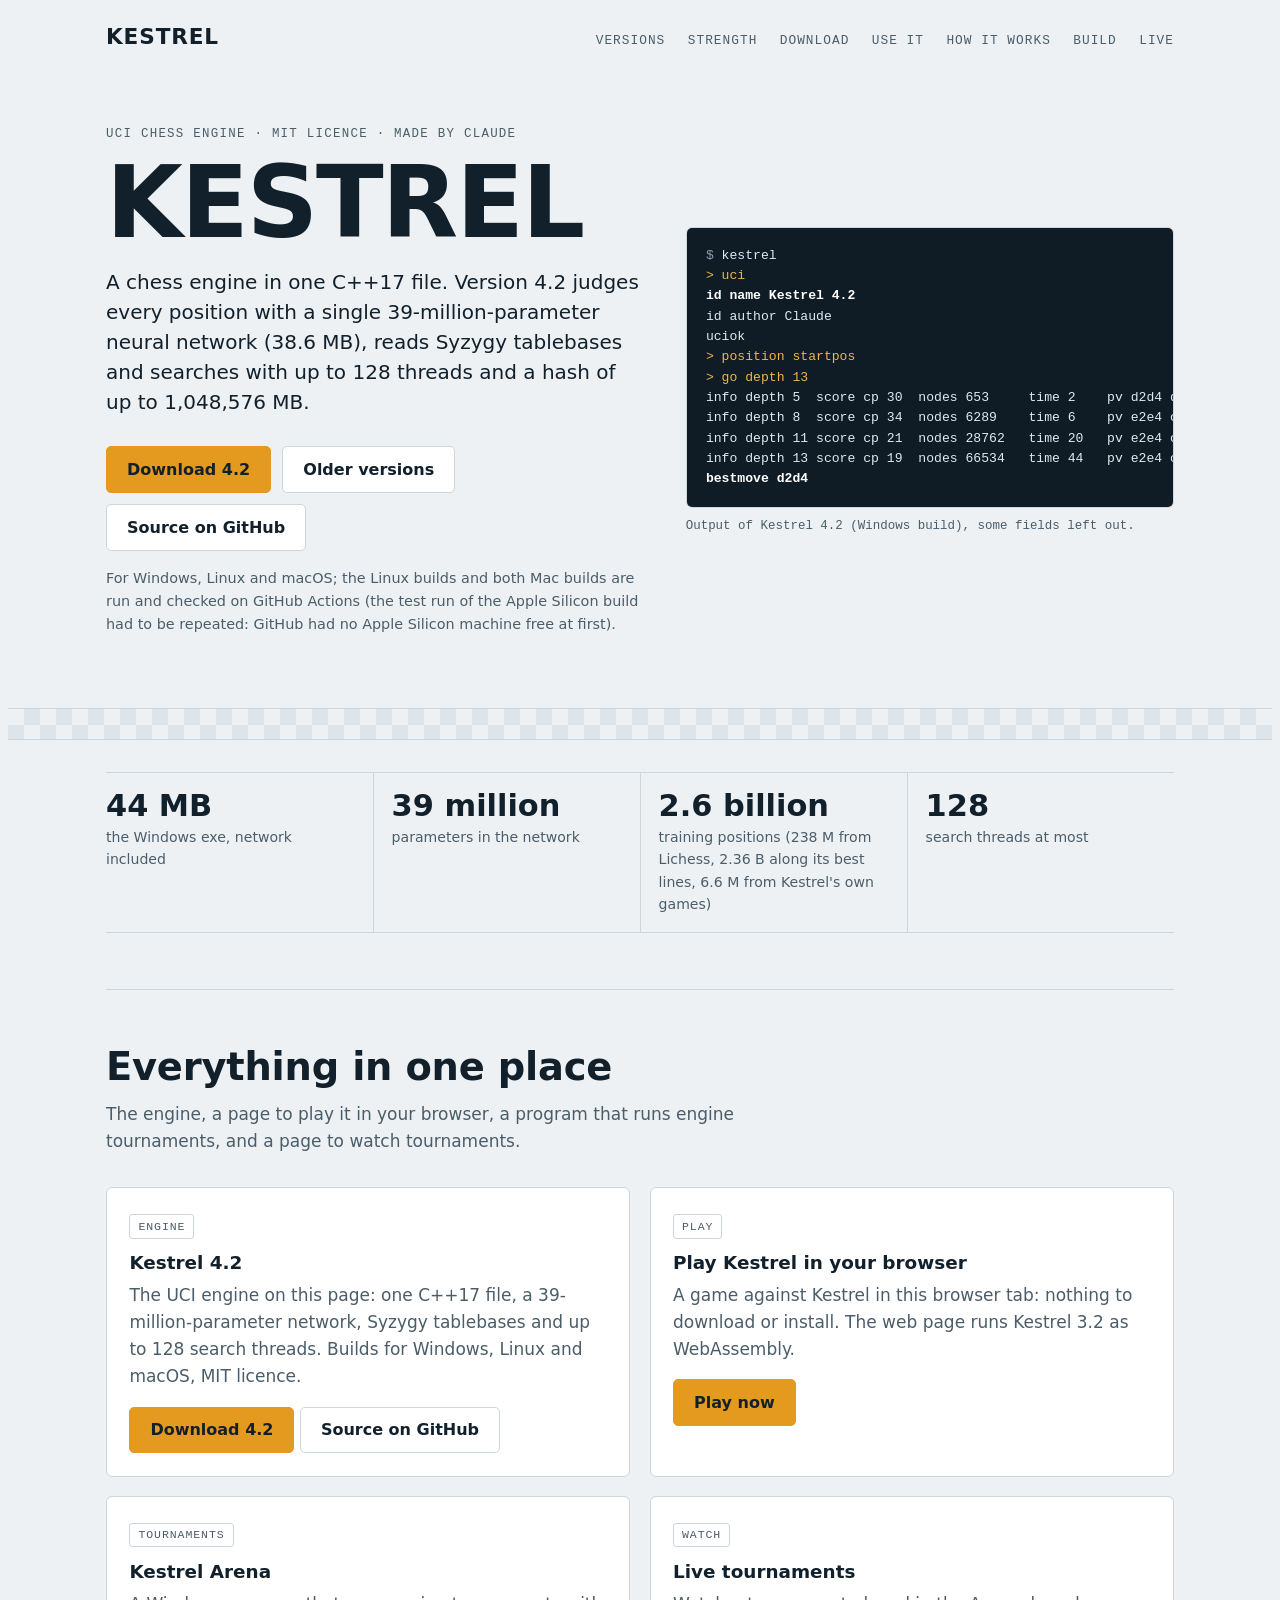
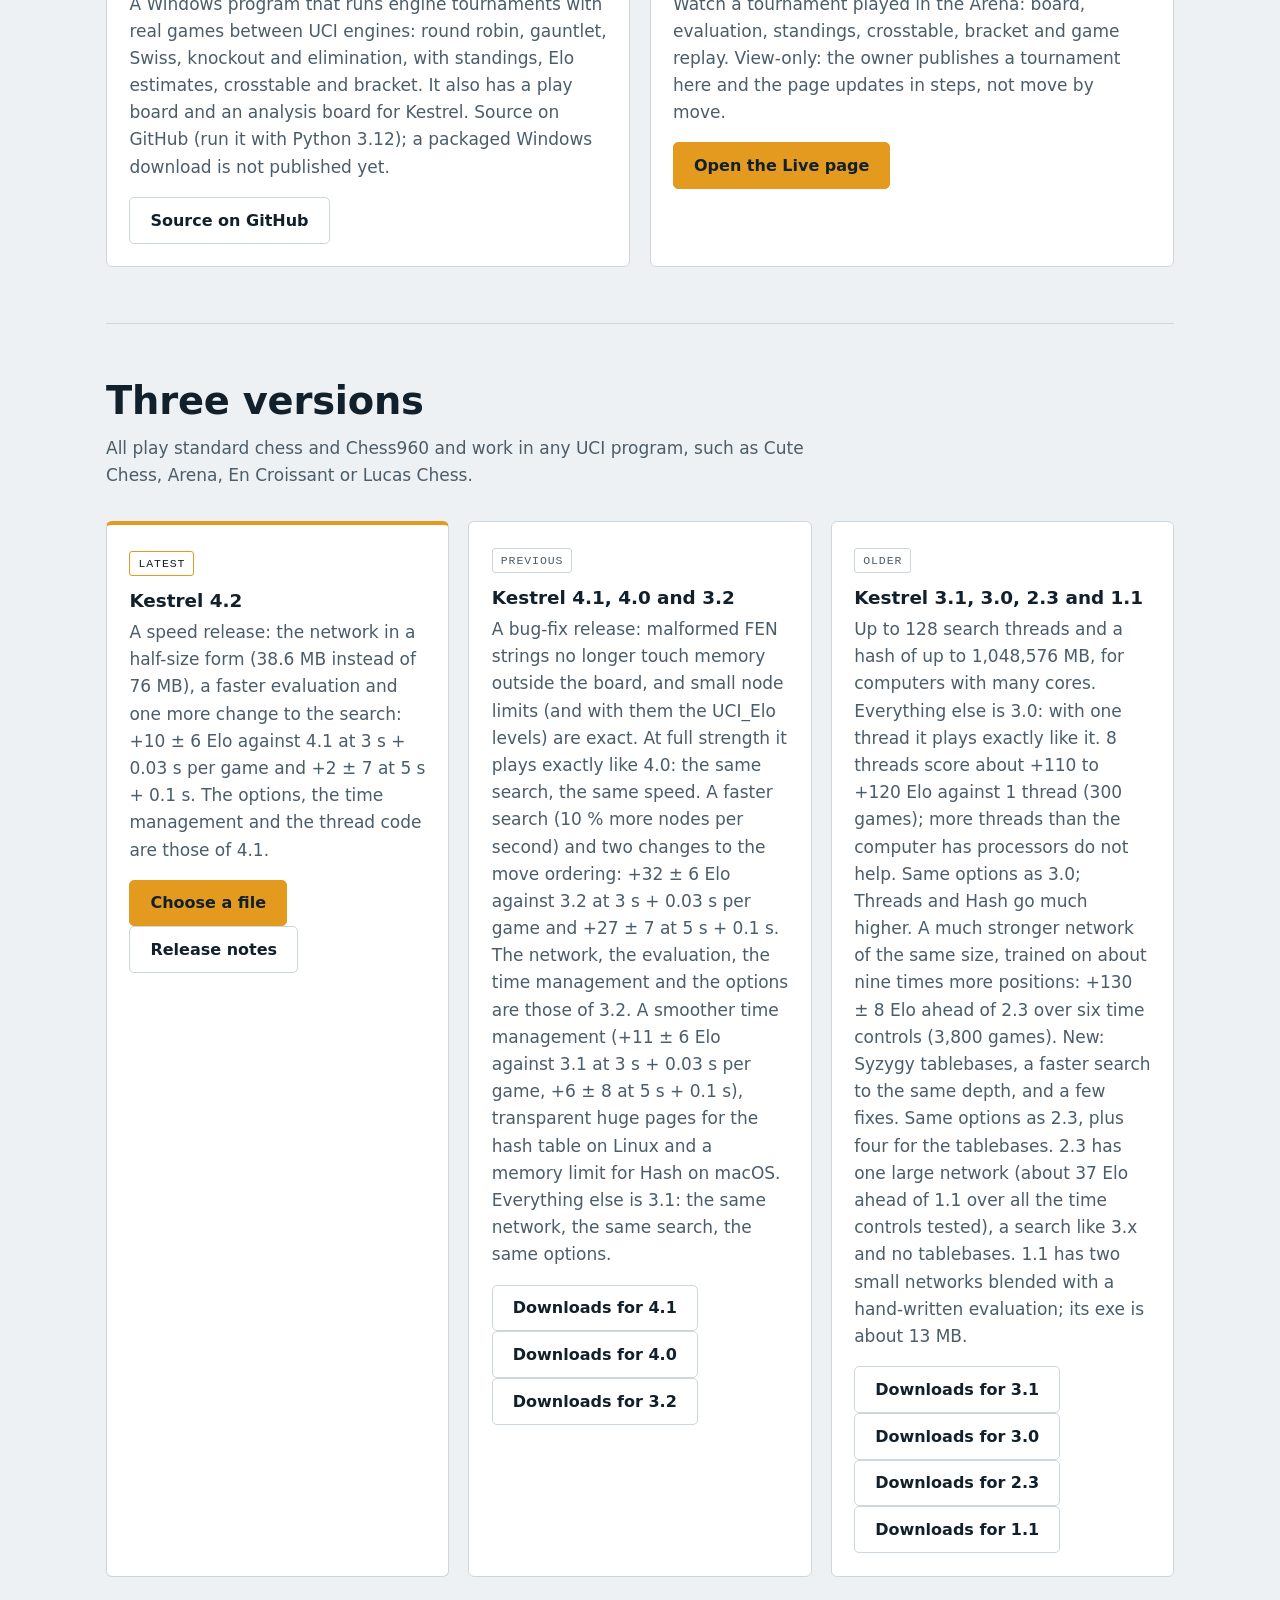
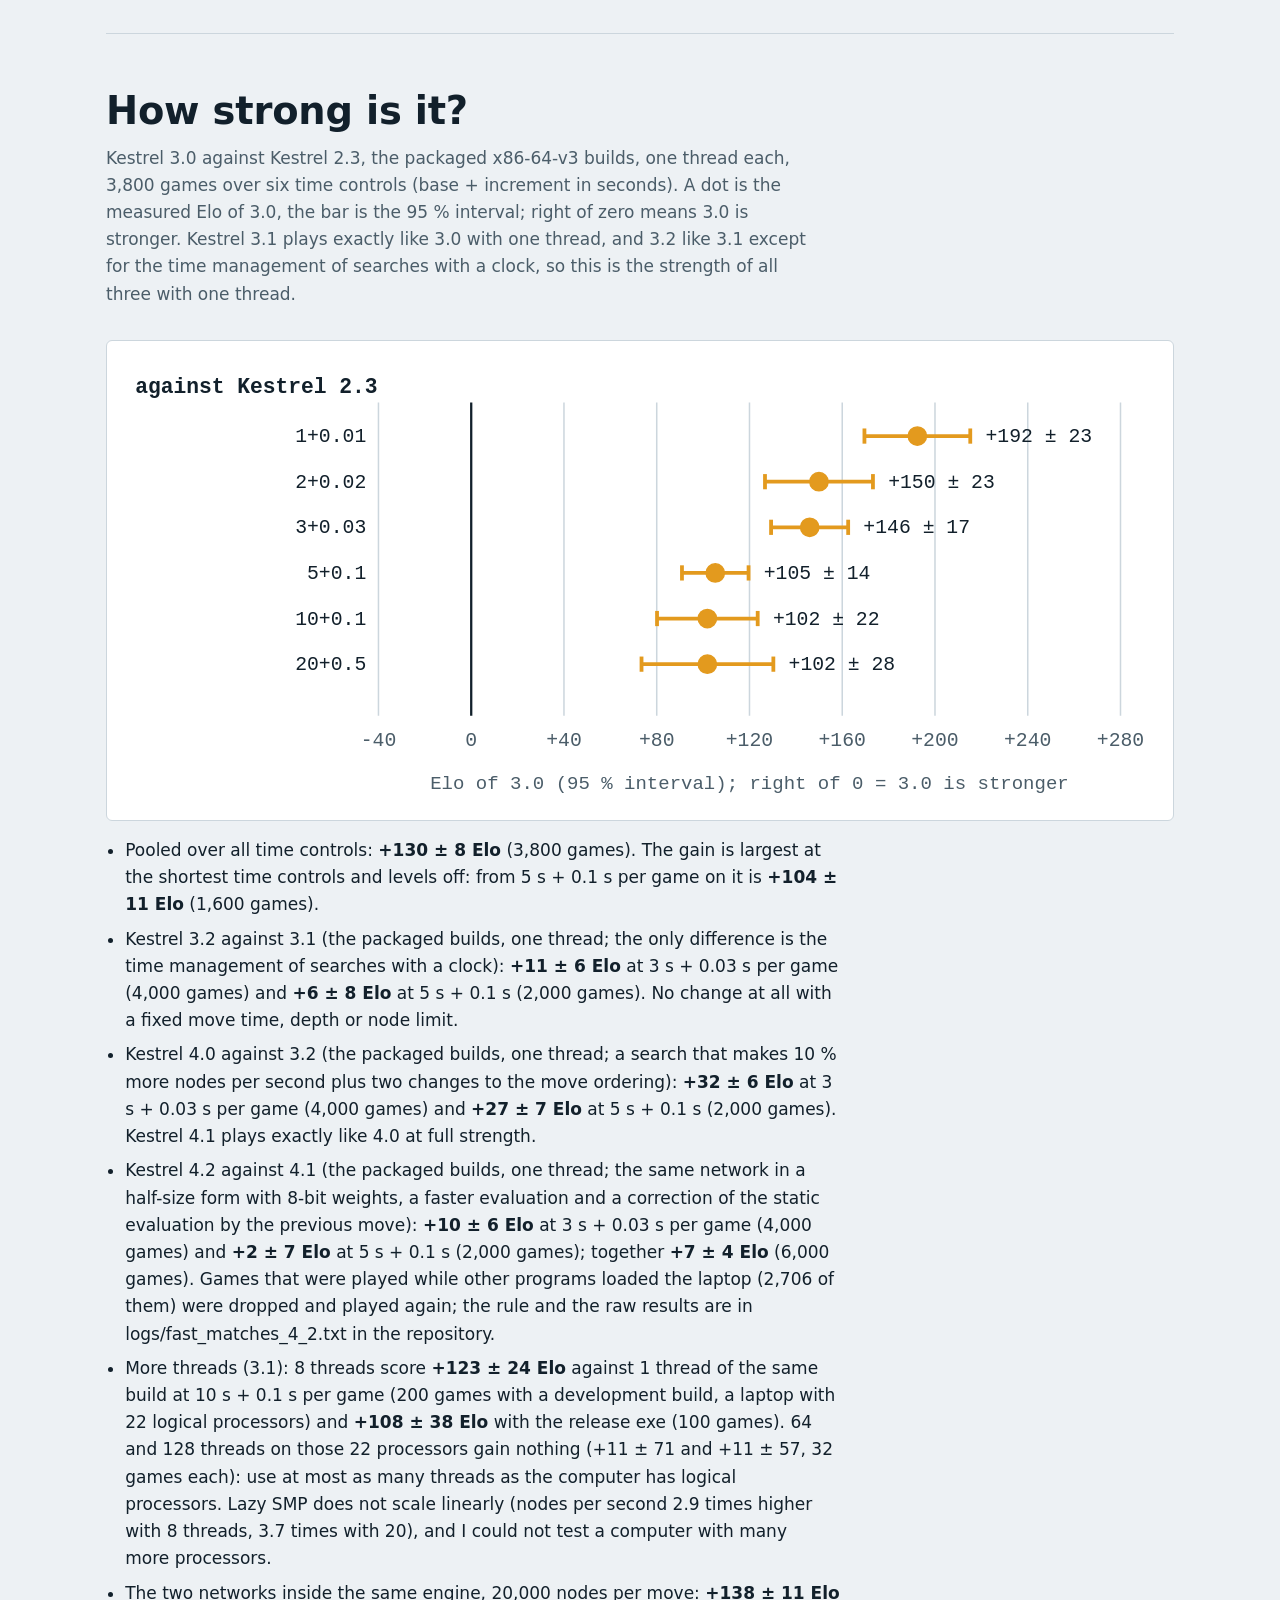
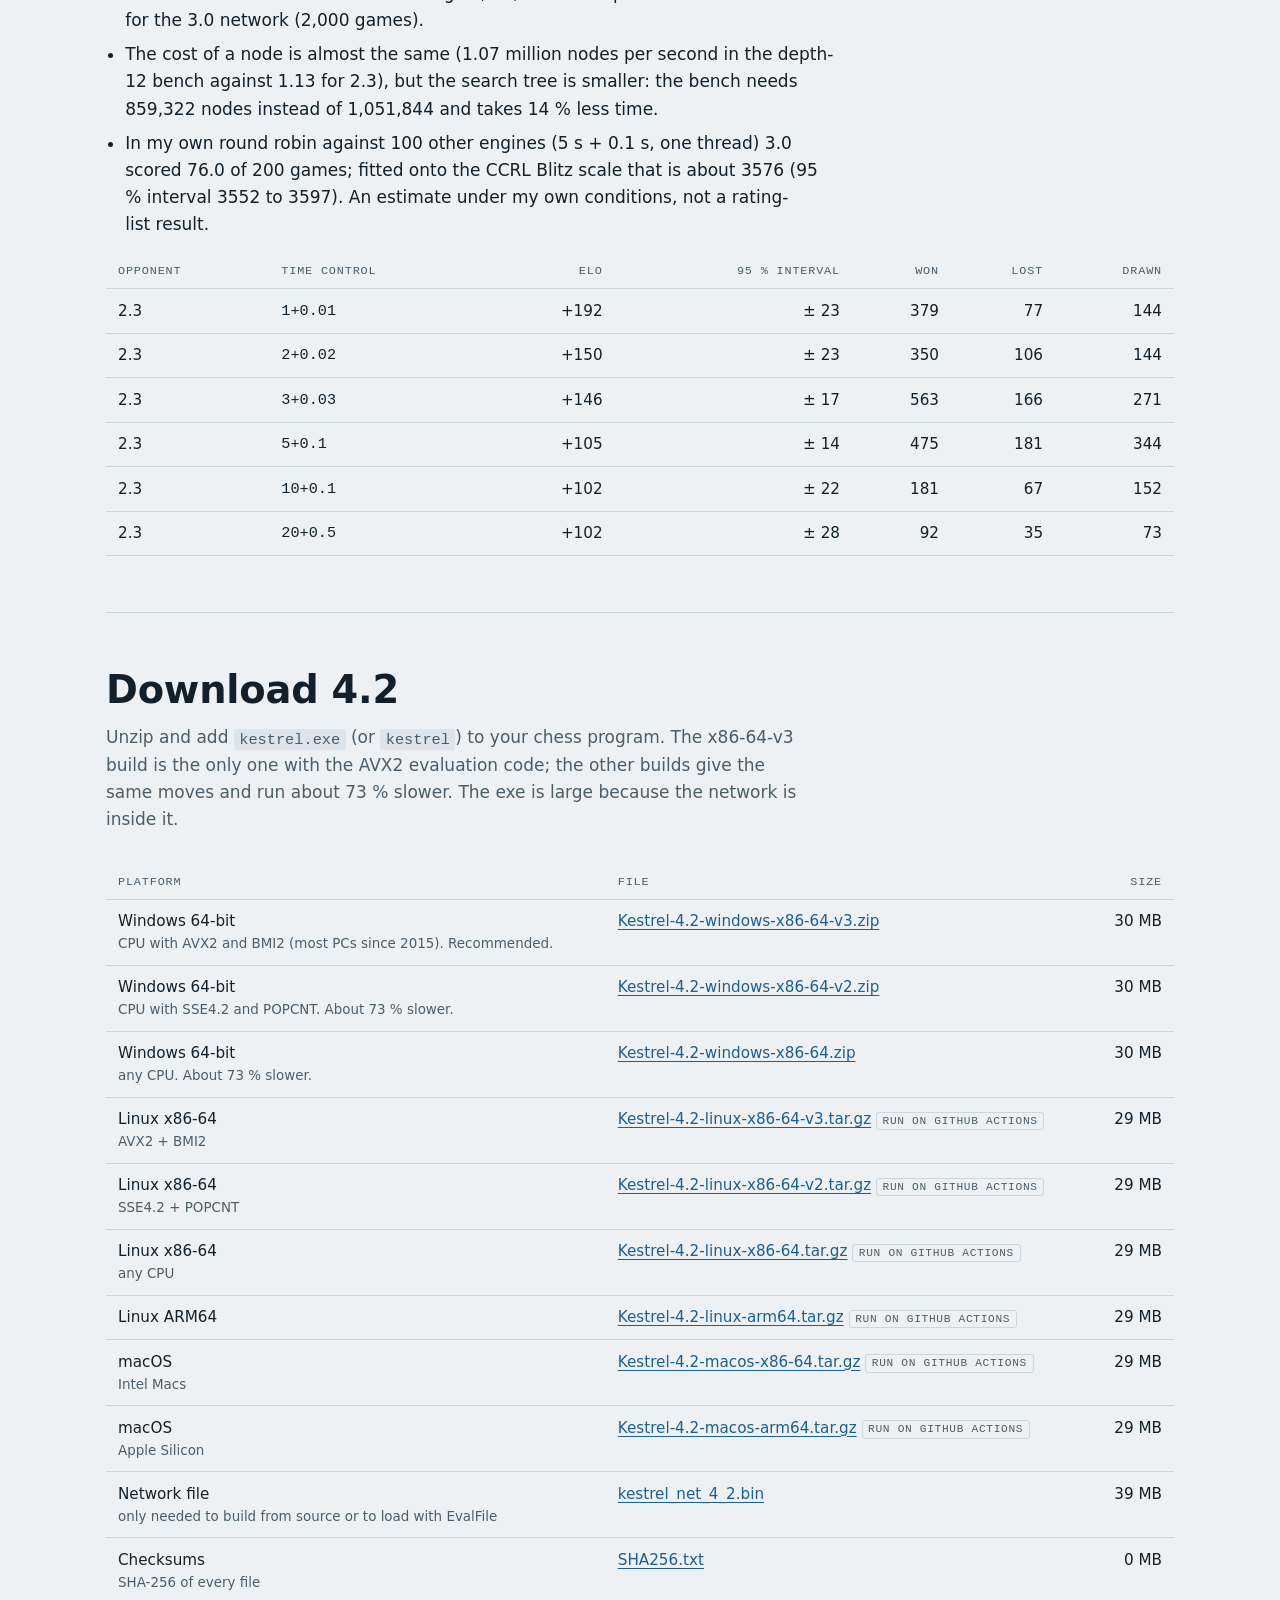
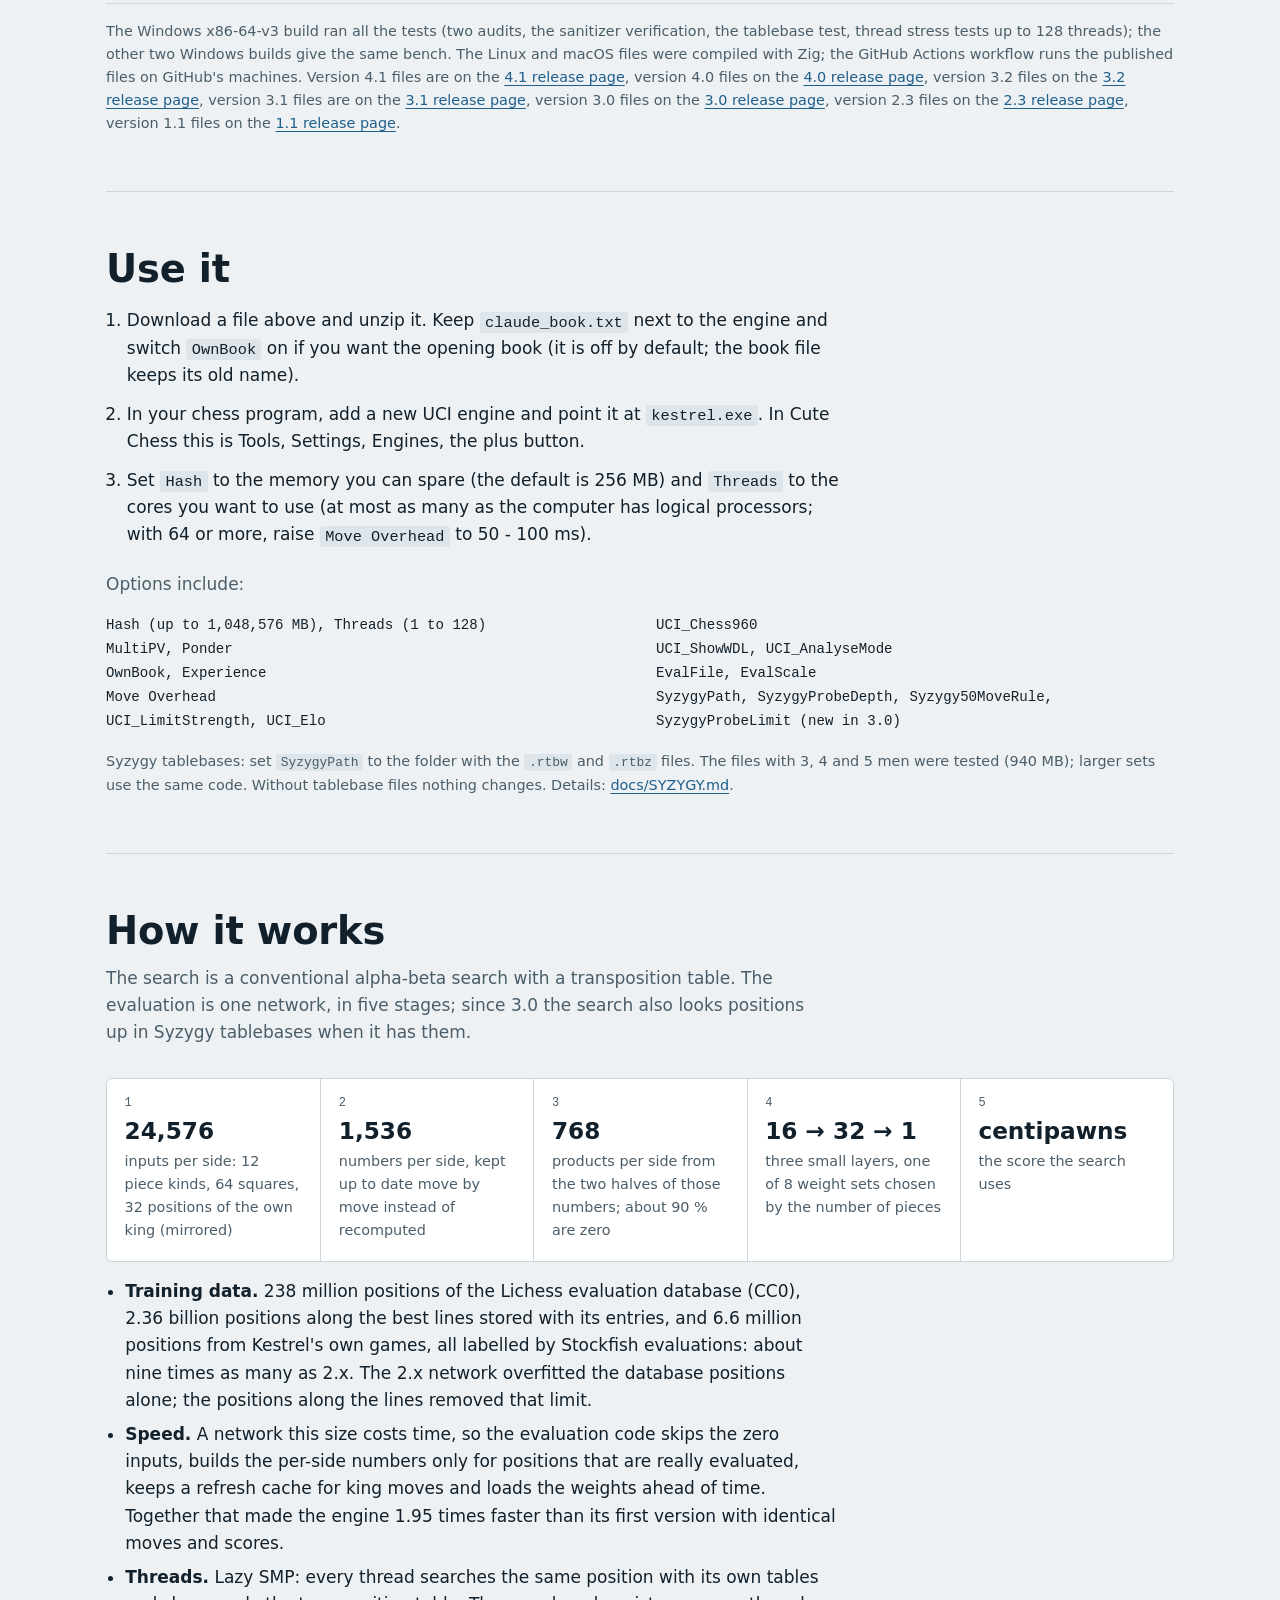
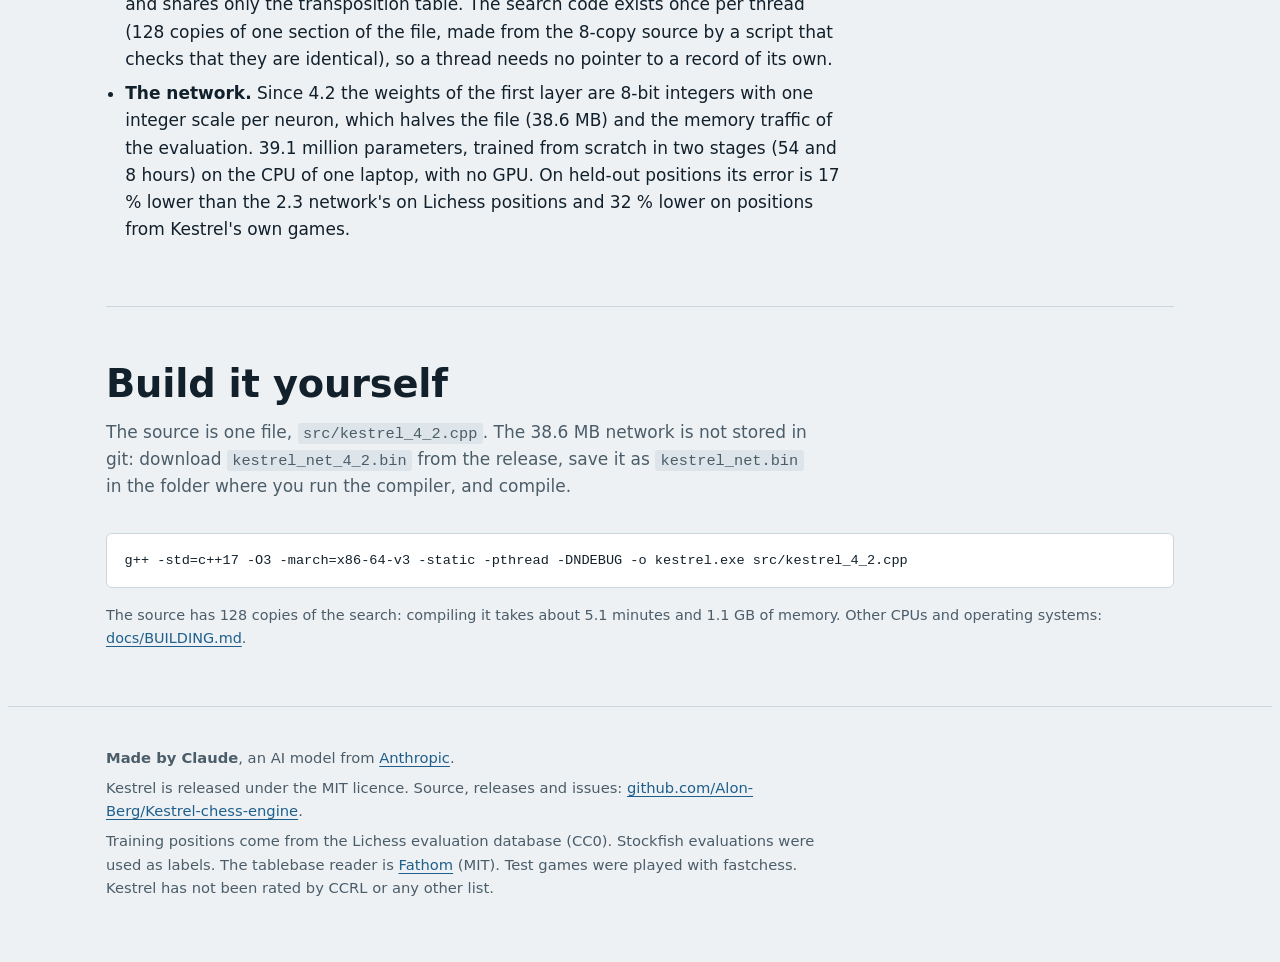
==== docs/index.html @ 64db215a "Site: an 'Everything' section on the home page and Open Graph / Twitter card tags on the home, play " ====
<!doctype html>
<html lang="en">
<head>
<meta charset="utf-8">
<meta name="viewport" content="width=device-width, initial-scale=1, viewport-fit=cover">
<title>Kestrel Chess Engine</title>
<meta name="description" content="Kestrel is a UCI chess engine in one C++17 file. Version 4.2 evaluates every position with one large neural network, reads Syzygy tablebases and searches with up to 128 threads.">
<meta property="og:type" content="website">
<meta property="og:site_name" content="Kestrel chess engine">
<meta property="og:title" content="Kestrel Chess Engine">
<meta property="og:description" content="A UCI chess engine in one C++17 file with a neural-network evaluation and Syzygy tablebases. Download it for Windows, Linux or macOS, play it in your browser and watch engine tournaments.">
<meta property="og:url" content="https://alon-berg.github.io/Kestrel-chess-engine/">
<meta name="twitter:card" content="summary">
<meta name="twitter:title" content="Kestrel Chess Engine">
<meta name="twitter:description" content="A UCI chess engine in one C++17 file with a neural-network evaluation and Syzygy tablebases. Download it for Windows, Linux or macOS, play it in your browser and watch engine tournaments.">
<style>
/* Layout: an instrument panel. A left-aligned wordmark, a real UCI session as the opening, measurements drawn to scale. Amber marks what was measured. */
:root{
  --bg:#edf1f4; --surface:#ffffff; --ink:#12202b; --muted:#4b5d69; --line:#ccd6dd; --soft:#dde5ea;
  --accent:#e39a1e; --accent-ink:#12202b; --link:#1f5f8b;
  --term:#0f1c25; --term-ink:#dfe9ef; --term-dim:#86a0b0; --term-hi:#f2b34c;
  --display:"Bahnschrift","Segoe UI Variable Display","DIN Alternate","Avenir Next Condensed","Arial Narrow",system-ui,sans-serif;
  --body:system-ui,"Segoe UI",Roboto,"Helvetica Neue",Arial,sans-serif;
  --mono:ui-monospace,"Cascadia Mono","SF Mono",Consolas,"Liberation Mono",monospace;
}
@media (prefers-color-scheme:dark){:root:not([data-theme="light"]){--bg:#0d171f;--surface:#14232d;--ink:#e7eef3;--muted:#97a9b5;--line:#27404e;--soft:#1b2e3a;--accent:#f2a93b;--accent-ink:#0d171f;--link:#7db8e2;--term:#08111a;color-scheme:dark}}
:root[data-theme="dark"]{--bg:#0d171f;--surface:#14232d;--ink:#e7eef3;--muted:#97a9b5;--line:#27404e;--soft:#1b2e3a;--accent:#f2a93b;--accent-ink:#0d171f;--link:#7db8e2;--term:#08111a;color-scheme:dark}
*{box-sizing:border-box}
body{background:var(--bg);color:var(--ink);font:17px/1.6 var(--body);padding-block:0}
a{color:var(--link);text-underline-offset:3px}
a:focus-visible,button:focus-visible{outline:3px solid var(--accent);outline-offset:2px}
.wrap{max-width:1100px;margin:0 auto;padding-left:max(16px,env(safe-area-inset-left,0px));padding-right:max(16px,env(safe-area-inset-right,0px))}
header.top{display:flex;flex-wrap:wrap;gap:.5rem 2rem;align-items:baseline;justify-content:space-between;padding-block:1.1rem}
.mark{font:700 1.35rem/1 var(--display);letter-spacing:.04em;text-transform:uppercase;color:var(--ink);text-decoration:none}
nav{display:flex;flex-wrap:wrap;gap:.25rem 1.4rem;font:500 .8rem/1.2 var(--mono);text-transform:uppercase;letter-spacing:.08em}
nav a{color:var(--muted);text-decoration:none;padding-block:.3rem}
nav a:hover{color:var(--ink)}
.hero{display:grid;gap:2.5rem;grid-template-columns:minmax(0,1fr);padding-block:2.5rem 3.5rem;align-items:center}
@media (min-width:900px){.hero{grid-template-columns:minmax(0,1.05fr) minmax(0,.95fr);padding-block:3.5rem 4.5rem}}
.eyebrow{font:500 .78rem/1.3 var(--mono);letter-spacing:.1em;text-transform:uppercase;color:var(--muted);margin:0 0 .9rem}
h1{font:700 clamp(3.4rem,11vw,6.2rem)/.92 var(--display);letter-spacing:-.02em;margin:0 0 1.2rem;text-transform:uppercase}
.lead{font-size:1.25rem;line-height:1.5;max-width:34rem;margin:0 0 1.8rem;text-wrap:pretty}
.cta{display:flex;flex-wrap:wrap;gap:.7rem}
.btn{display:inline-flex;align-items:center;padding:.8rem 1.25rem;border-radius:5px;font:600 1rem/1.2 var(--body);text-decoration:none;border:1px solid var(--line);color:var(--ink);background:var(--surface)}
.btn.main{background:var(--accent);border-color:var(--accent);color:var(--accent-ink)}
.btn:hover{filter:brightness(.96)}
.fine{margin:1rem 0 0;font-size:.9rem;color:var(--muted)}
pre.term{margin:0;background:var(--term);color:var(--term-ink);font:.82rem/1.55 var(--mono);padding:1.1rem 1.2rem;border-radius:6px;overflow-x:auto;border:1px solid var(--line)}
pre.term .in{color:var(--term-hi)} pre.term .dim{color:var(--term-dim)} pre.term b{font-weight:600;color:#fff}
.cap{font:.78rem/1.4 var(--mono);color:var(--muted);margin:.6rem 0 0}
.board{height:32px;background:repeating-conic-gradient(var(--soft) 0 25%,transparent 0 50%) 0 0/32px 32px;border-block:1px solid var(--line)}
section{padding-block:3.5rem}
section+section{border-top:1px solid var(--line)}
h2{font:700 clamp(1.7rem,4.5vw,2.4rem)/1.1 var(--display);letter-spacing:-.005em;margin:0 0 .8rem;text-wrap:balance}
h3{font:600 1.15rem/1.3 var(--body);margin:0 0 .4rem}
.intro{max-width:44rem;color:var(--muted);margin:0 0 2rem;text-wrap:pretty}
.facts{display:grid;grid-template-columns:repeat(auto-fit,minmax(11rem,1fr));gap:0;margin:0;padding:0;border-block:1px solid var(--line)}
.facts div{padding:1rem 1.1rem;border-left:1px solid var(--line)}
.facts div:first-child{border-left:0;padding-left:0}
.facts dt{font:700 1.9rem/1.1 var(--display);font-variant-numeric:tabular-nums}
.facts dd{margin:.2rem 0 0;font-size:.88rem;color:var(--muted)}
.cards{display:grid;gap:1.2rem;grid-template-columns:repeat(auto-fit,minmax(min(100%,20rem),1fr))}
.card{background:var(--surface);border:1px solid var(--line);border-radius:6px;padding:1.4rem;min-width:0}
.card.new{border-top:4px solid var(--accent)}
.tag{display:inline-block;font:500 .72rem/1 var(--mono);letter-spacing:.08em;text-transform:uppercase;padding:.35rem .5rem;border:1px solid var(--line);border-radius:3px;color:var(--muted);margin-bottom:.8rem}
.card.new .tag{border-color:var(--accent);color:var(--ink)}
.card p{margin:.4rem 0 1rem;color:var(--muted)}
.tablewrap{overflow-x:auto;margin-block:1rem 0}
table{border-collapse:collapse;width:100%;font-size:.95rem}
th,td{padding:.6rem .75rem;border-bottom:1px solid var(--line);text-align:left;vertical-align:top}
th{font:500 .74rem/1.2 var(--mono);text-transform:uppercase;letter-spacing:.07em;color:var(--muted);white-space:nowrap}
.n{text-align:right;font-variant-numeric:tabular-nums;white-space:nowrap}
.tc{font-family:var(--mono)}
.sub{display:block;font-size:.84rem;color:var(--muted)}
.flag{font:500 .7rem/1 var(--mono);text-transform:uppercase;letter-spacing:.06em;color:var(--muted);border:1px solid var(--line);border-radius:3px;padding:.15rem .35rem;white-space:nowrap}
.plotbox{overflow-x:auto;background:var(--surface);border:1px solid var(--line);border-radius:6px;padding:1rem}
svg.plot{display:block;width:100%;min-width:560px;height:auto}
svg.plot .grid{stroke:var(--line);stroke-width:1} svg.plot .zero{stroke:var(--ink);stroke-width:1.5}
svg.plot text{font-family:var(--mono);fill:var(--muted);font-size:13px}
svg.plot .grp{fill:var(--ink);font-weight:600;font-size:14px} svg.plot .lab{fill:var(--ink)} svg.plot .val{fill:var(--ink)} svg.plot .axis{font-size:12.5px}
svg.plot .wh{stroke-width:2.5} svg.plot .wh.sig{stroke:var(--accent)} svg.plot .wh.ns{stroke:var(--muted)}
svg.plot .pt.sig{fill:var(--accent);stroke:var(--accent)} svg.plot .pt.ns{fill:var(--surface);stroke:var(--muted);stroke-width:2.5}
ul.plain{margin:1rem 0 0;padding-left:1.2rem;max-width:46rem} ul.plain li{margin:.45rem 0;text-wrap:pretty}
ol.steps{max-width:46rem;padding-left:1.3rem} ol.steps li{margin:.7rem 0;text-wrap:pretty}
.opts{columns:2 16rem;column-gap:2rem;font:.88rem/1.7 var(--mono);margin:1rem 0 0;padding:0;list-style:none}
.opts li{break-inside:avoid}
.pipe{display:grid;gap:0;grid-template-columns:repeat(auto-fit,minmax(11.5rem,1fr));margin:1.5rem 0 0;padding:0;list-style:none;counter-reset:s;border:1px solid var(--line);border-radius:6px;background:var(--surface)}
.pipe li{padding:1.1rem 1.1rem 1.2rem;border-left:1px solid var(--line);counter-increment:s;min-width:0}
.pipe li:first-child{border-left:0}
.pipe li::before{content:counter(s);display:block;font:500 .75rem/1 var(--mono);color:var(--muted);margin-bottom:.6rem}
.pipe strong{display:block;font:700 1.45rem/1.1 var(--display);font-variant-numeric:tabular-nums;margin-bottom:.35rem}
.pipe span{font-size:.9rem;color:var(--muted);display:block}
pre.code{background:var(--surface);border:1px solid var(--line);border-radius:6px;padding:1rem 1.1rem;font:.85rem/1.6 var(--mono);overflow-x:auto;margin:1rem 0}
code{font-family:var(--mono);font-size:.9em;background:var(--soft);padding:.1em .35em;border-radius:3px}
footer{border-top:1px solid var(--line);padding-block:2rem 3rem;color:var(--muted);font-size:.92rem}
footer p{margin:.4rem 0;max-width:46rem}
@media (max-width:640px){.facts div{border-left:0;padding-left:0;border-top:1px solid var(--line)}.facts div:first-child{border-top:0}.pipe li{border-left:0;border-top:1px solid var(--line)}.pipe li:first-child{border-top:0}}
</style>
</head>
<body>
<div class="wrap">
<header class="top">
  <a class="mark" href="#top">Kestrel</a>
  <nav aria-label="Sections"><a href="#versions">Versions</a><a href="#strength">Strength</a><a href="#download">Download</a><a href="#use">Use it</a><a href="#how">How it works</a><a href="#build">Build</a><a href="live/">Live</a></nav>
</header>
<div class="hero" id="top">
  <div>
    <p class="eyebrow">UCI chess engine &middot; MIT licence &middot; Made by Claude</p>
    <h1>Kestrel</h1>
    <p class="lead">A chess engine in one C++17 file. Version 4.2 judges every position with a single 39-million-parameter neural network (38.6 MB), reads Syzygy tablebases and searches with up to 128 threads and a hash of up to 1,048,576 MB.</p>
    <div class="cta"><a class="btn main" href="https://github.com/Alon-Berg/Kestrel-chess-engine/releases/tag/v4.2">Download 4.2</a><a class="btn" href="#versions">Older versions</a><a class="btn" href="https://github.com/Alon-Berg/Kestrel-chess-engine">Source on GitHub</a></div>
    <p class="fine">For Windows, Linux and macOS; the Linux builds and both Mac builds are run and checked on GitHub Actions (the test run of the Apple Silicon build had to be repeated: GitHub had no Apple Silicon machine free at first).</p>
  </div>
  <div>
<pre class="term" aria-label="Example UCI session"><span class="dim">$</span> kestrel
<span class="in">&gt; uci</span>
<b>id name Kestrel 4.2</b>
id author Claude
uciok
<span class="in">&gt; position startpos</span>
<span class="in">&gt; go depth 13</span>
info depth 5  score cp 30  nodes 653     time 2    pv d2d4 d7d5 c2c4 g8f6 c4d5
info depth 8  score cp 34  nodes 6289    time 6    pv e2e4 c7c5 b1c3 b8c6 g1f3 g8f6
info depth 11 score cp 21  nodes 28762   time 20   pv e2e4 c7c5 g1f3 e7e6 b1c3 b8c6
info depth 13 score cp 19  nodes 66534   time 44   pv e2e4 c7c5 g1f3 e7e6 b1c3 b8c6
<b>bestmove d2d4</b></pre>
    <p class="cap">Output of Kestrel 4.2 (Windows build), some fields left out.</p>
  </div>
</div>
</div>
<div class="board" aria-hidden="true"></div>
<div class="wrap">
<section style="padding-top:2rem">
  <dl class="facts">
    <div><dt>44 MB</dt><dd>the Windows exe, network included</dd></div>
    <div><dt>39 million</dt><dd>parameters in the network</dd></div>
    <div><dt>2.6 billion</dt><dd>training positions (238 M from Lichess, 2.36 B along its best lines, 6.6 M from Kestrel's own games)</dd></div>
    <div><dt>128</dt><dd>search threads at most</dd></div>
  </dl>
</section>

<section id="everything">
  <h2>Everything in one place</h2>
  <p class="intro">The engine, a page to play it in your browser, a program that runs engine tournaments, and a page to watch tournaments.</p>
  <div class="cards" style="grid-template-columns:repeat(auto-fit,minmax(min(100%,24rem),1fr))">
    <article class="card">
      <span class="tag">Engine</span>
      <h3>Kestrel 4.2</h3>
      <p>The UCI engine on this page: one C++17 file, a 39-million-parameter network, Syzygy tablebases and up to 128 search threads. Builds for Windows, Linux and macOS, MIT licence.</p>
      <a class="btn main" href="https://github.com/Alon-Berg/Kestrel-chess-engine/releases/tag/v4.2">Download 4.2</a> <a class="btn" href="https://github.com/Alon-Berg/Kestrel-chess-engine">Source on GitHub</a>
    </article>
    <article class="card">
      <span class="tag">Play</span>
      <h3>Play Kestrel in your browser</h3>
      <p>A game against Kestrel in this browser tab: nothing to download or install. The web page runs Kestrel 3.2 as WebAssembly.</p>
      <a class="btn main" href="play/">Play now</a>
    </article>
    <article class="card">
      <span class="tag">Tournaments</span>
      <h3>Kestrel Arena</h3>
      <p>A Windows program that runs engine tournaments with real games between UCI engines: round robin, gauntlet, Swiss, knockout and elimination, with standings, Elo estimates, crosstable and bracket. It also has a play board and an analysis board for Kestrel. Source on GitHub (run it with Python 3.12); a packaged Windows download is not published yet.</p>
      <a class="btn" href="https://github.com/Alon-Berg/kestrel-arena">Source on GitHub</a>
    </article>
    <article class="card">
      <span class="tag">Watch</span>
      <h3>Live tournaments</h3>
      <p>Watch a tournament played in the Arena: board, evaluation, standings, crosstable, bracket and game replay. View-only: the owner publishes a tournament here and the page updates in steps, not move by move.</p>
      <a class="btn main" href="live/">Open the Live page</a>
    </article>
  </div>
</section>

<section id="versions">
  <h2>Three versions</h2>
  <p class="intro">All play standard chess and Chess960 and work in any UCI program, such as Cute Chess, Arena, En Croissant or Lucas Chess.</p>
  <div class="cards">
    <article class="card new">
      <span class="tag">Latest</span>
      <h3>Kestrel 4.2</h3>
      <p>A speed release: the network in a half-size form (38.6 MB instead of 76 MB), a faster evaluation and one more change to the search: +10 ± 6 Elo against 4.1 at 3 s + 0.03 s per game and +2 ± 7 at 5 s + 0.1 s. The options, the time management and the thread code are those of 4.1.</p>
      <a class="btn main" href="#download">Choose a file</a> <a class="btn" href="https://github.com/Alon-Berg/Kestrel-chess-engine/releases/tag/v4.2">Release notes</a>
    </article>
    <article class="card">
      <span class="tag">Previous</span>
      <h3>Kestrel 4.1, 4.0 and 3.2</h3>
      <p>A bug-fix release: malformed FEN strings no longer touch memory outside the board, and small node limits (and with them the UCI_Elo levels) are exact. At full strength it plays exactly like 4.0: the same search, the same speed. A faster search (10 % more nodes per second) and two changes to the move ordering: +32 ± 6 Elo against 3.2 at 3 s + 0.03 s per game and +27 ± 7 at 5 s + 0.1 s. The network, the evaluation, the time management and the options are those of 3.2. A smoother time management (+11 ± 6 Elo against 3.1 at 3 s + 0.03 s per game, +6 ± 8 at 5 s + 0.1 s), transparent huge pages for the hash table on Linux and a memory limit for Hash on macOS. Everything else is 3.1: the same network, the same search, the same options.</p>
      <a class="btn" href="https://github.com/Alon-Berg/Kestrel-chess-engine/releases/tag/v4.1">Downloads for 4.1</a> <a class="btn" href="https://github.com/Alon-Berg/Kestrel-chess-engine/releases/tag/v4.0">Downloads for 4.0</a> <a class="btn" href="https://github.com/Alon-Berg/Kestrel-chess-engine/releases/tag/v3.2">Downloads for 3.2</a>
    </article>
    <article class="card">
      <span class="tag">Older</span>
      <h3>Kestrel 3.1, 3.0, 2.3 and 1.1</h3>
      <p>Up to 128 search threads and a hash of up to 1,048,576 MB, for computers with many cores. Everything else is 3.0: with one thread it plays exactly like it. 8 threads score about +110 to +120 Elo against 1 thread (300 games); more threads than the computer has processors do not help. Same options as 3.0; Threads and Hash go much higher. A much stronger network of the same size, trained on about nine times more positions: +130 ± 8 Elo ahead of 2.3 over six time controls (3,800 games). New: Syzygy tablebases, a faster search to the same depth, and a few fixes. Same options as 2.3, plus four for the tablebases. 2.3 has one large network (about 37 Elo ahead of 1.1 over all the time controls tested), a search like 3.x and no tablebases. 1.1 has two small networks blended with a hand-written evaluation; its exe is about 13 MB.</p>
      <a class="btn" href="https://github.com/Alon-Berg/Kestrel-chess-engine/releases/tag/v3.1">Downloads for 3.1</a> <a class="btn" href="https://github.com/Alon-Berg/Kestrel-chess-engine/releases/tag/v3.0">Downloads for 3.0</a> <a class="btn" href="https://github.com/Alon-Berg/Kestrel-chess-engine/releases/tag/v2.3">Downloads for 2.3</a> <a class="btn" href="https://github.com/Alon-Berg/Kestrel-chess-engine/releases/tag/v1.0">Downloads for 1.1</a>
    </article>
  </div>
</section>

<section id="strength">
  <h2>How strong is it?</h2>
  <p class="intro">Kestrel 3.0 against Kestrel 2.3, the packaged x86-64-v3 builds, one thread each, 3,800 games over six time controls (base + increment in seconds). A dot is the measured Elo of 3.0, the bar is the 95 % interval; right of zero means 3.0 is stronger. Kestrel 3.1 plays exactly like 3.0 with one thread, and 3.2 like 3.1 except for the time management of searches with a clock, so this is the strength of all three with one thread.</p>
  <div class="plotbox"><svg class="plot" viewBox="0 0 680 294" role="img" aria-labelledby="plot-t plot-d" xmlns="http://www.w3.org/2000/svg"><title id="plot-t">Elo of Kestrel 3.0 against Kestrel 2.3</title><desc id="plot-d">6 results with their 95 percent intervals; the numbers are in the table below.</desc><line class="grid" x1="168.0" x2="168.0" y1="30" y2="236"/><text class="tick" x="168.0" y="256" text-anchor="middle">-40</text><line class="zero" x1="229.0" x2="229.0" y1="30" y2="236"/><text class="tick" x="229.0" y="256" text-anchor="middle">0</text><line class="grid" x1="290.0" x2="290.0" y1="30" y2="236"/><text class="tick" x="290.0" y="256" text-anchor="middle">+40</text><line class="grid" x1="351.0" x2="351.0" y1="30" y2="236"/><text class="tick" x="351.0" y="256" text-anchor="middle">+80</text><line class="grid" x1="412.0" x2="412.0" y1="30" y2="236"/><text class="tick" x="412.0" y="256" text-anchor="middle">+120</text><line class="grid" x1="473.0" x2="473.0" y1="30" y2="236"/><text class="tick" x="473.0" y="256" text-anchor="middle">+160</text><line class="grid" x1="534.0" x2="534.0" y1="30" y2="236"/><text class="tick" x="534.0" y="256" text-anchor="middle">+200</text><line class="grid" x1="595.0" x2="595.0" y1="30" y2="236"/><text class="tick" x="595.0" y="256" text-anchor="middle">+240</text><line class="grid" x1="656.0" x2="656.0" y1="30" y2="236"/><text class="tick" x="656.0" y="256" text-anchor="middle">+280</text><text class="grp" x="8" y="24">against Kestrel 2.3</text><text class="lab" x="160" y="56" text-anchor="end">1+0.01</text><line class="wh sig" x1="487.6" x2="557.2" y1="52" y2="52"/><line class="wh sig" x1="487.6" x2="487.6" y1="47" y2="57"/><line class="wh sig" x1="557.2" x2="557.2" y1="47" y2="57"/><circle class="pt sig" cx="522.4" cy="52" r="6"/><text class="val" x="567.2" y="56">+192 ± 23</text><text class="lab" x="160" y="86" text-anchor="end">2+0.02</text><line class="wh sig" x1="422.2" x2="493.2" y1="82" y2="82"/><line class="wh sig" x1="422.2" x2="422.2" y1="77" y2="87"/><line class="wh sig" x1="493.2" x2="493.2" y1="77" y2="87"/><circle class="pt sig" cx="457.7" cy="82" r="6"/><text class="val" x="503.2" y="86">+150 ± 23</text><text class="lab" x="160" y="116" text-anchor="end">3+0.03</text><line class="wh sig" x1="426.2" x2="476.9" y1="112" y2="112"/><line class="wh sig" x1="426.2" x2="426.2" y1="107" y2="117"/><line class="wh sig" x1="476.9" x2="476.9" y1="107" y2="117"/><circle class="pt sig" cx="451.6" cy="112" r="6"/><text class="val" x="486.9" y="116">+146 ± 17</text><text class="lab" x="160" y="146" text-anchor="end">5+0.1</text><line class="wh sig" x1="367.6" x2="411.4" y1="142" y2="142"/><line class="wh sig" x1="367.6" x2="367.6" y1="137" y2="147"/><line class="wh sig" x1="411.4" x2="411.4" y1="137" y2="147"/><circle class="pt sig" cx="389.5" cy="142" r="6"/><text class="val" x="421.4" y="146">+105 ± 14</text><text class="lab" x="160" y="176" text-anchor="end">10+0.1</text><line class="wh sig" x1="351.2" x2="417.4" y1="172" y2="172"/><line class="wh sig" x1="351.2" x2="351.2" y1="167" y2="177"/><line class="wh sig" x1="417.4" x2="417.4" y1="167" y2="177"/><circle class="pt sig" cx="384.3" cy="172" r="6"/><text class="val" x="427.4" y="176">+102 ± 22</text><text class="lab" x="160" y="206" text-anchor="end">20+0.5</text><line class="wh sig" x1="341.0" x2="427.7" y1="202" y2="202"/><line class="wh sig" x1="341.0" x2="341.0" y1="197" y2="207"/><line class="wh sig" x1="427.7" x2="427.7" y1="197" y2="207"/><circle class="pt sig" cx="384.3" cy="202" r="6"/><text class="val" x="437.7" y="206">+102 ± 28</text><text class="axis" x="412.0" y="284" text-anchor="middle">Elo of 3.0 (95 % interval); right of 0 = 3.0 is stronger</text></svg></div>
  <ul class="plain">
    <li>Pooled over all time controls: <strong>+130 ± 8 Elo</strong> (3,800 games). The gain is largest at the shortest time controls and levels off: from 5 s + 0.1 s per game on it is <strong>+104 ± 11 Elo</strong> (1,600 games).</li>
    <li>Kestrel 3.2 against 3.1 (the packaged builds, one thread; the only difference is the time management of searches with a clock): <strong>+11 ± 6 Elo</strong> at 3 s + 0.03 s per game (4,000 games) and <strong>+6 ± 8 Elo</strong> at 5 s + 0.1 s (2,000 games). No change at all with a fixed move time, depth or node limit.</li>
    <li>Kestrel 4.0 against 3.2 (the packaged builds, one thread; a search that makes 10 % more nodes per second plus two changes to the move ordering): <strong>+32 ± 6 Elo</strong> at 3 s + 0.03 s per game (4,000 games) and <strong>+27 ± 7 Elo</strong> at 5 s + 0.1 s (2,000 games). Kestrel 4.1 plays exactly like 4.0 at full strength.</li>
    <li>Kestrel 4.2 against 4.1 (the packaged builds, one thread; the same network in a half-size form with 8-bit weights, a faster evaluation and a correction of the static evaluation by the previous move): <strong>+10 ± 6 Elo</strong> at 3 s + 0.03 s per game (4,000 games) and <strong>+2 ± 7 Elo</strong> at 5 s + 0.1 s (2,000 games); together <strong>+7 ± 4 Elo</strong> (6,000 games). Games that were played while other programs loaded the laptop (2,706 of them) were dropped and played again; the rule and the raw results are in logs/fast_matches_4_2.txt in the repository.</li>
    <li>More threads (3.1): 8 threads score <strong>+123 ± 24 Elo</strong> against 1 thread of the same build at 10 s + 0.1 s per game (200 games with a development build, a laptop with 22 logical processors) and <strong>+108 ± 38 Elo</strong> with the release exe (100 games). 64 and 128 threads on those 22 processors gain nothing (+11 ± 71 and +11 ± 57, 32 games each): use at most as many threads as the computer has logical processors. Lazy SMP does not scale linearly (nodes per second 2.9 times higher with 8 threads, 3.7 times with 20), and I could not test a computer with many more processors.</li>
    <li>The two networks inside the same engine, 20,000 nodes per move: <strong>+138 ± 11 Elo</strong> for the 3.0 network (2,000 games).</li>
    <li>The cost of a node is almost the same (1.07 million nodes per second in the depth-12 bench against 1.13 for 2.3), but the search tree is smaller: the bench needs 859,322 nodes instead of 1,051,844 and takes 14 % less time.</li>
    <li>In my own round robin against 100 other engines (5 s + 0.1 s, one thread) 3.0 scored 76.0 of 200 games; fitted onto the CCRL Blitz scale that is about 3576 (95 % interval 3552 to 3597). An estimate under my own conditions, not a rating-list result.</li>
  </ul>
  <div class="tablewrap"><table><thead><tr><th>Opponent</th><th>Time control</th><th class="n">Elo</th><th class="n">95 % interval</th><th class="n">Won</th><th class="n">Lost</th><th class="n">Drawn</th></tr></thead><tbody><tr><td>2.3</td><td class="tc">1+0.01</td><td class="n">+192</td><td class="n">± 23</td><td class="n">379</td><td class="n">77</td><td class="n">144</td></tr><tr><td>2.3</td><td class="tc">2+0.02</td><td class="n">+150</td><td class="n">± 23</td><td class="n">350</td><td class="n">106</td><td class="n">144</td></tr><tr><td>2.3</td><td class="tc">3+0.03</td><td class="n">+146</td><td class="n">± 17</td><td class="n">563</td><td class="n">166</td><td class="n">271</td></tr><tr><td>2.3</td><td class="tc">5+0.1</td><td class="n">+105</td><td class="n">± 14</td><td class="n">475</td><td class="n">181</td><td class="n">344</td></tr><tr><td>2.3</td><td class="tc">10+0.1</td><td class="n">+102</td><td class="n">± 22</td><td class="n">181</td><td class="n">67</td><td class="n">152</td></tr><tr><td>2.3</td><td class="tc">20+0.5</td><td class="n">+102</td><td class="n">± 28</td><td class="n">92</td><td class="n">35</td><td class="n">73</td></tr></tbody></table></div>
</section>

<section id="download">
  <h2>Download 4.2</h2>
  <p class="intro">Unzip and add <code>kestrel.exe</code> (or <code>kestrel</code>) to your chess program. The x86-64-v3 build is the only one with the AVX2 evaluation code; the other builds give the same moves and run about 73 % slower. The exe is large because the network is inside it.</p>
  <div class="tablewrap"><table><thead><tr><th>Platform</th><th>File</th><th class="n">Size</th></tr></thead><tbody><tr><td>Windows 64-bit<span class="sub">CPU with AVX2 and BMI2 (most PCs since 2015). Recommended.</span></td><td><a href="https://github.com/Alon-Berg/Kestrel-chess-engine/releases/download/v4.2/Kestrel-4.2-windows-x86-64-v3.zip">Kestrel-4.2-windows-x86-64-v3.zip</a></td><td class="n">30 MB</td></tr><tr><td>Windows 64-bit<span class="sub">CPU with SSE4.2 and POPCNT. About 73 % slower.</span></td><td><a href="https://github.com/Alon-Berg/Kestrel-chess-engine/releases/download/v4.2/Kestrel-4.2-windows-x86-64-v2.zip">Kestrel-4.2-windows-x86-64-v2.zip</a></td><td class="n">30 MB</td></tr><tr><td>Windows 64-bit<span class="sub">any CPU. About 73 % slower.</span></td><td><a href="https://github.com/Alon-Berg/Kestrel-chess-engine/releases/download/v4.2/Kestrel-4.2-windows-x86-64.zip">Kestrel-4.2-windows-x86-64.zip</a></td><td class="n">30 MB</td></tr><tr><td>Linux x86-64<span class="sub">AVX2 + BMI2</span></td><td><a href="https://github.com/Alon-Berg/Kestrel-chess-engine/releases/download/v4.2/Kestrel-4.2-linux-x86-64-v3.tar.gz">Kestrel-4.2-linux-x86-64-v3.tar.gz</a> <span class="flag">run on GitHub Actions</span></td><td class="n">29 MB</td></tr><tr><td>Linux x86-64<span class="sub">SSE4.2 + POPCNT</span></td><td><a href="https://github.com/Alon-Berg/Kestrel-chess-engine/releases/download/v4.2/Kestrel-4.2-linux-x86-64-v2.tar.gz">Kestrel-4.2-linux-x86-64-v2.tar.gz</a> <span class="flag">run on GitHub Actions</span></td><td class="n">29 MB</td></tr><tr><td>Linux x86-64<span class="sub">any CPU</span></td><td><a href="https://github.com/Alon-Berg/Kestrel-chess-engine/releases/download/v4.2/Kestrel-4.2-linux-x86-64.tar.gz">Kestrel-4.2-linux-x86-64.tar.gz</a> <span class="flag">run on GitHub Actions</span></td><td class="n">29 MB</td></tr><tr><td>Linux ARM64<span class="sub"></span></td><td><a href="https://github.com/Alon-Berg/Kestrel-chess-engine/releases/download/v4.2/Kestrel-4.2-linux-arm64.tar.gz">Kestrel-4.2-linux-arm64.tar.gz</a> <span class="flag">run on GitHub Actions</span></td><td class="n">29 MB</td></tr><tr><td>macOS<span class="sub">Intel Macs</span></td><td><a href="https://github.com/Alon-Berg/Kestrel-chess-engine/releases/download/v4.2/Kestrel-4.2-macos-x86-64.tar.gz">Kestrel-4.2-macos-x86-64.tar.gz</a> <span class="flag">run on GitHub Actions</span></td><td class="n">29 MB</td></tr><tr><td>macOS<span class="sub">Apple Silicon</span></td><td><a href="https://github.com/Alon-Berg/Kestrel-chess-engine/releases/download/v4.2/Kestrel-4.2-macos-arm64.tar.gz">Kestrel-4.2-macos-arm64.tar.gz</a> <span class="flag">run on GitHub Actions</span></td><td class="n">29 MB</td></tr><tr><td>Network file<span class="sub">only needed to build from source or to load with EvalFile</span></td><td><a href="https://github.com/Alon-Berg/Kestrel-chess-engine/releases/download/v4.2/kestrel_net_4_2.bin">kestrel_net_4_2.bin</a></td><td class="n">39 MB</td></tr><tr><td>Checksums<span class="sub">SHA-256 of every file</span></td><td><a href="https://github.com/Alon-Berg/Kestrel-chess-engine/releases/download/v4.2/SHA256.txt">SHA256.txt</a></td><td class="n">0 MB</td></tr></tbody></table></div>
  <p class="fine">The Windows x86-64-v3 build ran all the tests (two audits, the sanitizer verification, the tablebase test, thread stress tests up to 128 threads); the other two Windows builds give the same bench. The Linux and macOS files were compiled with Zig; the GitHub Actions workflow runs the published files on GitHub's machines. Version 4.1 files are on the <a href="https://github.com/Alon-Berg/Kestrel-chess-engine/releases/tag/v4.1">4.1 release page</a>, version 4.0 files on the <a href="https://github.com/Alon-Berg/Kestrel-chess-engine/releases/tag/v4.0">4.0 release page</a>, version 3.2 files on the <a href="https://github.com/Alon-Berg/Kestrel-chess-engine/releases/tag/v3.2">3.2 release page</a>, version 3.1 files are on the <a href="https://github.com/Alon-Berg/Kestrel-chess-engine/releases/tag/v3.1">3.1 release page</a>, version 3.0 files on the <a href="https://github.com/Alon-Berg/Kestrel-chess-engine/releases/tag/v3.0">3.0 release page</a>, version 2.3 files on the <a href="https://github.com/Alon-Berg/Kestrel-chess-engine/releases/tag/v2.3">2.3 release page</a>, version 1.1 files on the <a href="https://github.com/Alon-Berg/Kestrel-chess-engine/releases/tag/v1.0">1.1 release page</a>.</p>
</section>

<section id="use">
  <h2>Use it</h2>
  <ol class="steps">
    <li>Download a file above and unzip it. Keep <code>claude_book.txt</code> next to the engine and switch <code>OwnBook</code> on if you want the opening book (it is off by default; the book file keeps its old name).</li>
    <li>In your chess program, add a new UCI engine and point it at <code>kestrel.exe</code>. In Cute Chess this is Tools, Settings, Engines, the plus button.</li>
    <li>Set <code>Hash</code> to the memory you can spare (the default is 256 MB) and <code>Threads</code> to the cores you want to use (at most as many as the computer has logical processors; with 64 or more, raise <code>Move Overhead</code> to 50 - 100 ms).</li>
  </ol>
  <p class="intro" style="margin-top:1.4rem;margin-bottom:0">Options include:</p>
  <ul class="opts"><li>Hash (up to 1,048,576 MB), Threads (1 to 128)</li><li>MultiPV, Ponder</li><li>OwnBook, Experience</li><li>Move Overhead</li><li>UCI_LimitStrength, UCI_Elo</li><li>UCI_Chess960</li><li>UCI_ShowWDL, UCI_AnalyseMode</li><li>EvalFile, EvalScale</li><li>SyzygyPath, SyzygyProbeDepth, Syzygy50MoveRule, SyzygyProbeLimit (new in 3.0)</li></ul>
  <p class="fine">Syzygy tablebases: set <code>SyzygyPath</code> to the folder with the <code>.rtbw</code> and <code>.rtbz</code> files. The files with 3, 4 and 5 men were tested (940 MB); larger sets use the same code. Without tablebase files nothing changes. Details: <a href="https://github.com/Alon-Berg/Kestrel-chess-engine/blob/main/docs/SYZYGY.md">docs/SYZYGY.md</a>.</p>
</section>

<section id="how">
  <h2>How it works</h2>
  <p class="intro">The search is a conventional alpha-beta search with a transposition table. The evaluation is one network, in five stages; since 3.0 the search also looks positions up in Syzygy tablebases when it has them.</p>
  <ol class="pipe">
    <li><strong>24,576</strong><span>inputs per side: 12 piece kinds, 64 squares, 32 positions of the own king (mirrored)</span></li>
    <li><strong>1,536</strong><span>numbers per side, kept up to date move by move instead of recomputed</span></li>
    <li><strong>768</strong><span>products per side from the two halves of those numbers; about 90 % are zero</span></li>
    <li><strong>16 &rarr; 32 &rarr; 1</strong><span>three small layers, one of 8 weight sets chosen by the number of pieces</span></li>
    <li><strong>centipawns</strong><span>the score the search uses</span></li>
  </ol>
  <ul class="plain">
    <li><strong>Training data.</strong> 238 million positions of the Lichess evaluation database (CC0), 2.36 billion positions along the best lines stored with its entries, and 6.6 million positions from Kestrel's own games, all labelled by Stockfish evaluations: about nine times as many as 2.x. The 2.x network overfitted the database positions alone; the positions along the lines removed that limit.</li>
    <li><strong>Speed.</strong> A network this size costs time, so the evaluation code skips the zero inputs, builds the per-side numbers only for positions that are really evaluated, keeps a refresh cache for king moves and loads the weights ahead of time. Together that made the engine 1.95 times faster than its first version with identical moves and scores.</li>
    <li><strong>Threads.</strong> Lazy SMP: every thread searches the same position with its own tables and shares only the transposition table. The search code exists once per thread (128 copies of one section of the file, made from the 8-copy source by a script that checks that they are identical), so a thread needs no pointer to a record of its own.</li>
    <li><strong>The network.</strong> Since 4.2 the weights of the first layer are 8-bit integers with one integer scale per neuron, which halves the file (38.6 MB) and the memory traffic of the evaluation. 39.1 million parameters, trained from scratch in two stages (54 and 8 hours) on the CPU of one laptop, with no GPU. On held-out positions its error is 17 % lower than the 2.3 network's on Lichess positions and 32 % lower on positions from Kestrel's own games.</li>
  </ul>
</section>

<section id="build">
  <h2>Build it yourself</h2>
  <p class="intro">The source is one file, <code>src/kestrel_4_2.cpp</code>. The 38.6 MB network is not stored in git: download <code>kestrel_net_4_2.bin</code> from the release, save it as <code>kestrel_net.bin</code> in the folder where you run the compiler, and compile.</p>
  <pre class="code">g++ -std=c++17 -O3 -march=x86-64-v3 -static -pthread -DNDEBUG -o kestrel.exe src/kestrel_4_2.cpp</pre>
  <p class="fine">The source has 128 copies of the search: compiling it takes about 5.1 minutes and 1.1 GB of memory. Other CPUs and operating systems: <a href="https://github.com/Alon-Berg/Kestrel-chess-engine/blob/main/docs/BUILDING.md">docs/BUILDING.md</a>.</p>
</section>
</div>

<footer>
  <div class="wrap">
    <p><strong>Made by Claude</strong>, an AI model from <a href="https://www.anthropic.com/claude">Anthropic</a>.</p>
    <p>Kestrel is released under the MIT licence. Source, releases and issues: <a href="https://github.com/Alon-Berg/Kestrel-chess-engine">github.com/Alon-Berg/Kestrel-chess-engine</a>.</p>
    <p>Training positions come from the Lichess evaluation database (CC0). Stockfish evaluations were used as labels. The tablebase reader is <a href="https://github.com/jdart1/Fathom">Fathom</a> (MIT). Test games were played with fastchess. Kestrel has not been rated by CCRL or any other list.</p>
  </div>
</footer>
</body>
</html>
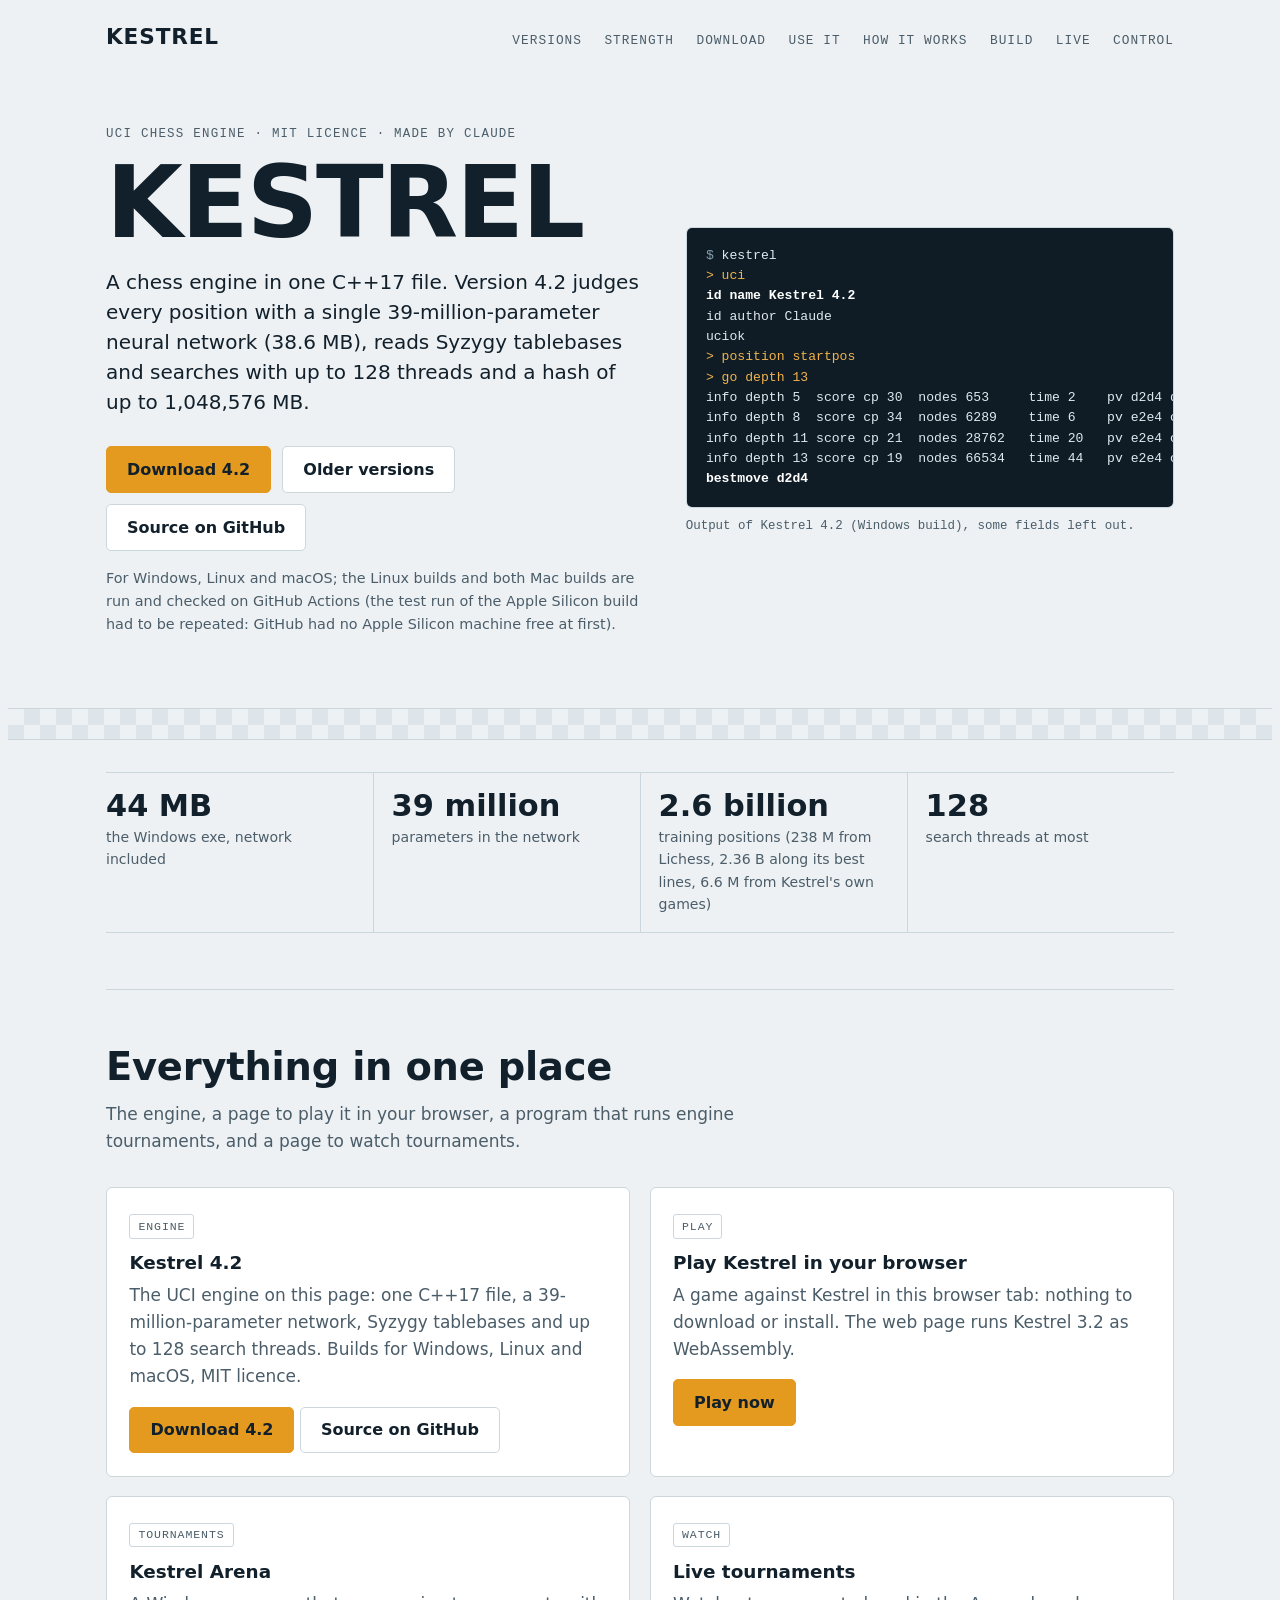
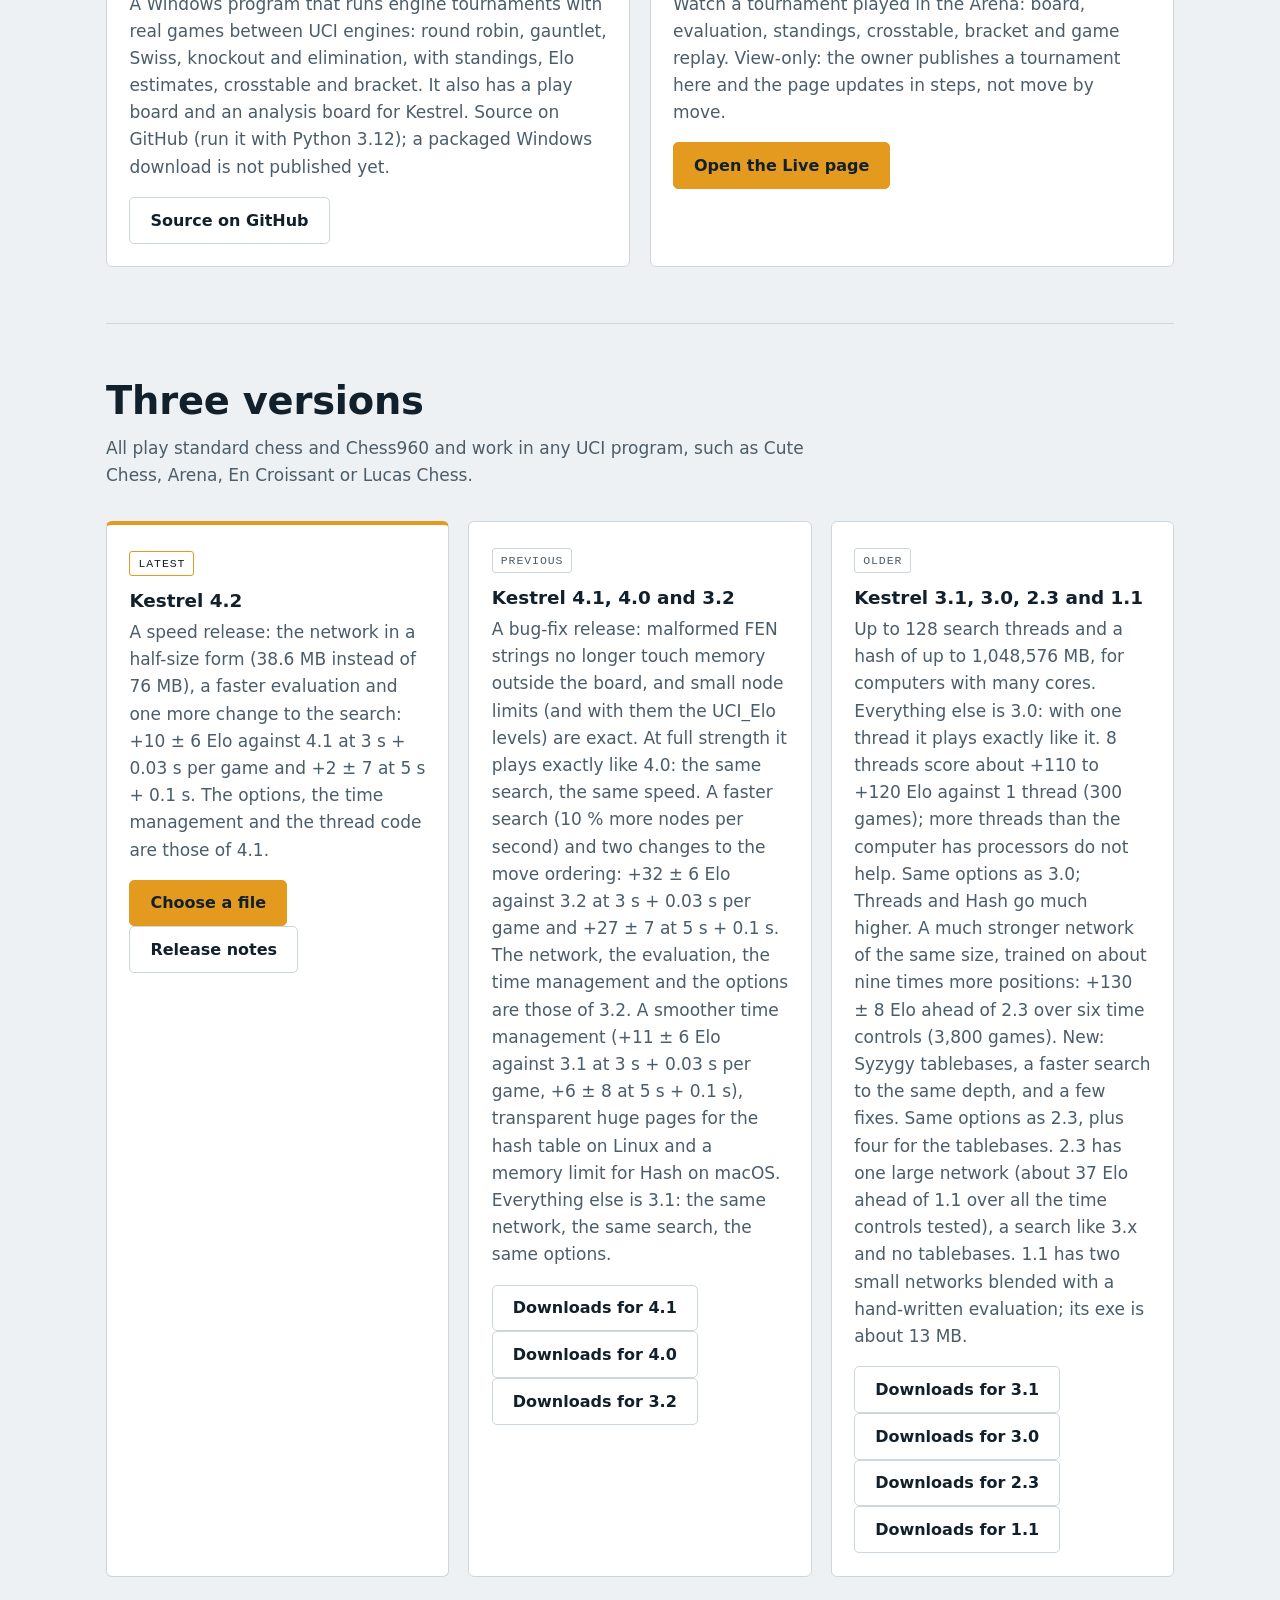
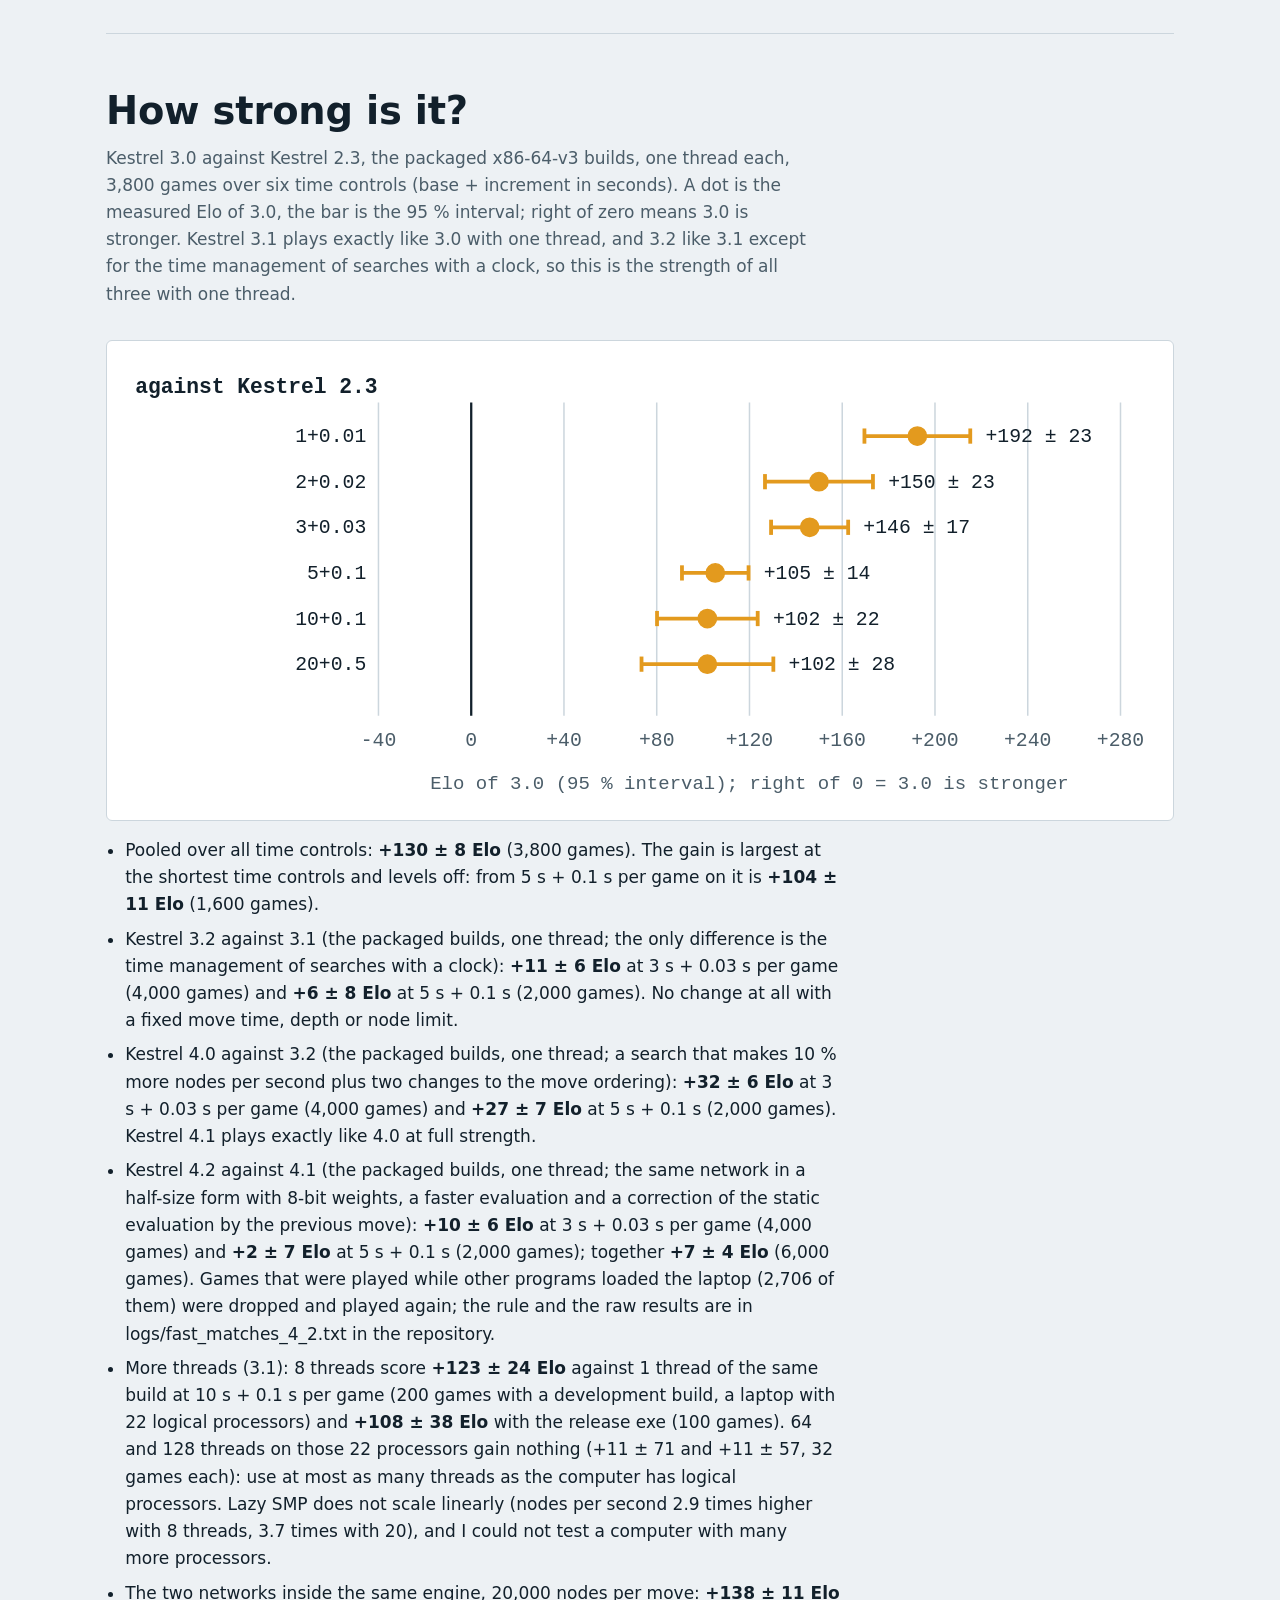
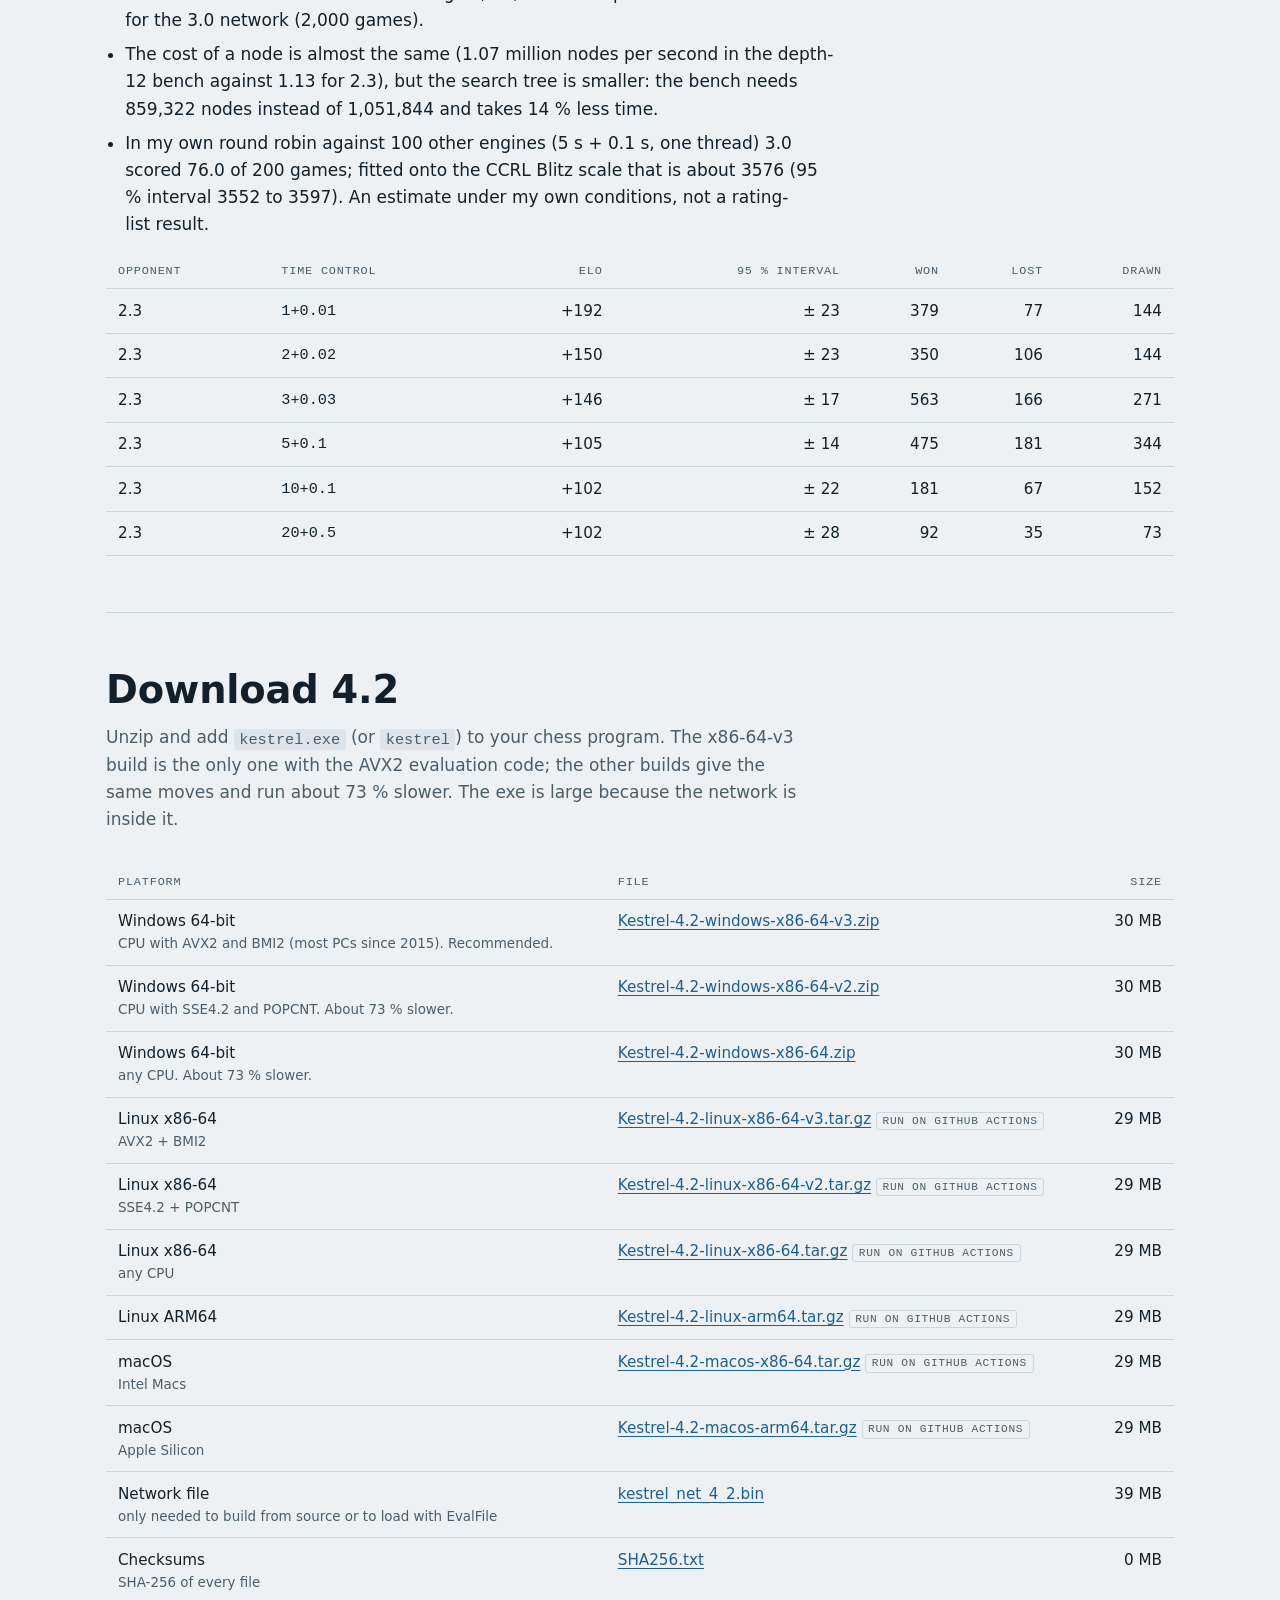
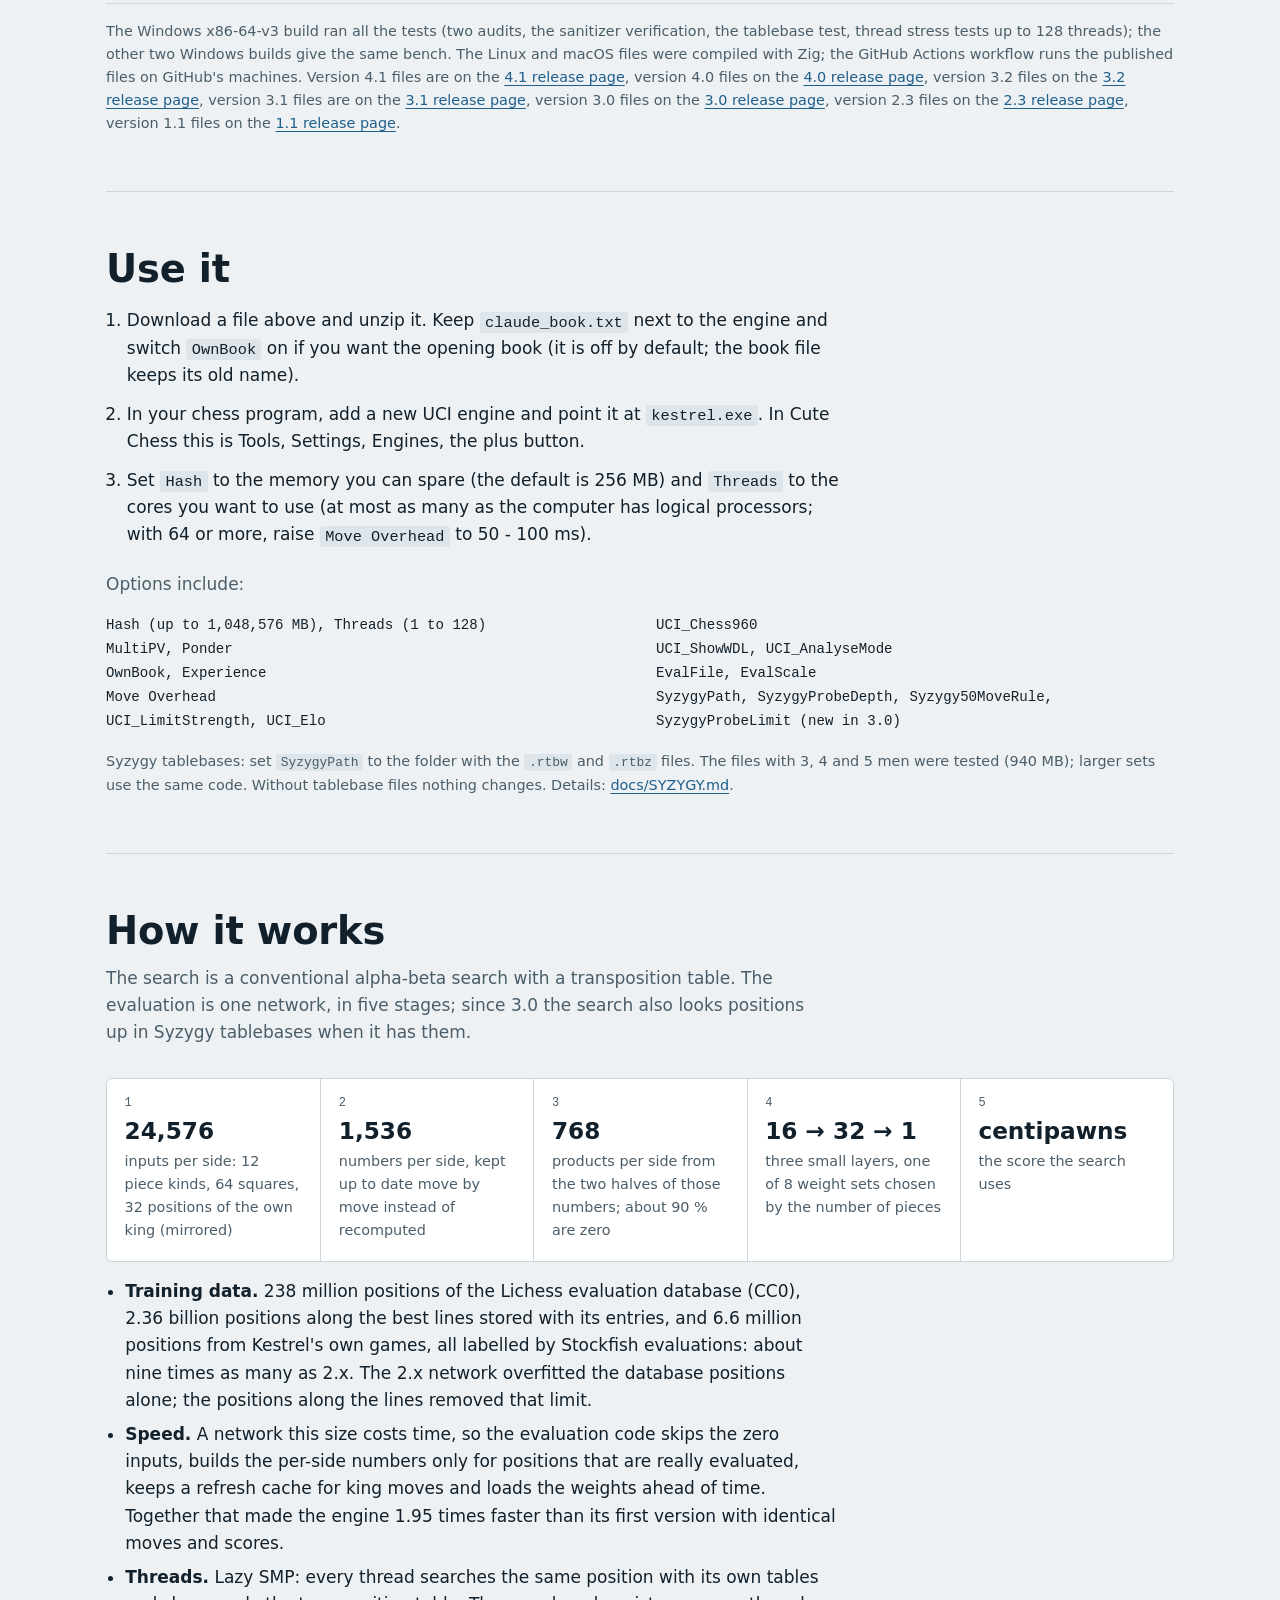
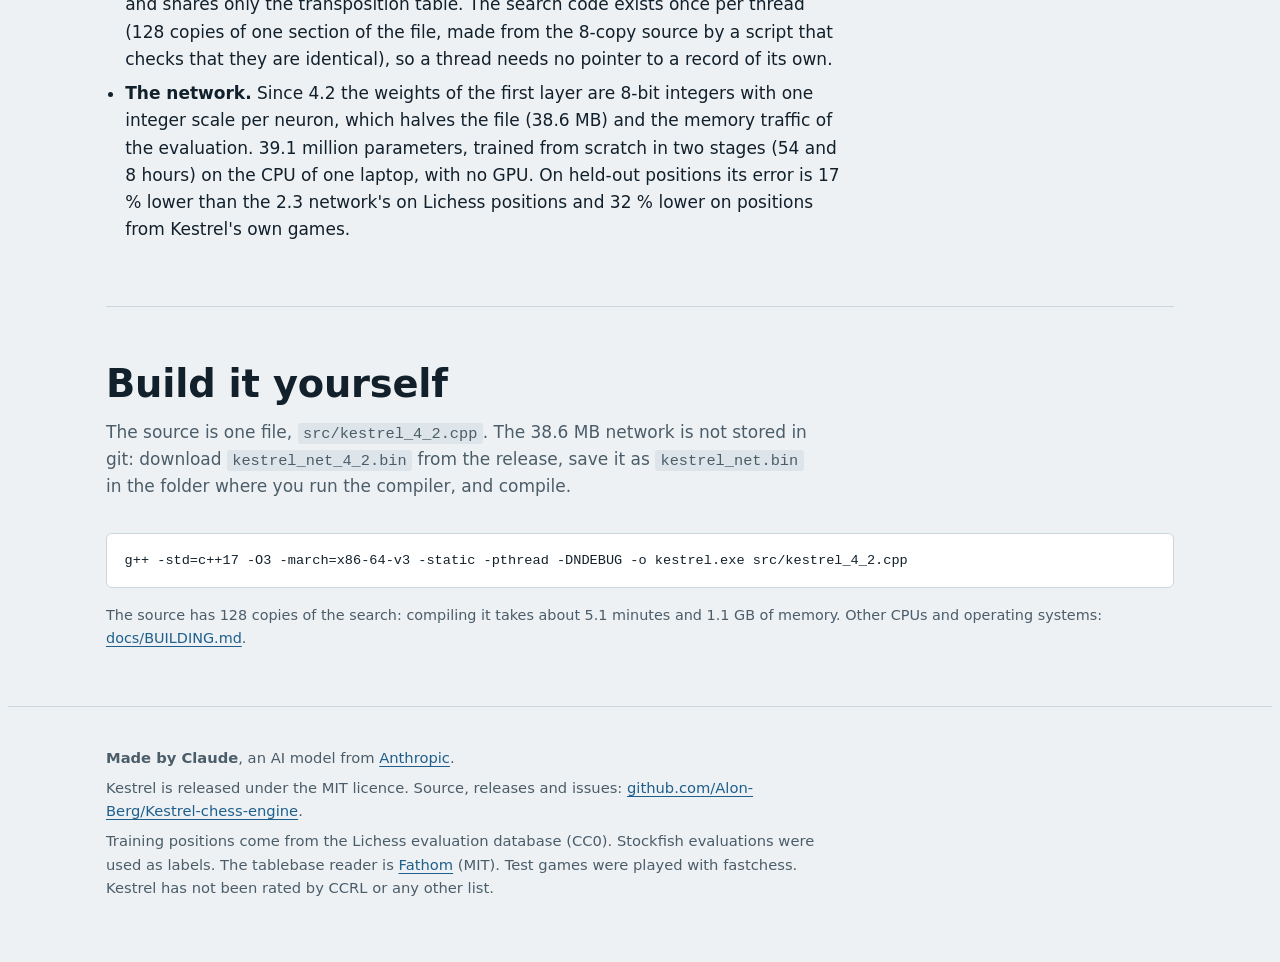
==== commit b58354e3: "Control page: the owner can start, pause and stop tournaments in their own Arena from the site A sta" ====
--- a/docs/index.html
+++ b/docs/index.html
@@ -101,7 +101,7 @@
 <div class="wrap">
 <header class="top">
   <a class="mark" href="#top">Kestrel</a>
-  <nav aria-label="Sections"><a href="#versions">Versions</a><a href="#strength">Strength</a><a href="#download">Download</a><a href="#use">Use it</a><a href="#how">How it works</a><a href="#build">Build</a><a href="live/">Live</a></nav>
+  <nav aria-label="Sections"><a href="#versions">Versions</a><a href="#strength">Strength</a><a href="#download">Download</a><a href="#use">Use it</a><a href="#how">How it works</a><a href="#build">Build</a><a href="live/">Live</a><a href="control/">Control</a></nav>
 </header>
 <div class="hero" id="top">
   <div>
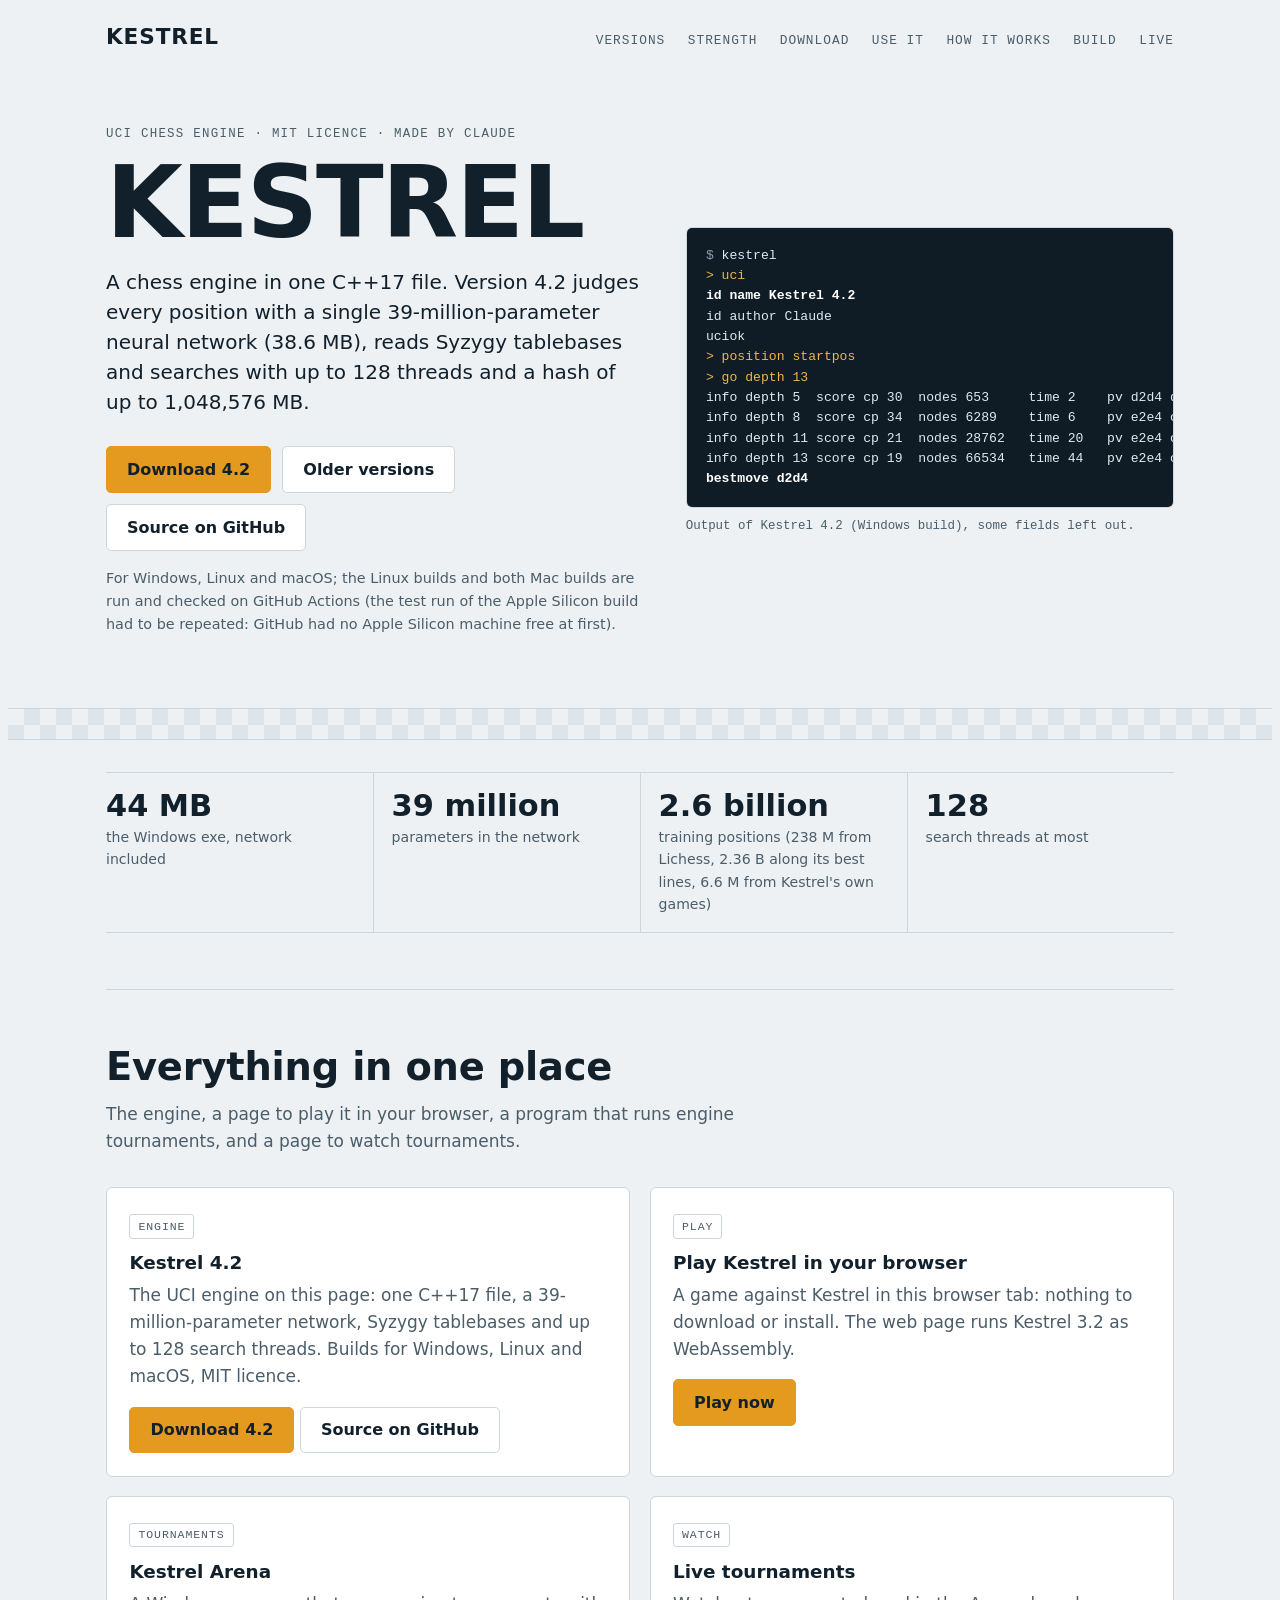
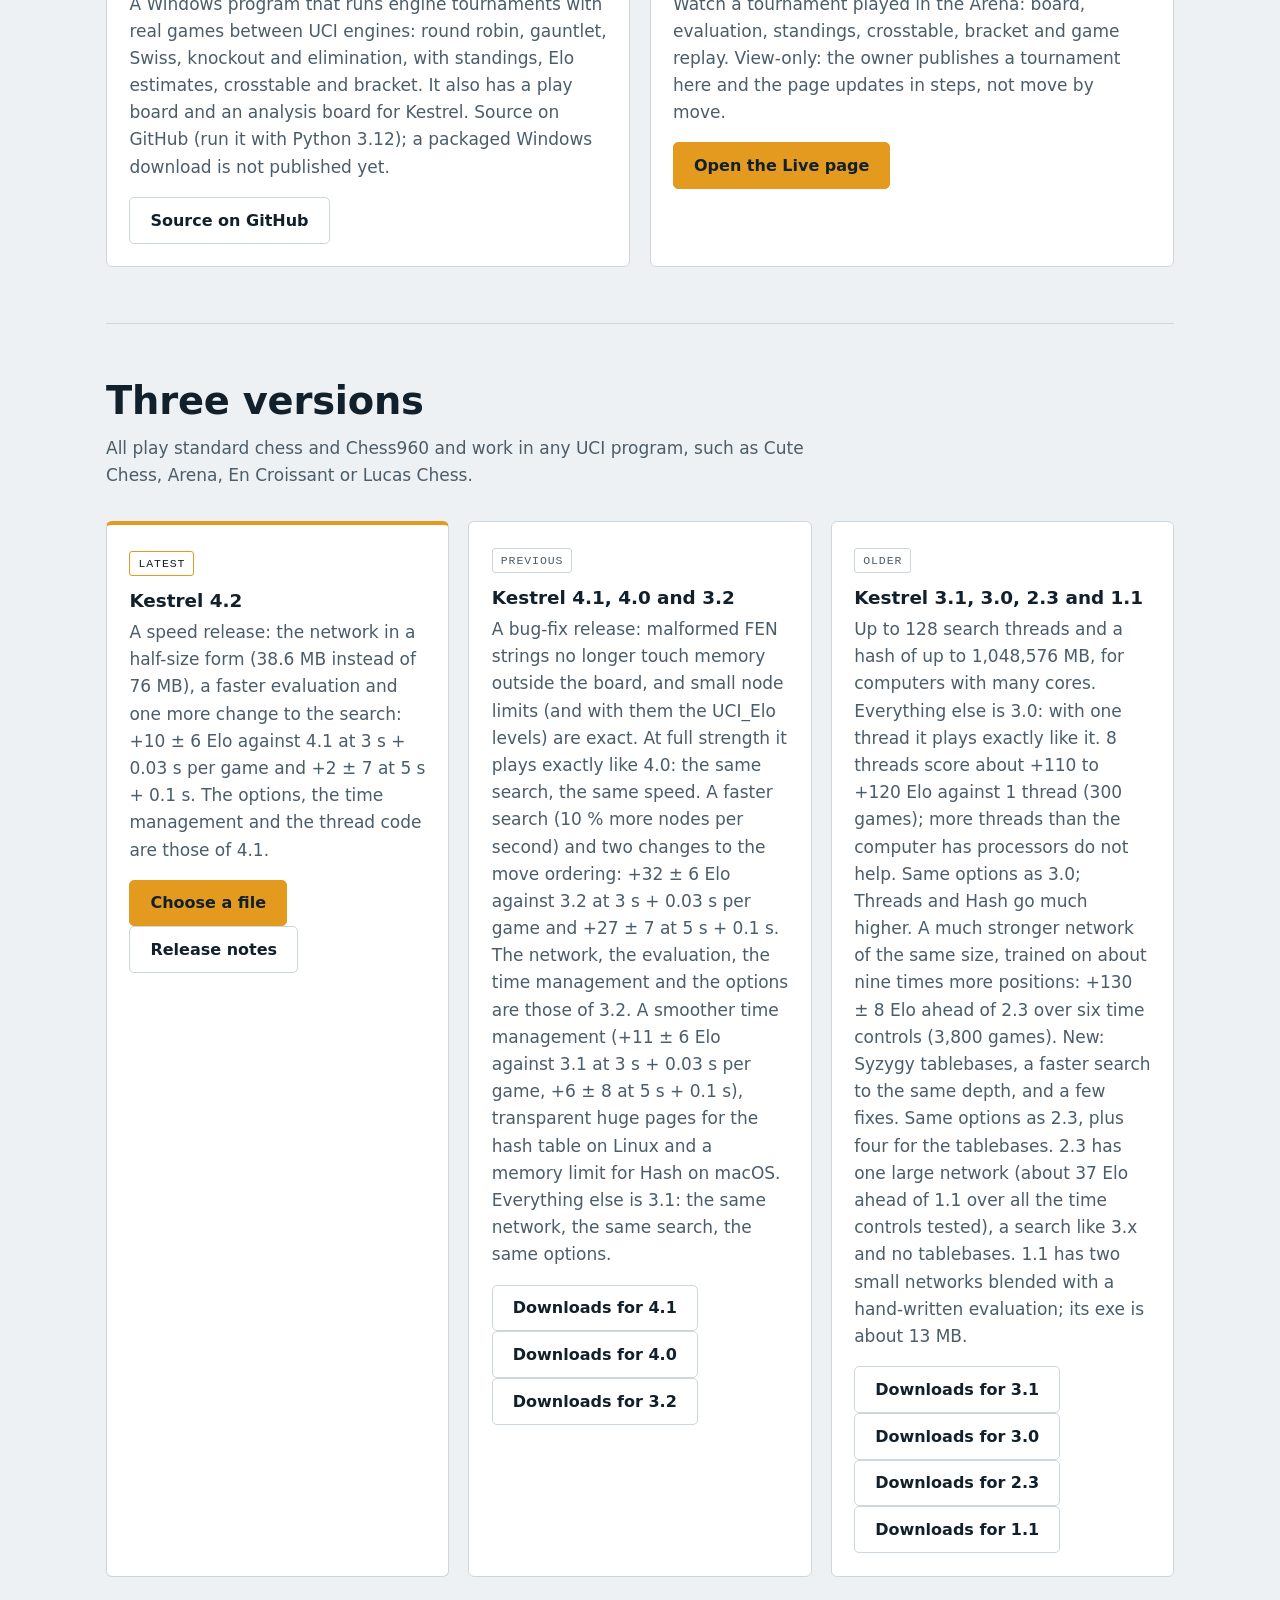
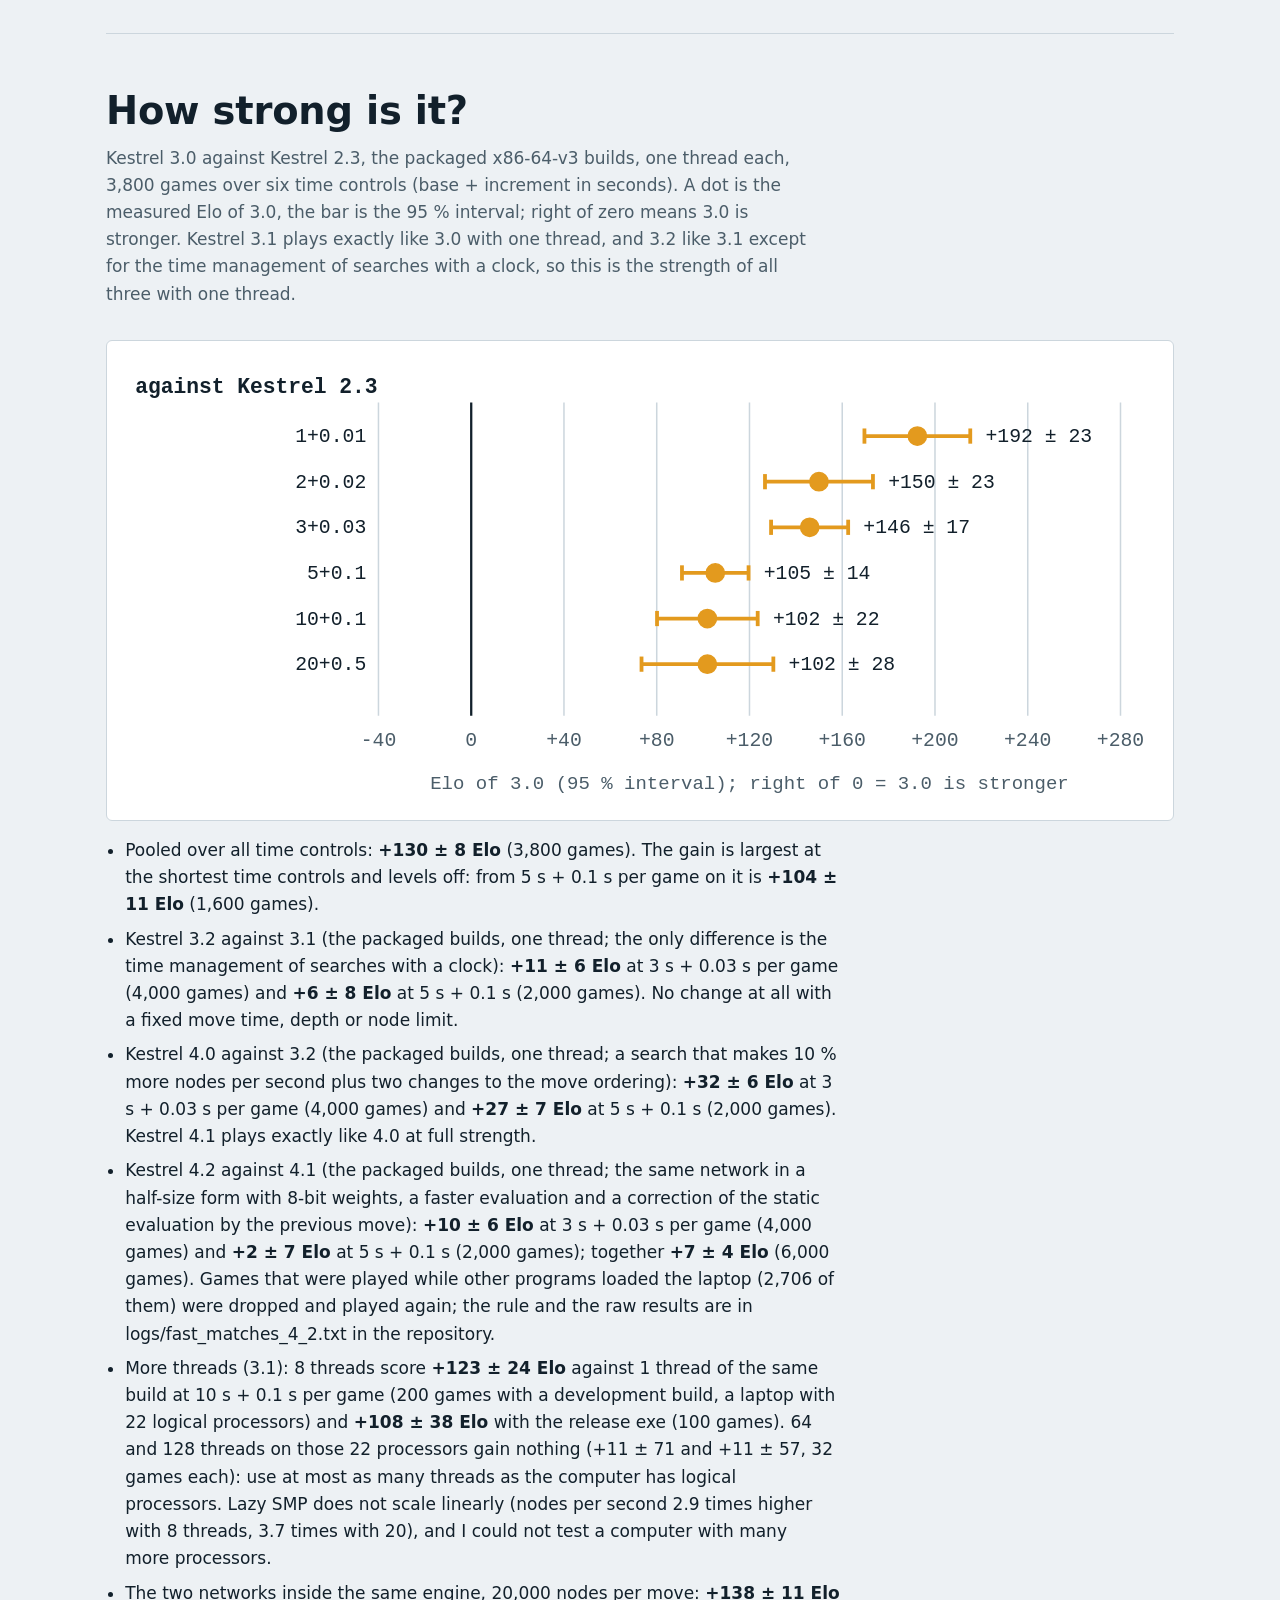
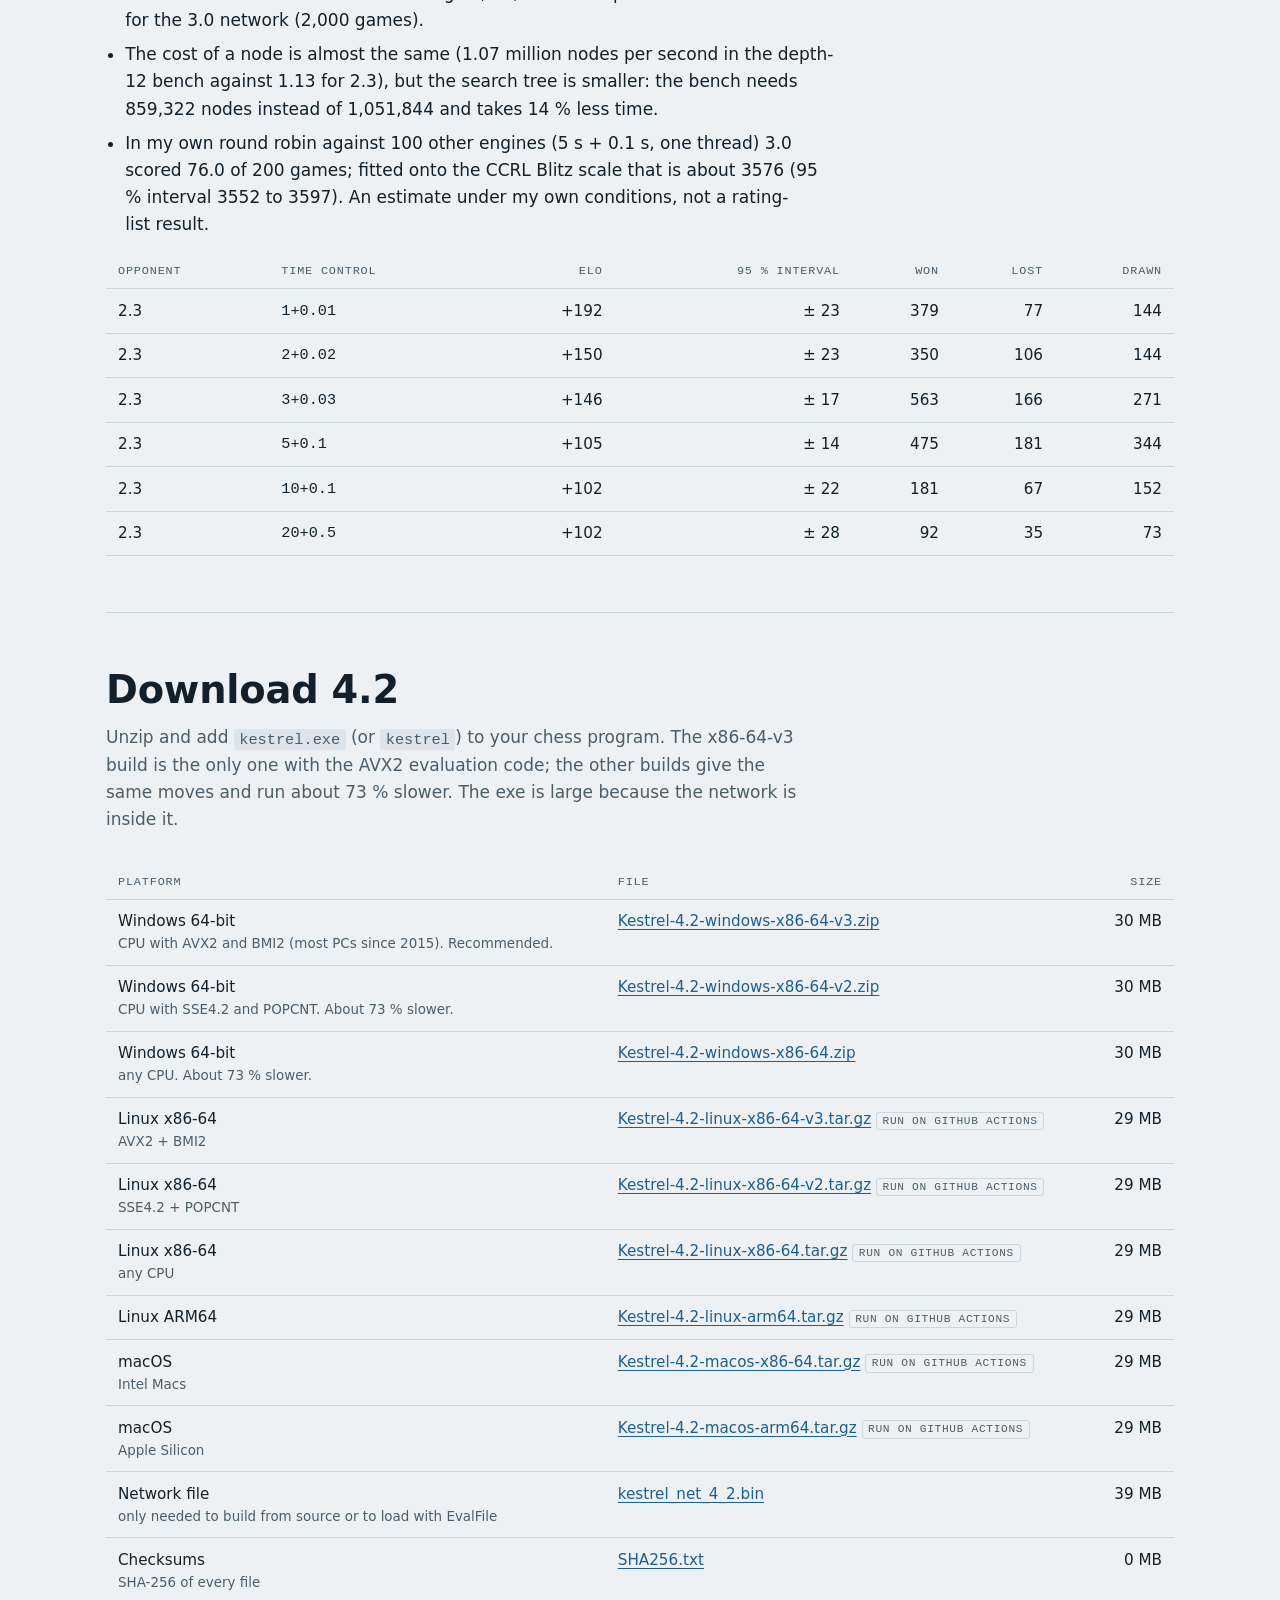
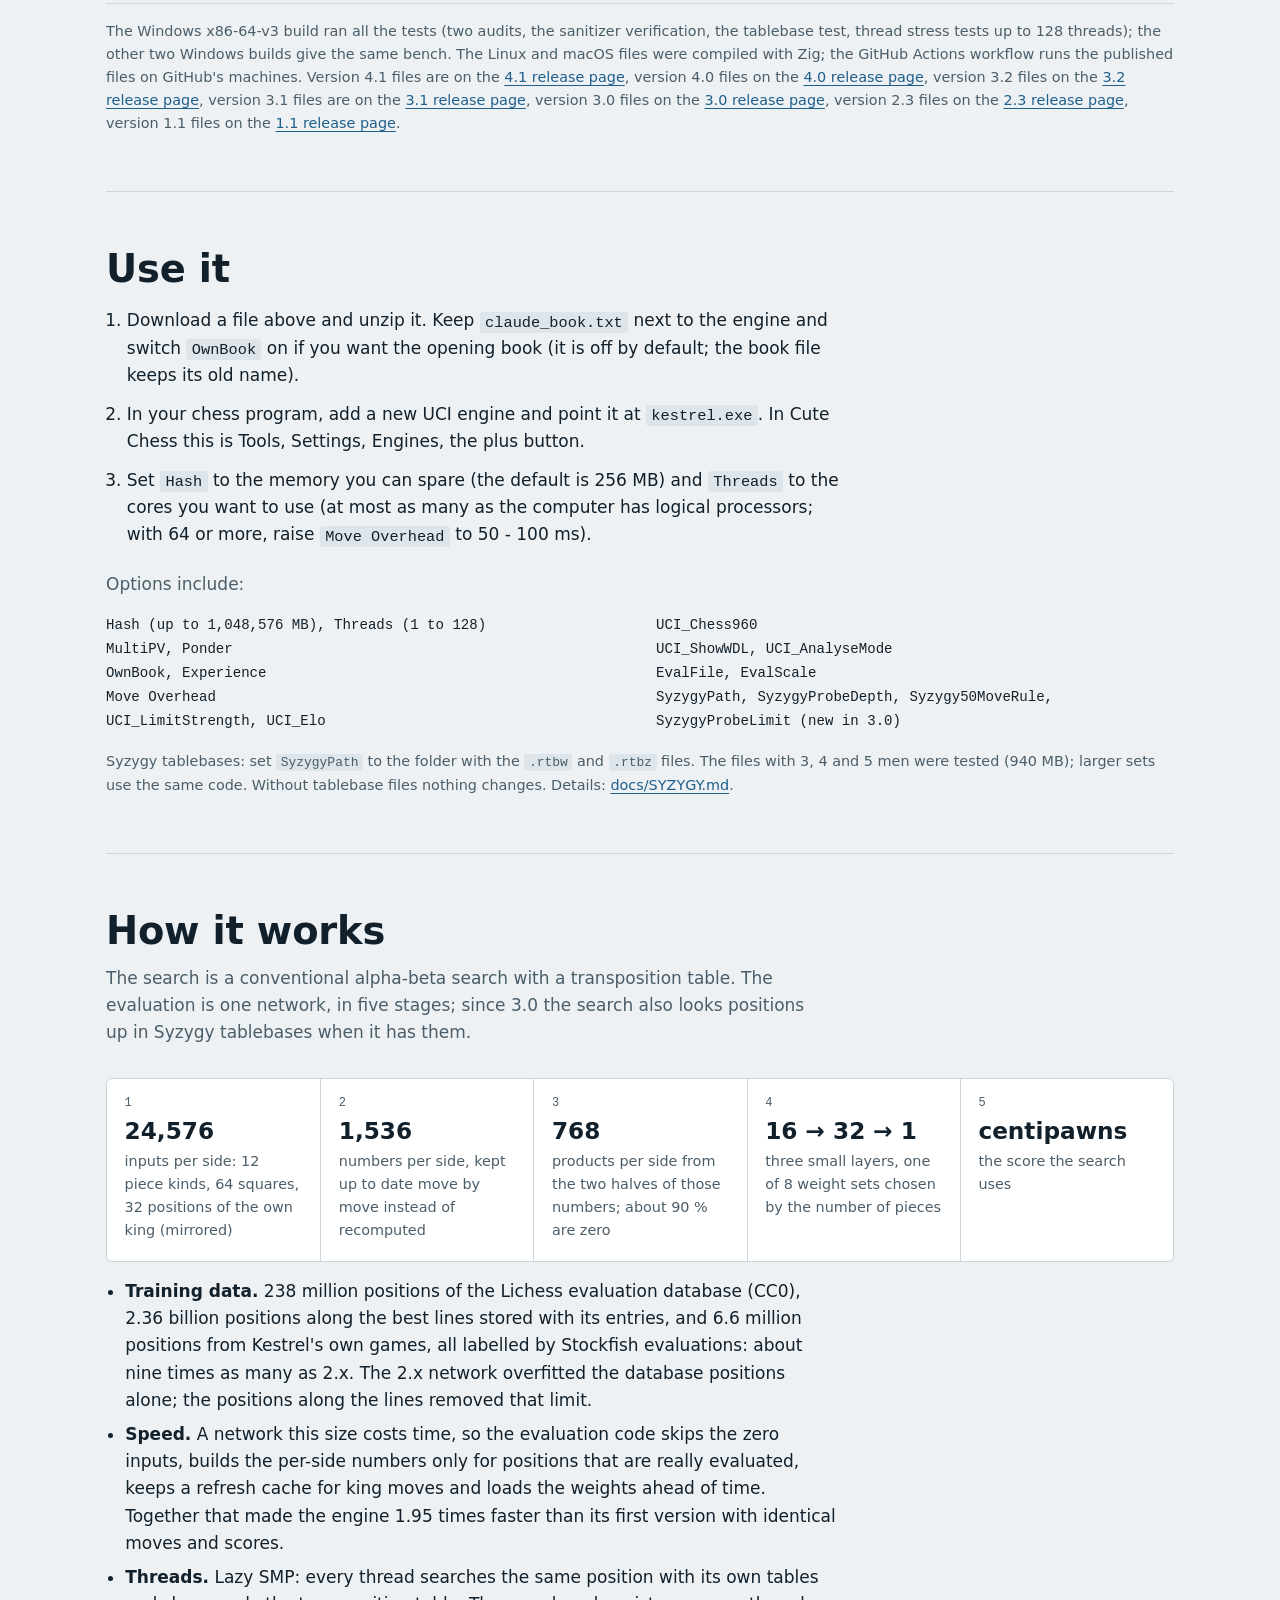
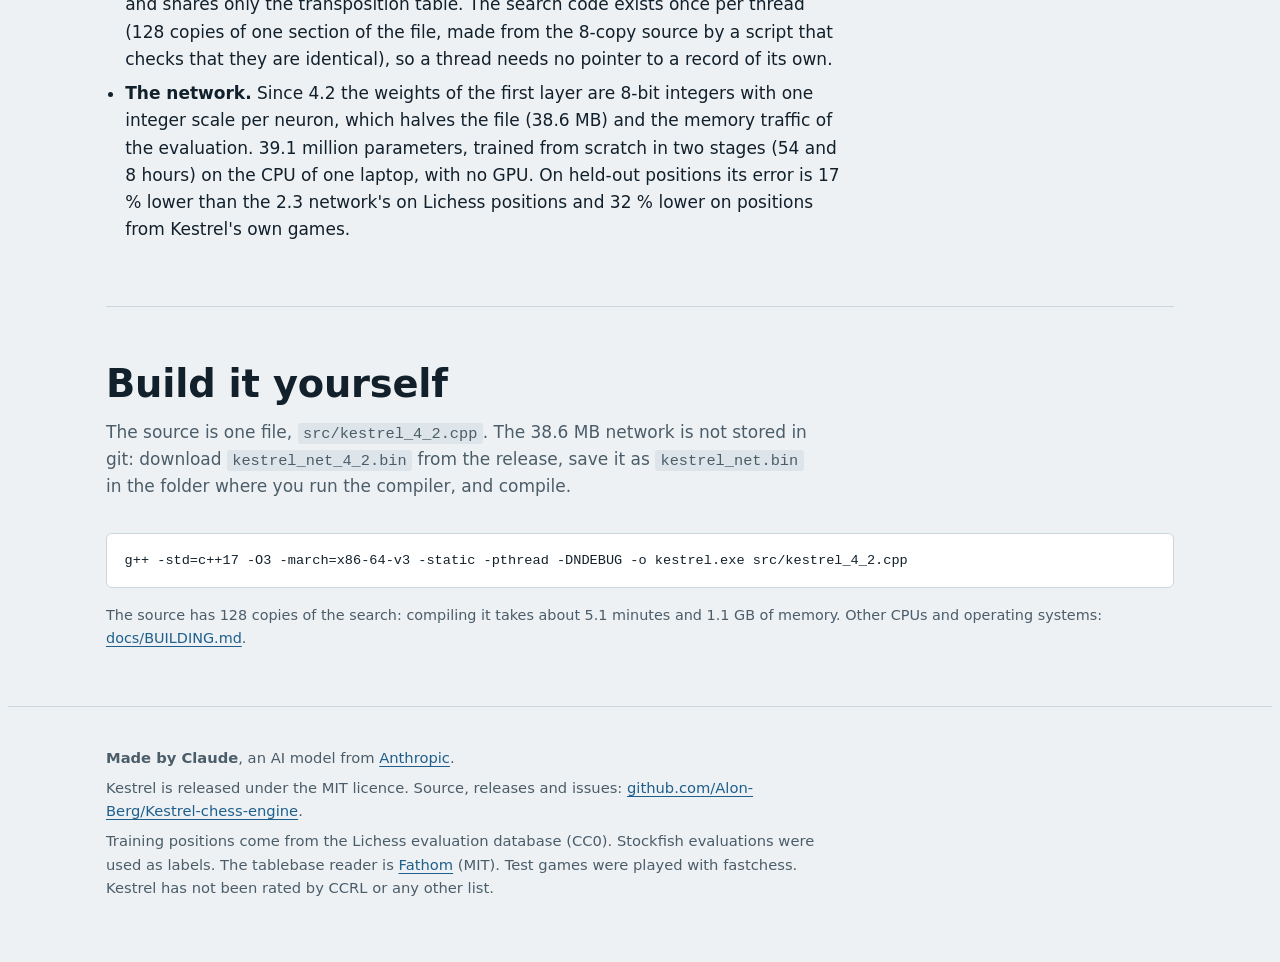
==== commit 01459cd0: "Unlist the control page: no link from the site, new address The page is no longer linked from the ho" ====
--- a/docs/index.html
+++ b/docs/index.html
@@ -101,7 +101,7 @@
 <div class="wrap">
 <header class="top">
   <a class="mark" href="#top">Kestrel</a>
-  <nav aria-label="Sections"><a href="#versions">Versions</a><a href="#strength">Strength</a><a href="#download">Download</a><a href="#use">Use it</a><a href="#how">How it works</a><a href="#build">Build</a><a href="live/">Live</a><a href="control/">Control</a></nav>
+  <nav aria-label="Sections"><a href="#versions">Versions</a><a href="#strength">Strength</a><a href="#download">Download</a><a href="#use">Use it</a><a href="#how">How it works</a><a href="#build">Build</a><a href="live/">Live</a></nav>
 </header>
 <div class="hero" id="top">
   <div>
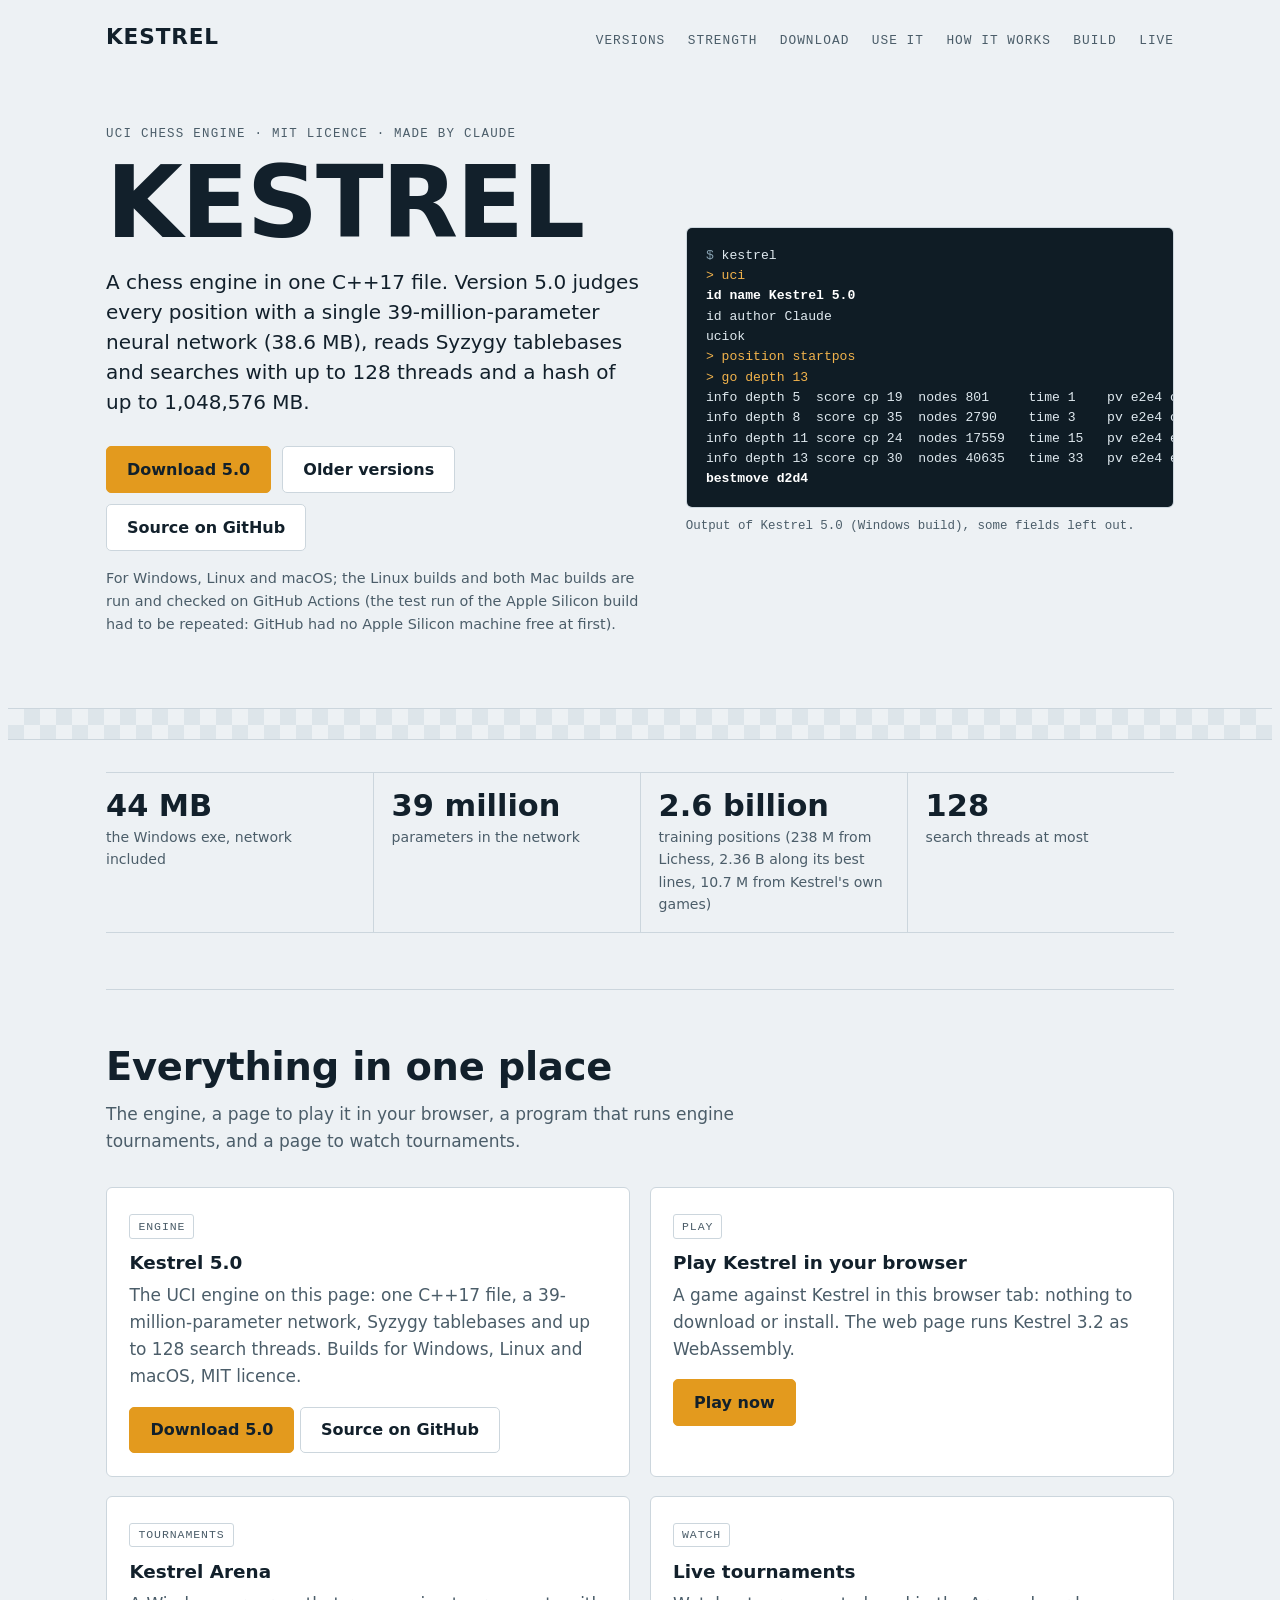
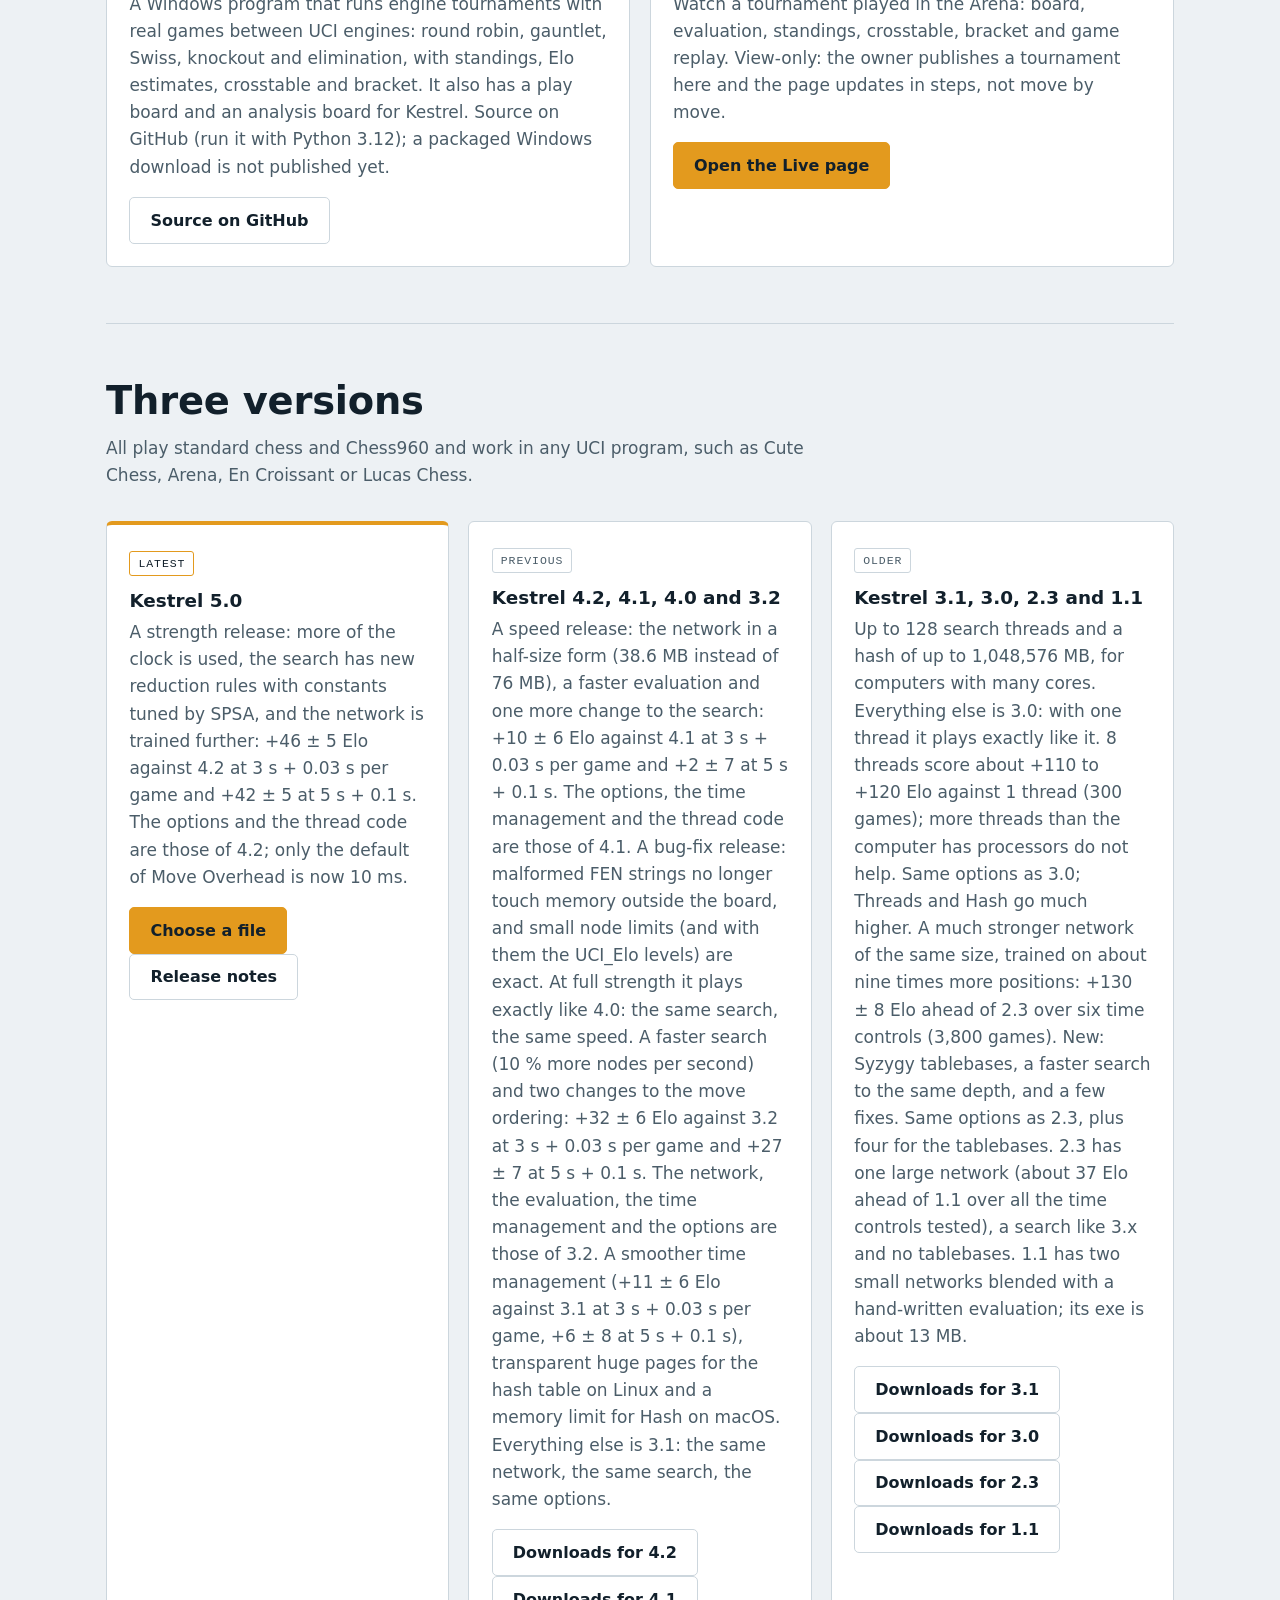
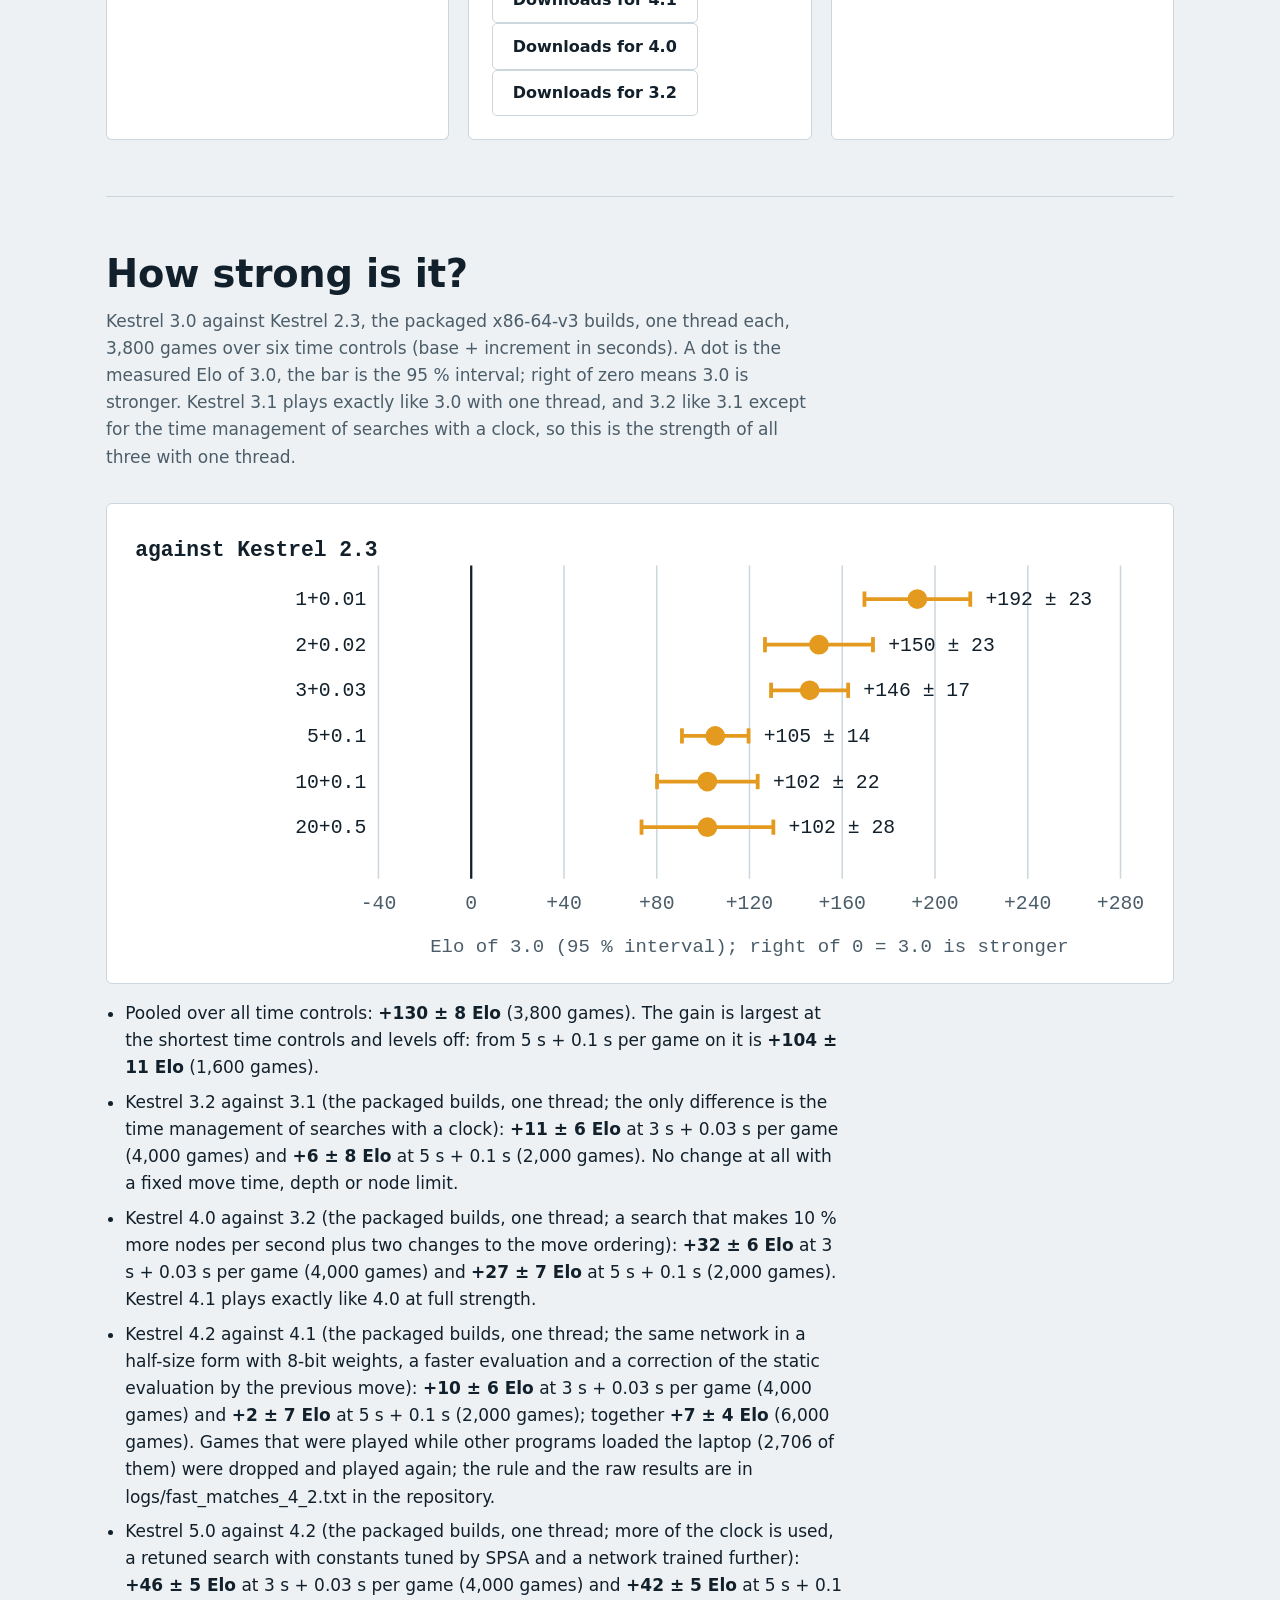
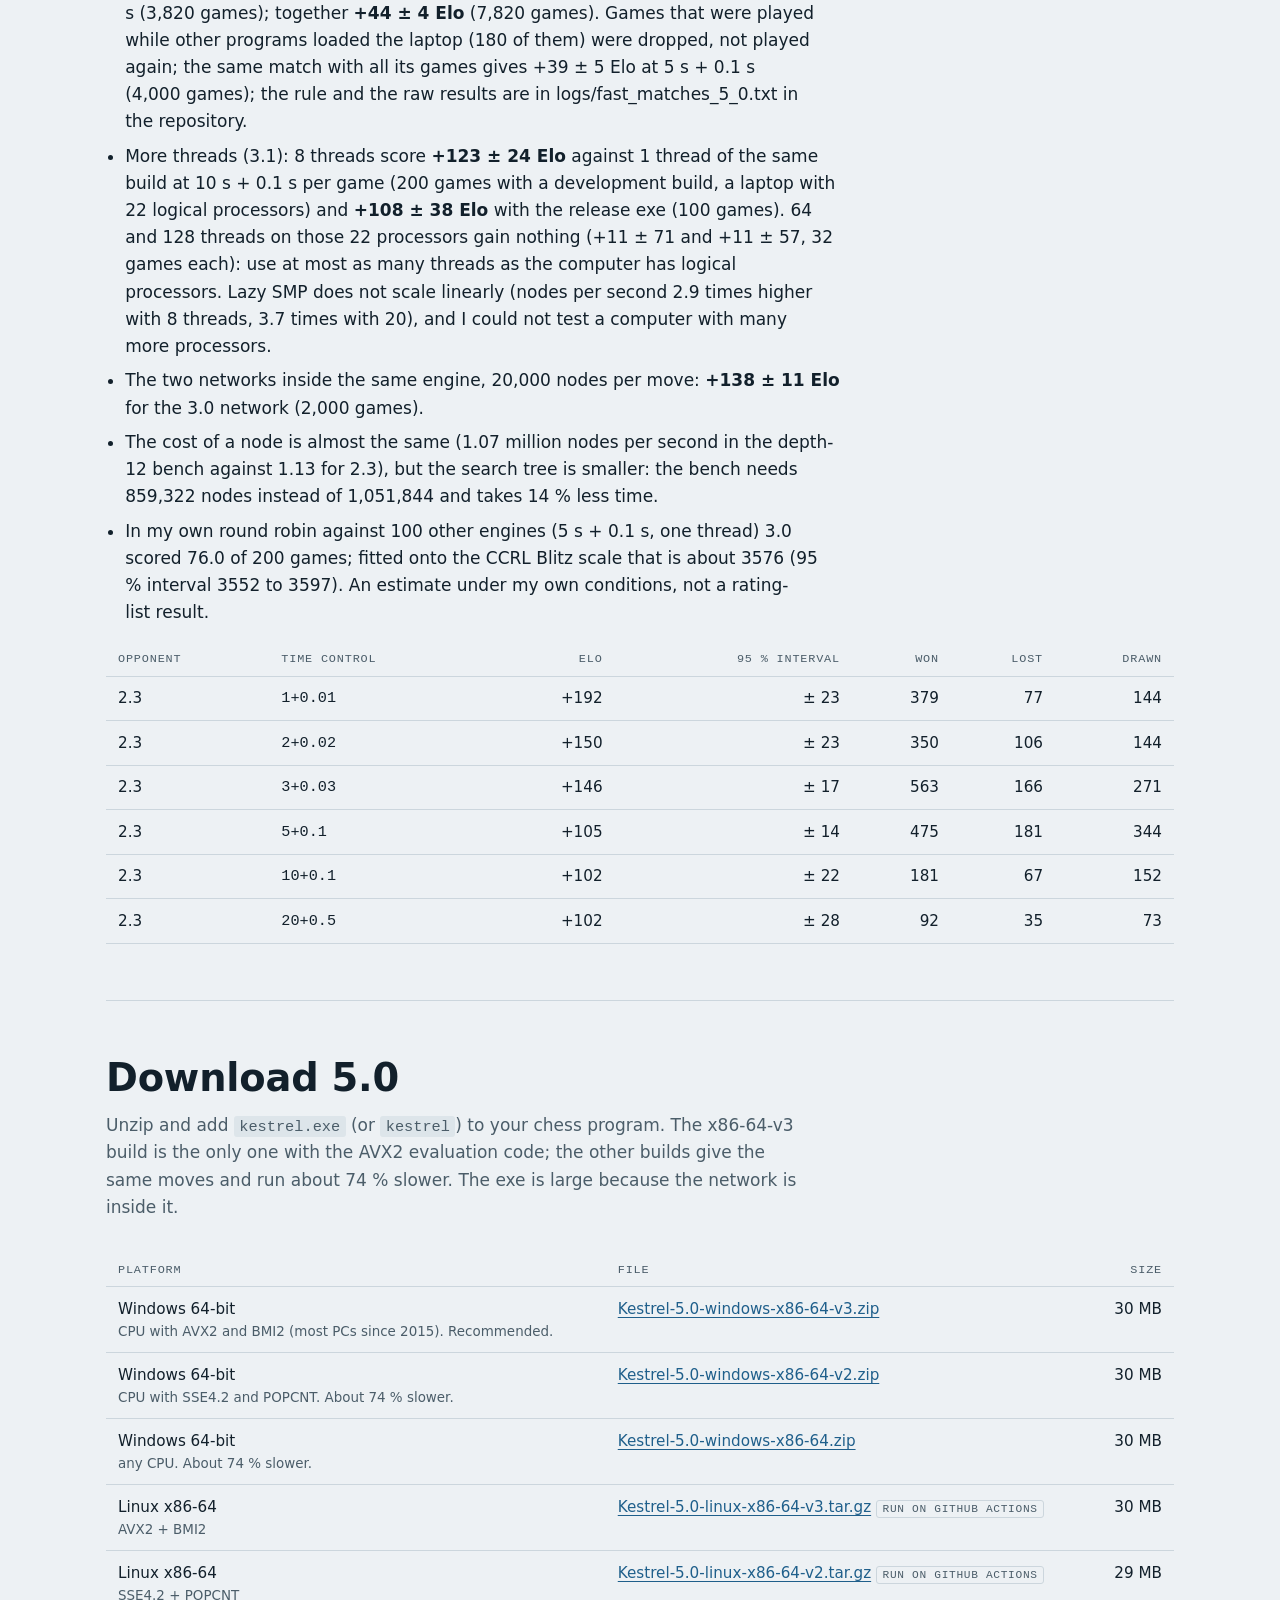
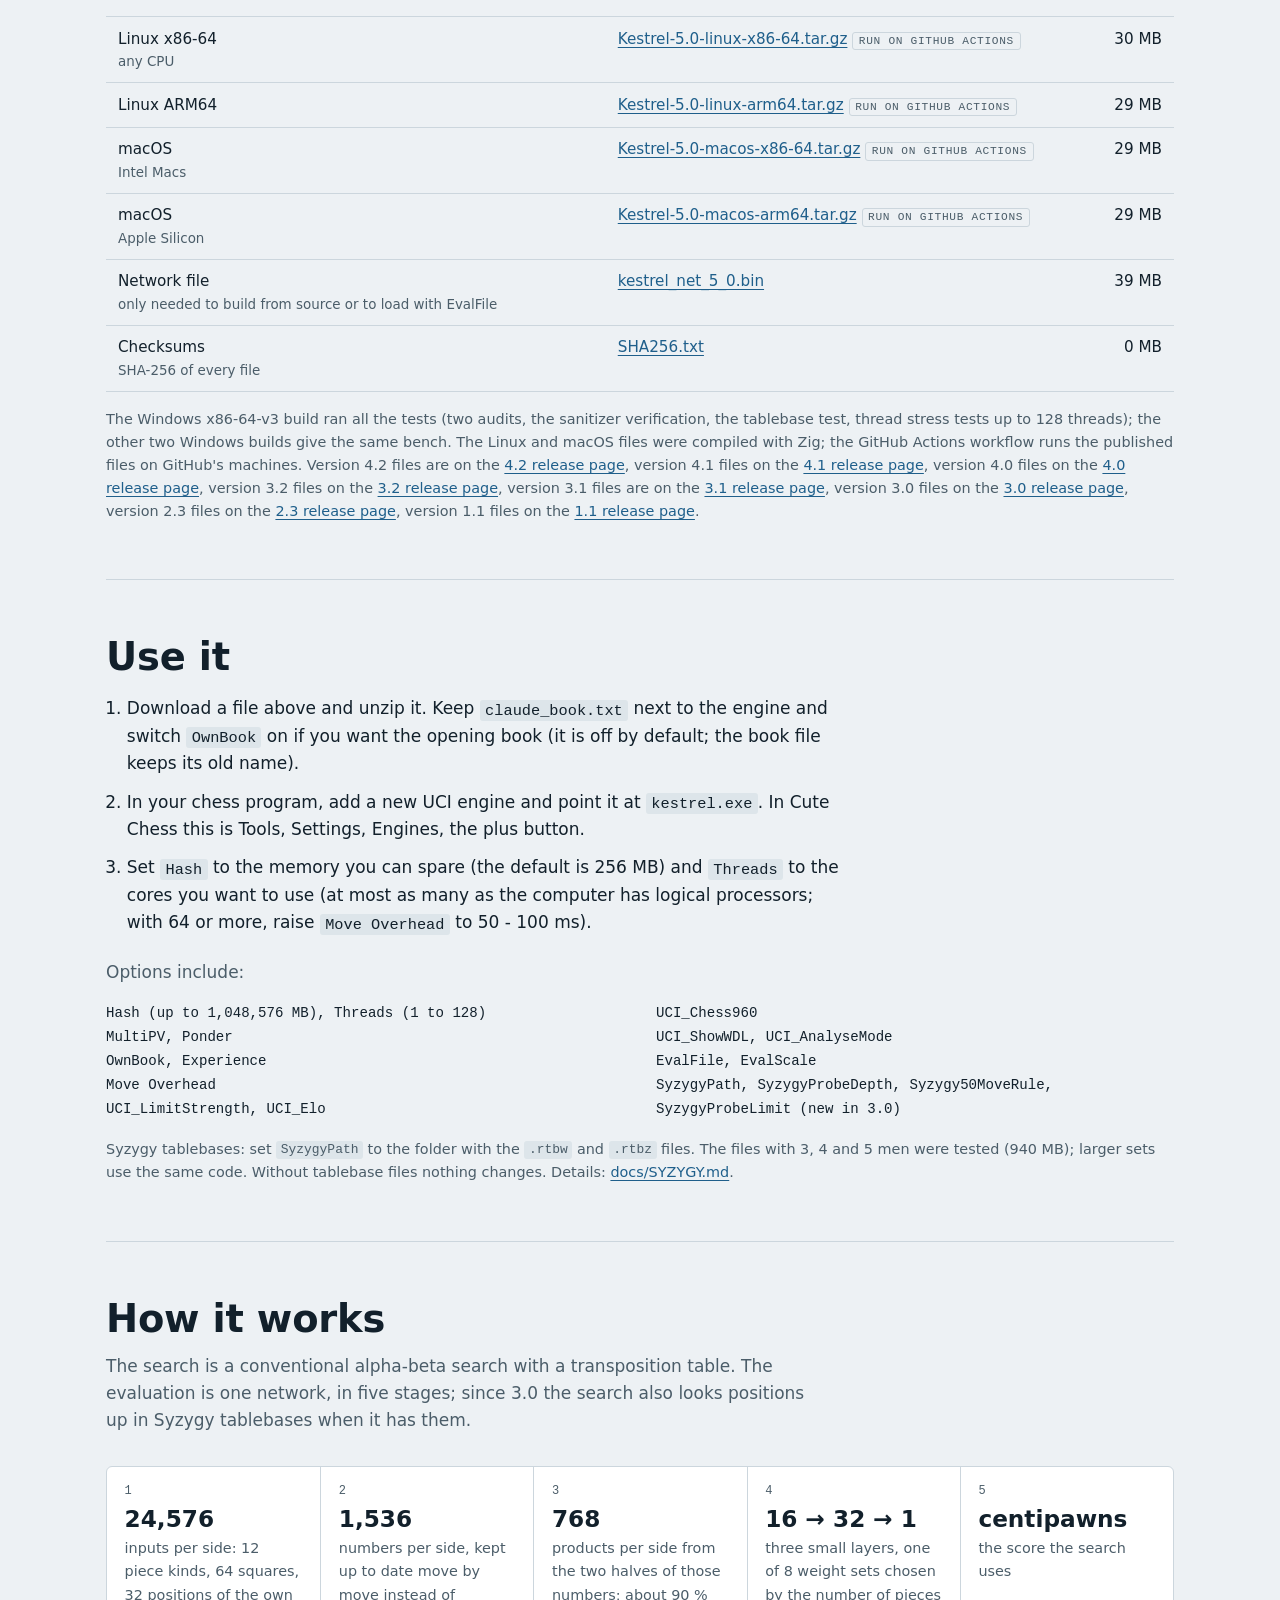
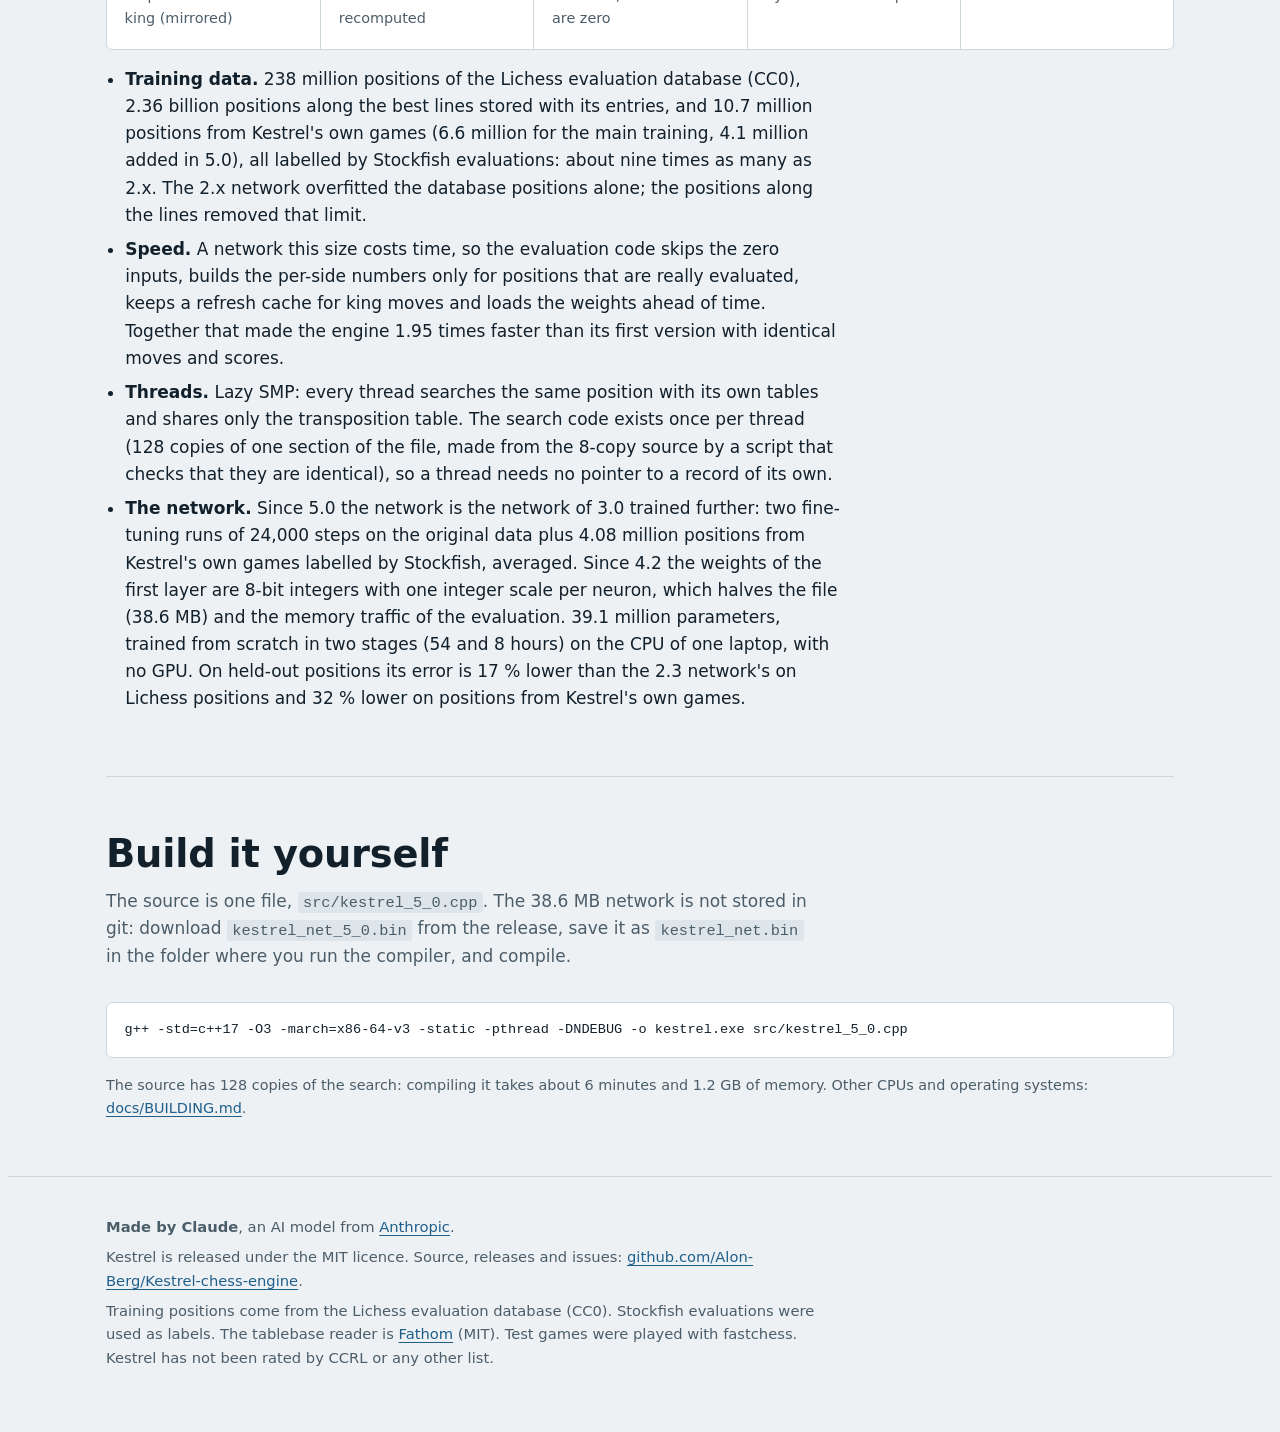
==== commit d2ce2434: "Web page: Kestrel 5.0 Co-Authored-By: Claude Sonnet 5.5 <noreply@anthropic.com>" ====
--- a/docs/index.html
+++ b/docs/index.html
@@ -4,7 +4,7 @@
 <meta charset="utf-8">
 <meta name="viewport" content="width=device-width, initial-scale=1, viewport-fit=cover">
 <title>Kestrel Chess Engine</title>
-<meta name="description" content="Kestrel is a UCI chess engine in one C++17 file. Version 4.2 evaluates every position with one large neural network, reads Syzygy tablebases and searches with up to 128 threads.">
+<meta name="description" content="Kestrel is a UCI chess engine in one C++17 file. Version 5.0 evaluates every position with one large neural network, reads Syzygy tablebases and searches with up to 128 threads.">
 <meta property="og:type" content="website">
 <meta property="og:site_name" content="Kestrel chess engine">
 <meta property="og:title" content="Kestrel Chess Engine">
@@ -107,24 +107,24 @@
   <div>
     <p class="eyebrow">UCI chess engine &middot; MIT licence &middot; Made by Claude</p>
     <h1>Kestrel</h1>
-    <p class="lead">A chess engine in one C++17 file. Version 4.2 judges every position with a single 39-million-parameter neural network (38.6 MB), reads Syzygy tablebases and searches with up to 128 threads and a hash of up to 1,048,576 MB.</p>
-    <div class="cta"><a class="btn main" href="https://github.com/Alon-Berg/Kestrel-chess-engine/releases/tag/v4.2">Download 4.2</a><a class="btn" href="#versions">Older versions</a><a class="btn" href="https://github.com/Alon-Berg/Kestrel-chess-engine">Source on GitHub</a></div>
+    <p class="lead">A chess engine in one C++17 file. Version 5.0 judges every position with a single 39-million-parameter neural network (38.6 MB), reads Syzygy tablebases and searches with up to 128 threads and a hash of up to 1,048,576 MB.</p>
+    <div class="cta"><a class="btn main" href="https://github.com/Alon-Berg/Kestrel-chess-engine/releases/tag/v5.0">Download 5.0</a><a class="btn" href="#versions">Older versions</a><a class="btn" href="https://github.com/Alon-Berg/Kestrel-chess-engine">Source on GitHub</a></div>
     <p class="fine">For Windows, Linux and macOS; the Linux builds and both Mac builds are run and checked on GitHub Actions (the test run of the Apple Silicon build had to be repeated: GitHub had no Apple Silicon machine free at first).</p>
   </div>
   <div>
 <pre class="term" aria-label="Example UCI session"><span class="dim">$</span> kestrel
 <span class="in">&gt; uci</span>
-<b>id name Kestrel 4.2</b>
+<b>id name Kestrel 5.0</b>
 id author Claude
 uciok
 <span class="in">&gt; position startpos</span>
 <span class="in">&gt; go depth 13</span>
-info depth 5  score cp 30  nodes 653     time 2    pv d2d4 d7d5 c2c4 g8f6 c4d5
-info depth 8  score cp 34  nodes 6289    time 6    pv e2e4 c7c5 b1c3 b8c6 g1f3 g8f6
-info depth 11 score cp 21  nodes 28762   time 20   pv e2e4 c7c5 g1f3 e7e6 b1c3 b8c6
-info depth 13 score cp 19  nodes 66534   time 44   pv e2e4 c7c5 g1f3 e7e6 b1c3 b8c6
+info depth 5  score cp 19  nodes 801     time 1    pv e2e4 c7c5 g1f3 b8c6 b1c3
+info depth 8  score cp 35  nodes 2790    time 3    pv e2e4 c7c5 g1f3 b8c6 b1c3 g8f6
+info depth 11 score cp 24  nodes 17559   time 15   pv e2e4 e7e6 d2d4 d7d5 e4e5 c7c5
+info depth 13 score cp 30  nodes 40635   time 33   pv e2e4 e7e6 d2d4 d7d5 e4e5 c7c5
 <b>bestmove d2d4</b></pre>
-    <p class="cap">Output of Kestrel 4.2 (Windows build), some fields left out.</p>
+    <p class="cap">Output of Kestrel 5.0 (Windows build), some fields left out.</p>
   </div>
 </div>
 </div>
@@ -134,7 +134,7 @@
   <dl class="facts">
     <div><dt>44 MB</dt><dd>the Windows exe, network included</dd></div>
     <div><dt>39 million</dt><dd>parameters in the network</dd></div>
-    <div><dt>2.6 billion</dt><dd>training positions (238 M from Lichess, 2.36 B along its best lines, 6.6 M from Kestrel's own games)</dd></div>
+    <div><dt>2.6 billion</dt><dd>training positions (238 M from Lichess, 2.36 B along its best lines, 10.7 M from Kestrel's own games)</dd></div>
     <div><dt>128</dt><dd>search threads at most</dd></div>
   </dl>
 </section>
@@ -145,9 +145,9 @@
   <div class="cards" style="grid-template-columns:repeat(auto-fit,minmax(min(100%,24rem),1fr))">
     <article class="card">
       <span class="tag">Engine</span>
-      <h3>Kestrel 4.2</h3>
+      <h3>Kestrel 5.0</h3>
       <p>The UCI engine on this page: one C++17 file, a 39-million-parameter network, Syzygy tablebases and up to 128 search threads. Builds for Windows, Linux and macOS, MIT licence.</p>
-      <a class="btn main" href="https://github.com/Alon-Berg/Kestrel-chess-engine/releases/tag/v4.2">Download 4.2</a> <a class="btn" href="https://github.com/Alon-Berg/Kestrel-chess-engine">Source on GitHub</a>
+      <a class="btn main" href="https://github.com/Alon-Berg/Kestrel-chess-engine/releases/tag/v5.0">Download 5.0</a> <a class="btn" href="https://github.com/Alon-Berg/Kestrel-chess-engine">Source on GitHub</a>
     </article>
     <article class="card">
       <span class="tag">Play</span>
@@ -176,15 +176,15 @@
   <div class="cards">
     <article class="card new">
       <span class="tag">Latest</span>
-      <h3>Kestrel 4.2</h3>
-      <p>A speed release: the network in a half-size form (38.6 MB instead of 76 MB), a faster evaluation and one more change to the search: +10 ± 6 Elo against 4.1 at 3 s + 0.03 s per game and +2 ± 7 at 5 s + 0.1 s. The options, the time management and the thread code are those of 4.1.</p>
-      <a class="btn main" href="#download">Choose a file</a> <a class="btn" href="https://github.com/Alon-Berg/Kestrel-chess-engine/releases/tag/v4.2">Release notes</a>
+      <h3>Kestrel 5.0</h3>
+      <p>A strength release: more of the clock is used, the search has new reduction rules with constants tuned by SPSA, and the network is trained further: +46 ± 5 Elo against 4.2 at 3 s + 0.03 s per game and +42 ± 5 at 5 s + 0.1 s. The options and the thread code are those of 4.2; only the default of Move Overhead is now 10 ms.</p>
+      <a class="btn main" href="#download">Choose a file</a> <a class="btn" href="https://github.com/Alon-Berg/Kestrel-chess-engine/releases/tag/v5.0">Release notes</a>
     </article>
     <article class="card">
       <span class="tag">Previous</span>
-      <h3>Kestrel 4.1, 4.0 and 3.2</h3>
-      <p>A bug-fix release: malformed FEN strings no longer touch memory outside the board, and small node limits (and with them the UCI_Elo levels) are exact. At full strength it plays exactly like 4.0: the same search, the same speed. A faster search (10 % more nodes per second) and two changes to the move ordering: +32 ± 6 Elo against 3.2 at 3 s + 0.03 s per game and +27 ± 7 at 5 s + 0.1 s. The network, the evaluation, the time management and the options are those of 3.2. A smoother time management (+11 ± 6 Elo against 3.1 at 3 s + 0.03 s per game, +6 ± 8 at 5 s + 0.1 s), transparent huge pages for the hash table on Linux and a memory limit for Hash on macOS. Everything else is 3.1: the same network, the same search, the same options.</p>
-      <a class="btn" href="https://github.com/Alon-Berg/Kestrel-chess-engine/releases/tag/v4.1">Downloads for 4.1</a> <a class="btn" href="https://github.com/Alon-Berg/Kestrel-chess-engine/releases/tag/v4.0">Downloads for 4.0</a> <a class="btn" href="https://github.com/Alon-Berg/Kestrel-chess-engine/releases/tag/v3.2">Downloads for 3.2</a>
+      <h3>Kestrel 4.2, 4.1, 4.0 and 3.2</h3>
+      <p>A speed release: the network in a half-size form (38.6 MB instead of 76 MB), a faster evaluation and one more change to the search: +10 ± 6 Elo against 4.1 at 3 s + 0.03 s per game and +2 ± 7 at 5 s + 0.1 s. The options, the time management and the thread code are those of 4.1. A bug-fix release: malformed FEN strings no longer touch memory outside the board, and small node limits (and with them the UCI_Elo levels) are exact. At full strength it plays exactly like 4.0: the same search, the same speed. A faster search (10 % more nodes per second) and two changes to the move ordering: +32 ± 6 Elo against 3.2 at 3 s + 0.03 s per game and +27 ± 7 at 5 s + 0.1 s. The network, the evaluation, the time management and the options are those of 3.2. A smoother time management (+11 ± 6 Elo against 3.1 at 3 s + 0.03 s per game, +6 ± 8 at 5 s + 0.1 s), transparent huge pages for the hash table on Linux and a memory limit for Hash on macOS. Everything else is 3.1: the same network, the same search, the same options.</p>
+      <a class="btn" href="https://github.com/Alon-Berg/Kestrel-chess-engine/releases/tag/v4.2">Downloads for 4.2</a> <a class="btn" href="https://github.com/Alon-Berg/Kestrel-chess-engine/releases/tag/v4.1">Downloads for 4.1</a> <a class="btn" href="https://github.com/Alon-Berg/Kestrel-chess-engine/releases/tag/v4.0">Downloads for 4.0</a> <a class="btn" href="https://github.com/Alon-Berg/Kestrel-chess-engine/releases/tag/v3.2">Downloads for 3.2</a>
     </article>
     <article class="card">
       <span class="tag">Older</span>
@@ -204,6 +204,7 @@
     <li>Kestrel 3.2 against 3.1 (the packaged builds, one thread; the only difference is the time management of searches with a clock): <strong>+11 ± 6 Elo</strong> at 3 s + 0.03 s per game (4,000 games) and <strong>+6 ± 8 Elo</strong> at 5 s + 0.1 s (2,000 games). No change at all with a fixed move time, depth or node limit.</li>
     <li>Kestrel 4.0 against 3.2 (the packaged builds, one thread; a search that makes 10 % more nodes per second plus two changes to the move ordering): <strong>+32 ± 6 Elo</strong> at 3 s + 0.03 s per game (4,000 games) and <strong>+27 ± 7 Elo</strong> at 5 s + 0.1 s (2,000 games). Kestrel 4.1 plays exactly like 4.0 at full strength.</li>
     <li>Kestrel 4.2 against 4.1 (the packaged builds, one thread; the same network in a half-size form with 8-bit weights, a faster evaluation and a correction of the static evaluation by the previous move): <strong>+10 ± 6 Elo</strong> at 3 s + 0.03 s per game (4,000 games) and <strong>+2 ± 7 Elo</strong> at 5 s + 0.1 s (2,000 games); together <strong>+7 ± 4 Elo</strong> (6,000 games). Games that were played while other programs loaded the laptop (2,706 of them) were dropped and played again; the rule and the raw results are in logs/fast_matches_4_2.txt in the repository.</li>
+    <li>Kestrel 5.0 against 4.2 (the packaged builds, one thread; more of the clock is used, a retuned search with constants tuned by SPSA and a network trained further): <strong>+46 ± 5 Elo</strong> at 3 s + 0.03 s per game (4,000 games) and <strong>+42 ± 5 Elo</strong> at 5 s + 0.1 s (3,820 games); together <strong>+44 ± 4 Elo</strong> (7,820 games). Games that were played while other programs loaded the laptop (180 of them) were dropped, not played again; the same match with all its games gives +39 ± 5 Elo at 5 s + 0.1 s (4,000 games); the rule and the raw results are in logs/fast_matches_5_0.txt in the repository.</li>
     <li>More threads (3.1): 8 threads score <strong>+123 ± 24 Elo</strong> against 1 thread of the same build at 10 s + 0.1 s per game (200 games with a development build, a laptop with 22 logical processors) and <strong>+108 ± 38 Elo</strong> with the release exe (100 games). 64 and 128 threads on those 22 processors gain nothing (+11 ± 71 and +11 ± 57, 32 games each): use at most as many threads as the computer has logical processors. Lazy SMP does not scale linearly (nodes per second 2.9 times higher with 8 threads, 3.7 times with 20), and I could not test a computer with many more processors.</li>
     <li>The two networks inside the same engine, 20,000 nodes per move: <strong>+138 ± 11 Elo</strong> for the 3.0 network (2,000 games).</li>
     <li>The cost of a node is almost the same (1.07 million nodes per second in the depth-12 bench against 1.13 for 2.3), but the search tree is smaller: the bench needs 859,322 nodes instead of 1,051,844 and takes 14 % less time.</li>
@@ -213,10 +214,10 @@
 </section>
 
 <section id="download">
-  <h2>Download 4.2</h2>
-  <p class="intro">Unzip and add <code>kestrel.exe</code> (or <code>kestrel</code>) to your chess program. The x86-64-v3 build is the only one with the AVX2 evaluation code; the other builds give the same moves and run about 73 % slower. The exe is large because the network is inside it.</p>
-  <div class="tablewrap"><table><thead><tr><th>Platform</th><th>File</th><th class="n">Size</th></tr></thead><tbody><tr><td>Windows 64-bit<span class="sub">CPU with AVX2 and BMI2 (most PCs since 2015). Recommended.</span></td><td><a href="https://github.com/Alon-Berg/Kestrel-chess-engine/releases/download/v4.2/Kestrel-4.2-windows-x86-64-v3.zip">Kestrel-4.2-windows-x86-64-v3.zip</a></td><td class="n">30 MB</td></tr><tr><td>Windows 64-bit<span class="sub">CPU with SSE4.2 and POPCNT. About 73 % slower.</span></td><td><a href="https://github.com/Alon-Berg/Kestrel-chess-engine/releases/download/v4.2/Kestrel-4.2-windows-x86-64-v2.zip">Kestrel-4.2-windows-x86-64-v2.zip</a></td><td class="n">30 MB</td></tr><tr><td>Windows 64-bit<span class="sub">any CPU. About 73 % slower.</span></td><td><a href="https://github.com/Alon-Berg/Kestrel-chess-engine/releases/download/v4.2/Kestrel-4.2-windows-x86-64.zip">Kestrel-4.2-windows-x86-64.zip</a></td><td class="n">30 MB</td></tr><tr><td>Linux x86-64<span class="sub">AVX2 + BMI2</span></td><td><a href="https://github.com/Alon-Berg/Kestrel-chess-engine/releases/download/v4.2/Kestrel-4.2-linux-x86-64-v3.tar.gz">Kestrel-4.2-linux-x86-64-v3.tar.gz</a> <span class="flag">run on GitHub Actions</span></td><td class="n">29 MB</td></tr><tr><td>Linux x86-64<span class="sub">SSE4.2 + POPCNT</span></td><td><a href="https://github.com/Alon-Berg/Kestrel-chess-engine/releases/download/v4.2/Kestrel-4.2-linux-x86-64-v2.tar.gz">Kestrel-4.2-linux-x86-64-v2.tar.gz</a> <span class="flag">run on GitHub Actions</span></td><td class="n">29 MB</td></tr><tr><td>Linux x86-64<span class="sub">any CPU</span></td><td><a href="https://github.com/Alon-Berg/Kestrel-chess-engine/releases/download/v4.2/Kestrel-4.2-linux-x86-64.tar.gz">Kestrel-4.2-linux-x86-64.tar.gz</a> <span class="flag">run on GitHub Actions</span></td><td class="n">29 MB</td></tr><tr><td>Linux ARM64<span class="sub"></span></td><td><a href="https://github.com/Alon-Berg/Kestrel-chess-engine/releases/download/v4.2/Kestrel-4.2-linux-arm64.tar.gz">Kestrel-4.2-linux-arm64.tar.gz</a> <span class="flag">run on GitHub Actions</span></td><td class="n">29 MB</td></tr><tr><td>macOS<span class="sub">Intel Macs</span></td><td><a href="https://github.com/Alon-Berg/Kestrel-chess-engine/releases/download/v4.2/Kestrel-4.2-macos-x86-64.tar.gz">Kestrel-4.2-macos-x86-64.tar.gz</a> <span class="flag">run on GitHub Actions</span></td><td class="n">29 MB</td></tr><tr><td>macOS<span class="sub">Apple Silicon</span></td><td><a href="https://github.com/Alon-Berg/Kestrel-chess-engine/releases/download/v4.2/Kestrel-4.2-macos-arm64.tar.gz">Kestrel-4.2-macos-arm64.tar.gz</a> <span class="flag">run on GitHub Actions</span></td><td class="n">29 MB</td></tr><tr><td>Network file<span class="sub">only needed to build from source or to load with EvalFile</span></td><td><a href="https://github.com/Alon-Berg/Kestrel-chess-engine/releases/download/v4.2/kestrel_net_4_2.bin">kestrel_net_4_2.bin</a></td><td class="n">39 MB</td></tr><tr><td>Checksums<span class="sub">SHA-256 of every file</span></td><td><a href="https://github.com/Alon-Berg/Kestrel-chess-engine/releases/download/v4.2/SHA256.txt">SHA256.txt</a></td><td class="n">0 MB</td></tr></tbody></table></div>
-  <p class="fine">The Windows x86-64-v3 build ran all the tests (two audits, the sanitizer verification, the tablebase test, thread stress tests up to 128 threads); the other two Windows builds give the same bench. The Linux and macOS files were compiled with Zig; the GitHub Actions workflow runs the published files on GitHub's machines. Version 4.1 files are on the <a href="https://github.com/Alon-Berg/Kestrel-chess-engine/releases/tag/v4.1">4.1 release page</a>, version 4.0 files on the <a href="https://github.com/Alon-Berg/Kestrel-chess-engine/releases/tag/v4.0">4.0 release page</a>, version 3.2 files on the <a href="https://github.com/Alon-Berg/Kestrel-chess-engine/releases/tag/v3.2">3.2 release page</a>, version 3.1 files are on the <a href="https://github.com/Alon-Berg/Kestrel-chess-engine/releases/tag/v3.1">3.1 release page</a>, version 3.0 files on the <a href="https://github.com/Alon-Berg/Kestrel-chess-engine/releases/tag/v3.0">3.0 release page</a>, version 2.3 files on the <a href="https://github.com/Alon-Berg/Kestrel-chess-engine/releases/tag/v2.3">2.3 release page</a>, version 1.1 files on the <a href="https://github.com/Alon-Berg/Kestrel-chess-engine/releases/tag/v1.0">1.1 release page</a>.</p>
+  <h2>Download 5.0</h2>
+  <p class="intro">Unzip and add <code>kestrel.exe</code> (or <code>kestrel</code>) to your chess program. The x86-64-v3 build is the only one with the AVX2 evaluation code; the other builds give the same moves and run about 74 % slower. The exe is large because the network is inside it.</p>
+  <div class="tablewrap"><table><thead><tr><th>Platform</th><th>File</th><th class="n">Size</th></tr></thead><tbody><tr><td>Windows 64-bit<span class="sub">CPU with AVX2 and BMI2 (most PCs since 2015). Recommended.</span></td><td><a href="https://github.com/Alon-Berg/Kestrel-chess-engine/releases/download/v5.0/Kestrel-5.0-windows-x86-64-v3.zip">Kestrel-5.0-windows-x86-64-v3.zip</a></td><td class="n">30 MB</td></tr><tr><td>Windows 64-bit<span class="sub">CPU with SSE4.2 and POPCNT. About 74 % slower.</span></td><td><a href="https://github.com/Alon-Berg/Kestrel-chess-engine/releases/download/v5.0/Kestrel-5.0-windows-x86-64-v2.zip">Kestrel-5.0-windows-x86-64-v2.zip</a></td><td class="n">30 MB</td></tr><tr><td>Windows 64-bit<span class="sub">any CPU. About 74 % slower.</span></td><td><a href="https://github.com/Alon-Berg/Kestrel-chess-engine/releases/download/v5.0/Kestrel-5.0-windows-x86-64.zip">Kestrel-5.0-windows-x86-64.zip</a></td><td class="n">30 MB</td></tr><tr><td>Linux x86-64<span class="sub">AVX2 + BMI2</span></td><td><a href="https://github.com/Alon-Berg/Kestrel-chess-engine/releases/download/v5.0/Kestrel-5.0-linux-x86-64-v3.tar.gz">Kestrel-5.0-linux-x86-64-v3.tar.gz</a> <span class="flag">run on GitHub Actions</span></td><td class="n">30 MB</td></tr><tr><td>Linux x86-64<span class="sub">SSE4.2 + POPCNT</span></td><td><a href="https://github.com/Alon-Berg/Kestrel-chess-engine/releases/download/v5.0/Kestrel-5.0-linux-x86-64-v2.tar.gz">Kestrel-5.0-linux-x86-64-v2.tar.gz</a> <span class="flag">run on GitHub Actions</span></td><td class="n">29 MB</td></tr><tr><td>Linux x86-64<span class="sub">any CPU</span></td><td><a href="https://github.com/Alon-Berg/Kestrel-chess-engine/releases/download/v5.0/Kestrel-5.0-linux-x86-64.tar.gz">Kestrel-5.0-linux-x86-64.tar.gz</a> <span class="flag">run on GitHub Actions</span></td><td class="n">30 MB</td></tr><tr><td>Linux ARM64<span class="sub"></span></td><td><a href="https://github.com/Alon-Berg/Kestrel-chess-engine/releases/download/v5.0/Kestrel-5.0-linux-arm64.tar.gz">Kestrel-5.0-linux-arm64.tar.gz</a> <span class="flag">run on GitHub Actions</span></td><td class="n">29 MB</td></tr><tr><td>macOS<span class="sub">Intel Macs</span></td><td><a href="https://github.com/Alon-Berg/Kestrel-chess-engine/releases/download/v5.0/Kestrel-5.0-macos-x86-64.tar.gz">Kestrel-5.0-macos-x86-64.tar.gz</a> <span class="flag">run on GitHub Actions</span></td><td class="n">29 MB</td></tr><tr><td>macOS<span class="sub">Apple Silicon</span></td><td><a href="https://github.com/Alon-Berg/Kestrel-chess-engine/releases/download/v5.0/Kestrel-5.0-macos-arm64.tar.gz">Kestrel-5.0-macos-arm64.tar.gz</a> <span class="flag">run on GitHub Actions</span></td><td class="n">29 MB</td></tr><tr><td>Network file<span class="sub">only needed to build from source or to load with EvalFile</span></td><td><a href="https://github.com/Alon-Berg/Kestrel-chess-engine/releases/download/v5.0/kestrel_net_5_0.bin">kestrel_net_5_0.bin</a></td><td class="n">39 MB</td></tr><tr><td>Checksums<span class="sub">SHA-256 of every file</span></td><td><a href="https://github.com/Alon-Berg/Kestrel-chess-engine/releases/download/v5.0/SHA256.txt">SHA256.txt</a></td><td class="n">0 MB</td></tr></tbody></table></div>
+  <p class="fine">The Windows x86-64-v3 build ran all the tests (two audits, the sanitizer verification, the tablebase test, thread stress tests up to 128 threads); the other two Windows builds give the same bench. The Linux and macOS files were compiled with Zig; the GitHub Actions workflow runs the published files on GitHub's machines. Version 4.2 files are on the <a href="https://github.com/Alon-Berg/Kestrel-chess-engine/releases/tag/v4.2">4.2 release page</a>, version 4.1 files on the <a href="https://github.com/Alon-Berg/Kestrel-chess-engine/releases/tag/v4.1">4.1 release page</a>, version 4.0 files on the <a href="https://github.com/Alon-Berg/Kestrel-chess-engine/releases/tag/v4.0">4.0 release page</a>, version 3.2 files on the <a href="https://github.com/Alon-Berg/Kestrel-chess-engine/releases/tag/v3.2">3.2 release page</a>, version 3.1 files are on the <a href="https://github.com/Alon-Berg/Kestrel-chess-engine/releases/tag/v3.1">3.1 release page</a>, version 3.0 files on the <a href="https://github.com/Alon-Berg/Kestrel-chess-engine/releases/tag/v3.0">3.0 release page</a>, version 2.3 files on the <a href="https://github.com/Alon-Berg/Kestrel-chess-engine/releases/tag/v2.3">2.3 release page</a>, version 1.1 files on the <a href="https://github.com/Alon-Berg/Kestrel-chess-engine/releases/tag/v1.0">1.1 release page</a>.</p>
 </section>
 
 <section id="use">
@@ -242,18 +243,18 @@
     <li><strong>centipawns</strong><span>the score the search uses</span></li>
   </ol>
   <ul class="plain">
-    <li><strong>Training data.</strong> 238 million positions of the Lichess evaluation database (CC0), 2.36 billion positions along the best lines stored with its entries, and 6.6 million positions from Kestrel's own games, all labelled by Stockfish evaluations: about nine times as many as 2.x. The 2.x network overfitted the database positions alone; the positions along the lines removed that limit.</li>
+    <li><strong>Training data.</strong> 238 million positions of the Lichess evaluation database (CC0), 2.36 billion positions along the best lines stored with its entries, and 10.7 million positions from Kestrel's own games (6.6 million for the main training, 4.1 million added in 5.0), all labelled by Stockfish evaluations: about nine times as many as 2.x. The 2.x network overfitted the database positions alone; the positions along the lines removed that limit.</li>
     <li><strong>Speed.</strong> A network this size costs time, so the evaluation code skips the zero inputs, builds the per-side numbers only for positions that are really evaluated, keeps a refresh cache for king moves and loads the weights ahead of time. Together that made the engine 1.95 times faster than its first version with identical moves and scores.</li>
     <li><strong>Threads.</strong> Lazy SMP: every thread searches the same position with its own tables and shares only the transposition table. The search code exists once per thread (128 copies of one section of the file, made from the 8-copy source by a script that checks that they are identical), so a thread needs no pointer to a record of its own.</li>
-    <li><strong>The network.</strong> Since 4.2 the weights of the first layer are 8-bit integers with one integer scale per neuron, which halves the file (38.6 MB) and the memory traffic of the evaluation. 39.1 million parameters, trained from scratch in two stages (54 and 8 hours) on the CPU of one laptop, with no GPU. On held-out positions its error is 17 % lower than the 2.3 network's on Lichess positions and 32 % lower on positions from Kestrel's own games.</li>
+    <li><strong>The network.</strong> Since 5.0 the network is the network of 3.0 trained further: two fine-tuning runs of 24,000 steps on the original data plus 4.08 million positions from Kestrel's own games labelled by Stockfish, averaged. Since 4.2 the weights of the first layer are 8-bit integers with one integer scale per neuron, which halves the file (38.6 MB) and the memory traffic of the evaluation. 39.1 million parameters, trained from scratch in two stages (54 and 8 hours) on the CPU of one laptop, with no GPU. On held-out positions its error is 17 % lower than the 2.3 network's on Lichess positions and 32 % lower on positions from Kestrel's own games.</li>
   </ul>
 </section>
 
 <section id="build">
   <h2>Build it yourself</h2>
-  <p class="intro">The source is one file, <code>src/kestrel_4_2.cpp</code>. The 38.6 MB network is not stored in git: download <code>kestrel_net_4_2.bin</code> from the release, save it as <code>kestrel_net.bin</code> in the folder where you run the compiler, and compile.</p>
-  <pre class="code">g++ -std=c++17 -O3 -march=x86-64-v3 -static -pthread -DNDEBUG -o kestrel.exe src/kestrel_4_2.cpp</pre>
-  <p class="fine">The source has 128 copies of the search: compiling it takes about 5.1 minutes and 1.1 GB of memory. Other CPUs and operating systems: <a href="https://github.com/Alon-Berg/Kestrel-chess-engine/blob/main/docs/BUILDING.md">docs/BUILDING.md</a>.</p>
+  <p class="intro">The source is one file, <code>src/kestrel_5_0.cpp</code>. The 38.6 MB network is not stored in git: download <code>kestrel_net_5_0.bin</code> from the release, save it as <code>kestrel_net.bin</code> in the folder where you run the compiler, and compile.</p>
+  <pre class="code">g++ -std=c++17 -O3 -march=x86-64-v3 -static -pthread -DNDEBUG -o kestrel.exe src/kestrel_5_0.cpp</pre>
+  <p class="fine">The source has 128 copies of the search: compiling it takes about 6 minutes and 1.2 GB of memory. Other CPUs and operating systems: <a href="https://github.com/Alon-Berg/Kestrel-chess-engine/blob/main/docs/BUILDING.md">docs/BUILDING.md</a>.</p>
 </section>
 </div>
 
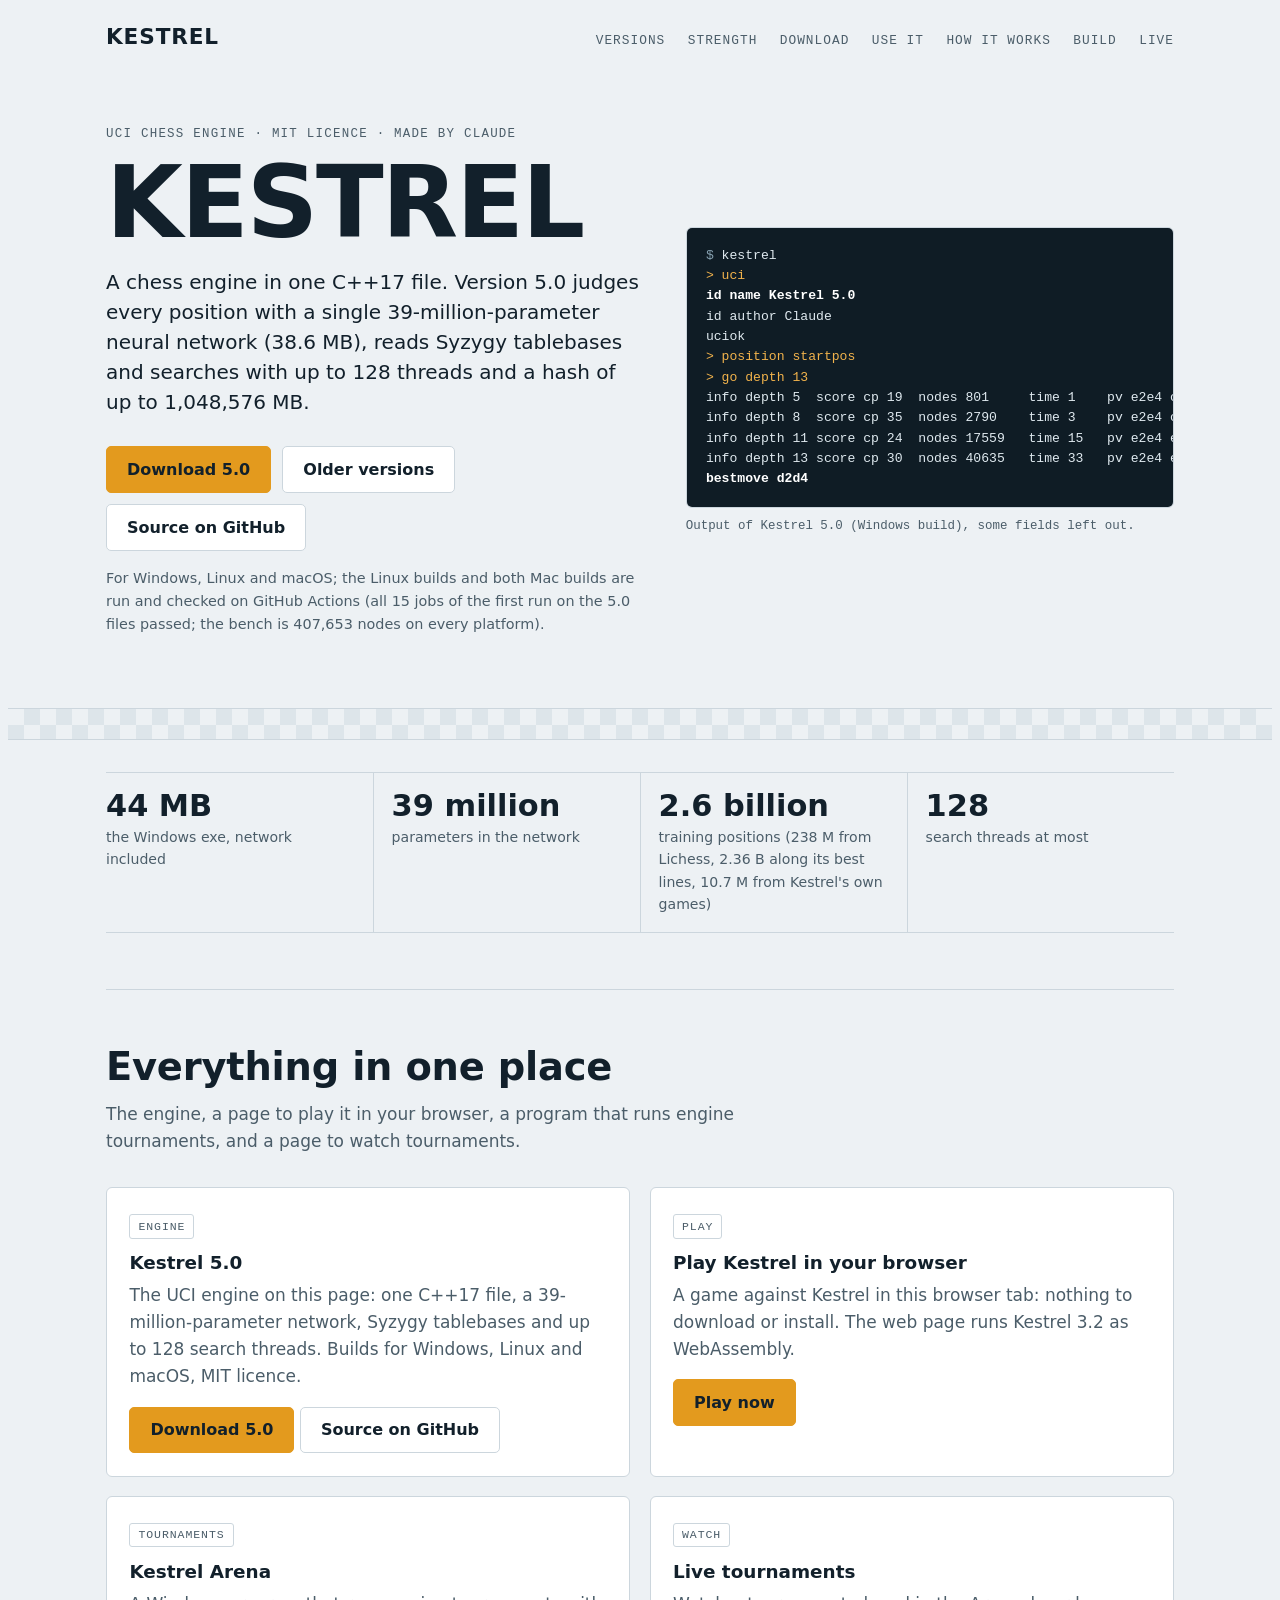
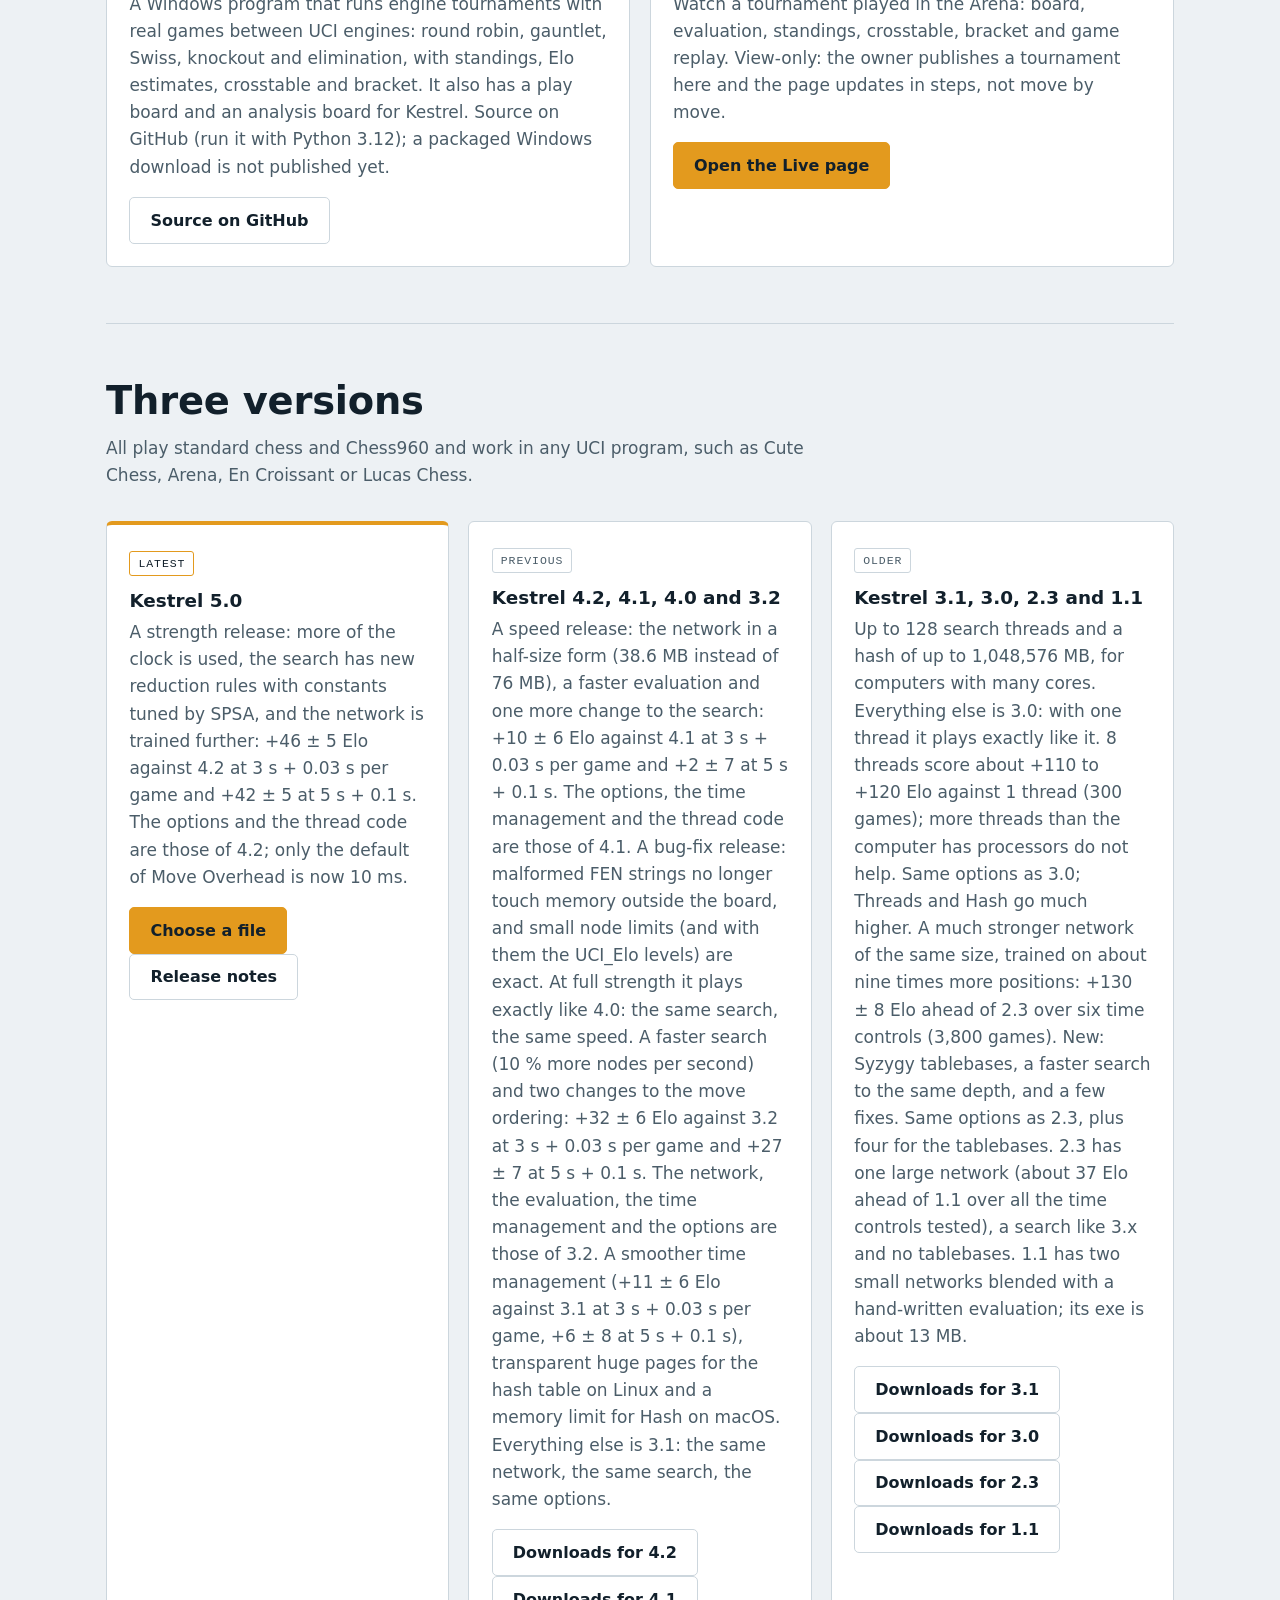
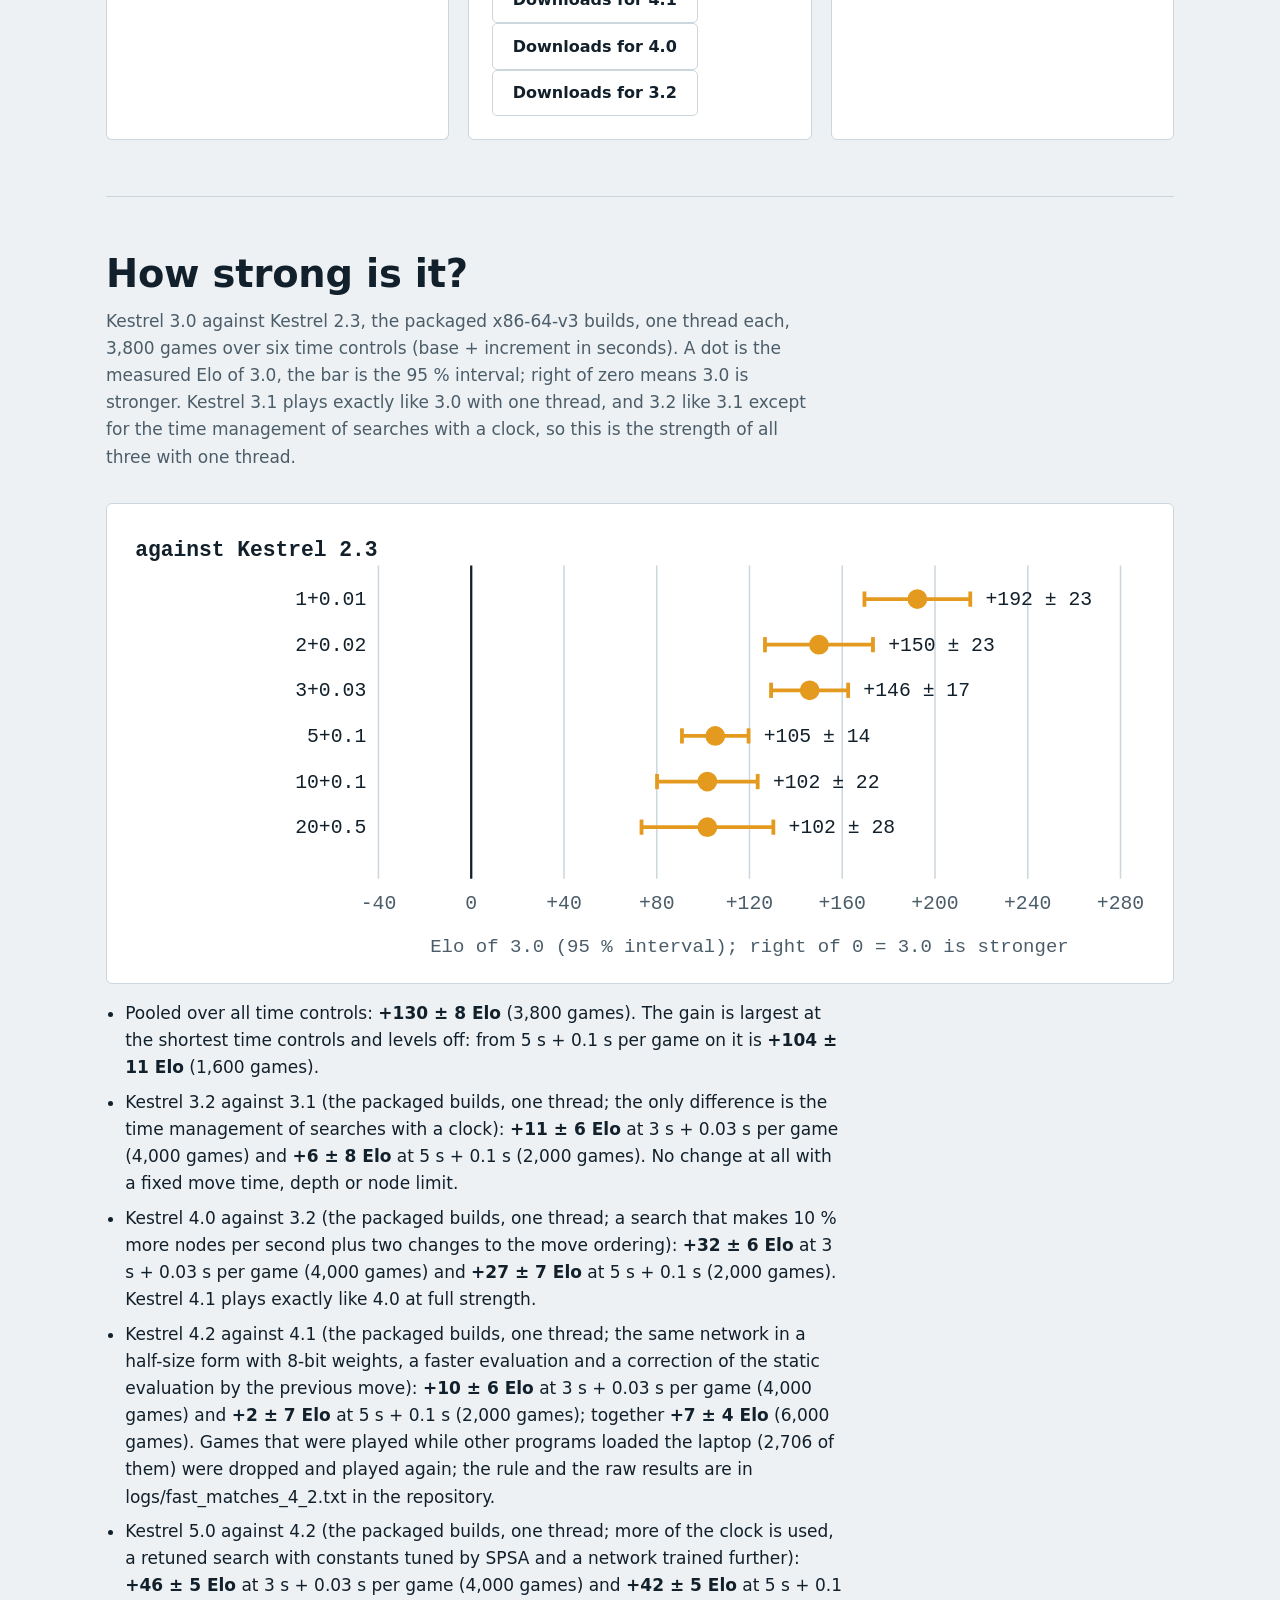
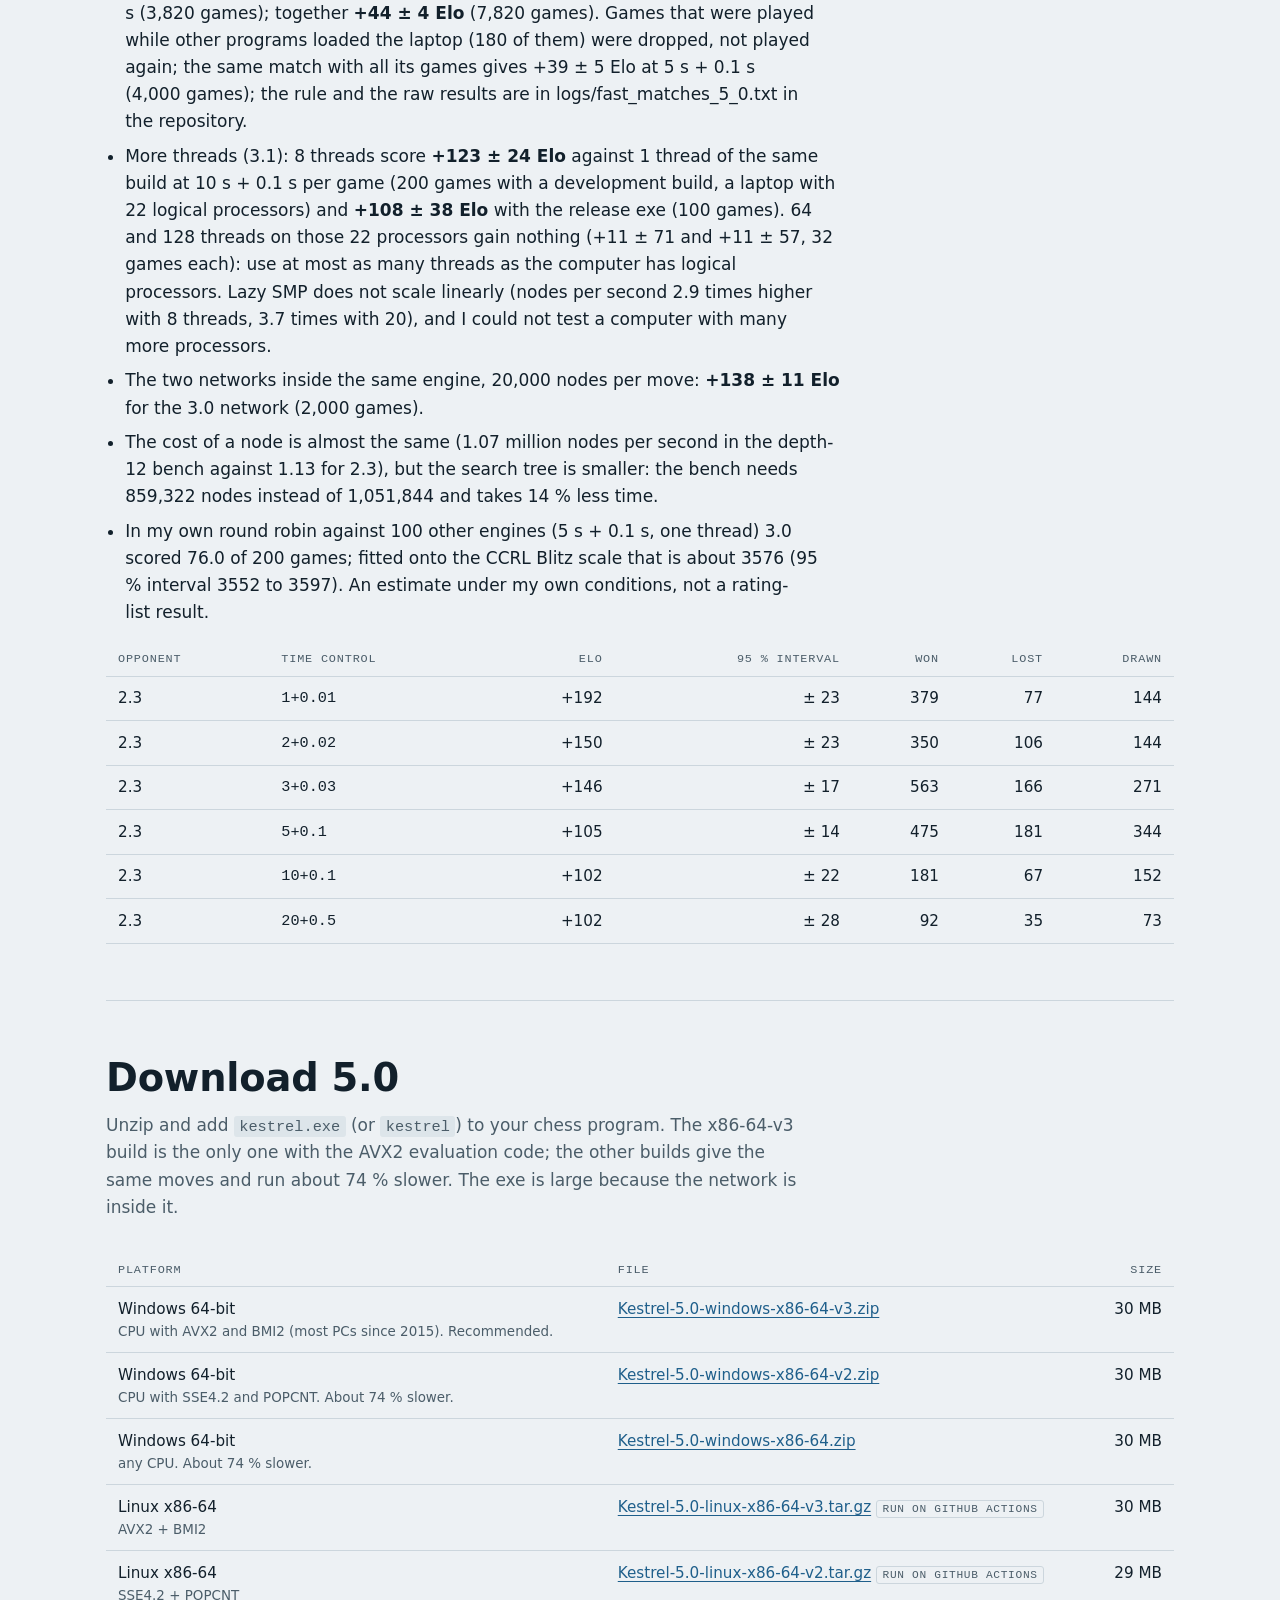
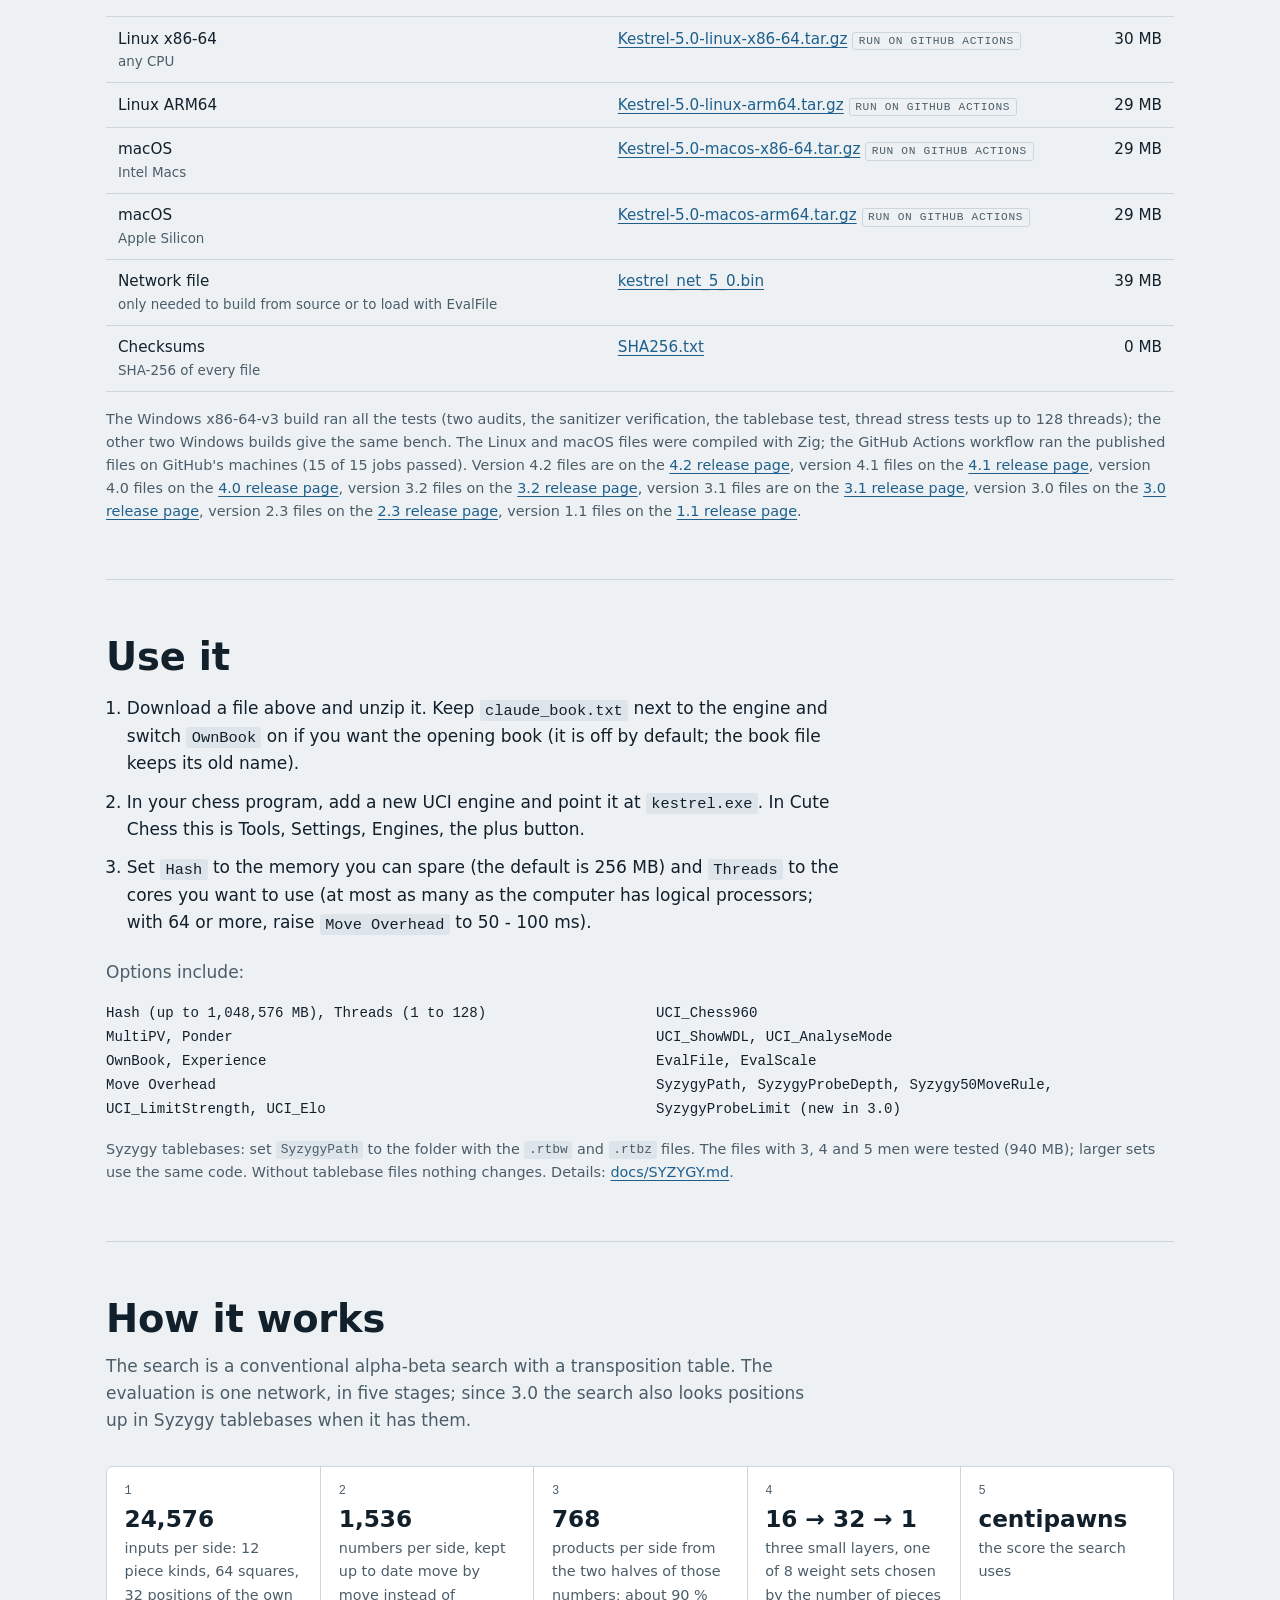
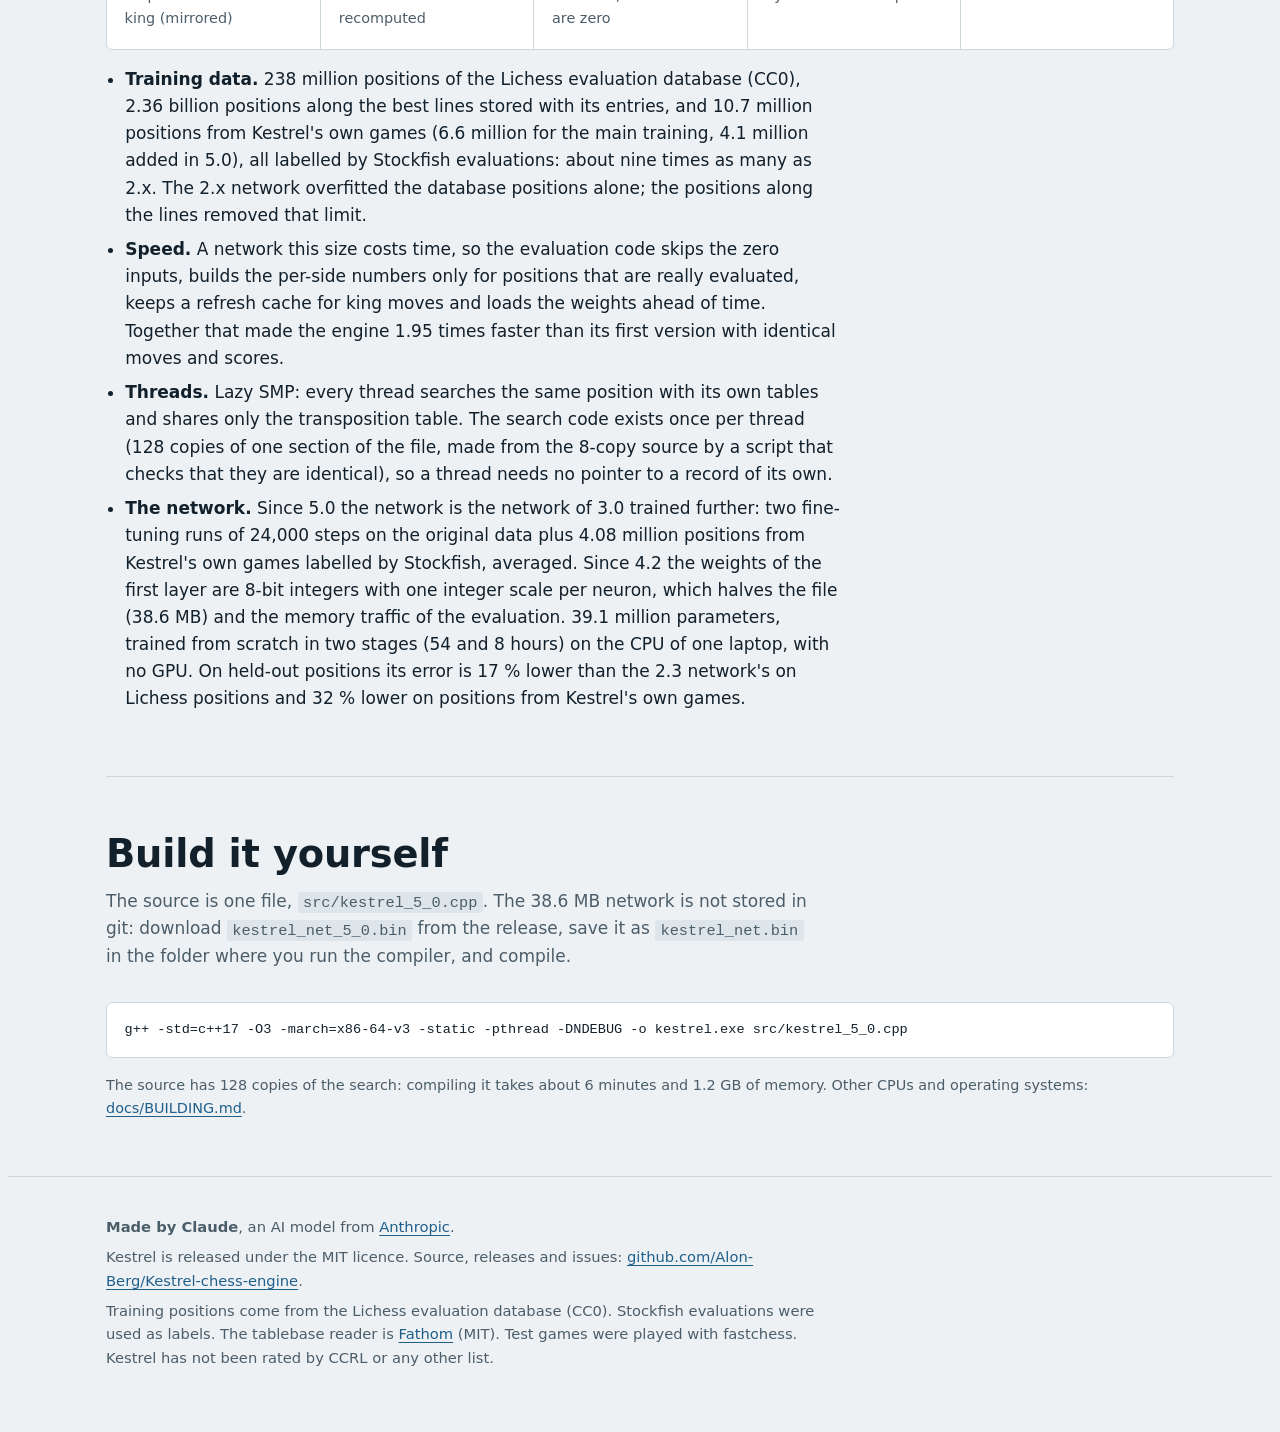
==== commit 89ec4ef3: "Kestrel 5.0: the workflow passed all 15 jobs on the published files The first run of verify-release." ====
--- a/docs/index.html
+++ b/docs/index.html
@@ -109,7 +109,7 @@
     <h1>Kestrel</h1>
     <p class="lead">A chess engine in one C++17 file. Version 5.0 judges every position with a single 39-million-parameter neural network (38.6 MB), reads Syzygy tablebases and searches with up to 128 threads and a hash of up to 1,048,576 MB.</p>
     <div class="cta"><a class="btn main" href="https://github.com/Alon-Berg/Kestrel-chess-engine/releases/tag/v5.0">Download 5.0</a><a class="btn" href="#versions">Older versions</a><a class="btn" href="https://github.com/Alon-Berg/Kestrel-chess-engine">Source on GitHub</a></div>
-    <p class="fine">For Windows, Linux and macOS; the Linux builds and both Mac builds are run and checked on GitHub Actions (the test run of the Apple Silicon build had to be repeated: GitHub had no Apple Silicon machine free at first).</p>
+    <p class="fine">For Windows, Linux and macOS; the Linux builds and both Mac builds are run and checked on GitHub Actions (all 15 jobs of the first run on the 5.0 files passed; the bench is 407,653 nodes on every platform).</p>
   </div>
   <div>
 <pre class="term" aria-label="Example UCI session"><span class="dim">$</span> kestrel
@@ -217,7 +217,7 @@
   <h2>Download 5.0</h2>
   <p class="intro">Unzip and add <code>kestrel.exe</code> (or <code>kestrel</code>) to your chess program. The x86-64-v3 build is the only one with the AVX2 evaluation code; the other builds give the same moves and run about 74 % slower. The exe is large because the network is inside it.</p>
   <div class="tablewrap"><table><thead><tr><th>Platform</th><th>File</th><th class="n">Size</th></tr></thead><tbody><tr><td>Windows 64-bit<span class="sub">CPU with AVX2 and BMI2 (most PCs since 2015). Recommended.</span></td><td><a href="https://github.com/Alon-Berg/Kestrel-chess-engine/releases/download/v5.0/Kestrel-5.0-windows-x86-64-v3.zip">Kestrel-5.0-windows-x86-64-v3.zip</a></td><td class="n">30 MB</td></tr><tr><td>Windows 64-bit<span class="sub">CPU with SSE4.2 and POPCNT. About 74 % slower.</span></td><td><a href="https://github.com/Alon-Berg/Kestrel-chess-engine/releases/download/v5.0/Kestrel-5.0-windows-x86-64-v2.zip">Kestrel-5.0-windows-x86-64-v2.zip</a></td><td class="n">30 MB</td></tr><tr><td>Windows 64-bit<span class="sub">any CPU. About 74 % slower.</span></td><td><a href="https://github.com/Alon-Berg/Kestrel-chess-engine/releases/download/v5.0/Kestrel-5.0-windows-x86-64.zip">Kestrel-5.0-windows-x86-64.zip</a></td><td class="n">30 MB</td></tr><tr><td>Linux x86-64<span class="sub">AVX2 + BMI2</span></td><td><a href="https://github.com/Alon-Berg/Kestrel-chess-engine/releases/download/v5.0/Kestrel-5.0-linux-x86-64-v3.tar.gz">Kestrel-5.0-linux-x86-64-v3.tar.gz</a> <span class="flag">run on GitHub Actions</span></td><td class="n">30 MB</td></tr><tr><td>Linux x86-64<span class="sub">SSE4.2 + POPCNT</span></td><td><a href="https://github.com/Alon-Berg/Kestrel-chess-engine/releases/download/v5.0/Kestrel-5.0-linux-x86-64-v2.tar.gz">Kestrel-5.0-linux-x86-64-v2.tar.gz</a> <span class="flag">run on GitHub Actions</span></td><td class="n">29 MB</td></tr><tr><td>Linux x86-64<span class="sub">any CPU</span></td><td><a href="https://github.com/Alon-Berg/Kestrel-chess-engine/releases/download/v5.0/Kestrel-5.0-linux-x86-64.tar.gz">Kestrel-5.0-linux-x86-64.tar.gz</a> <span class="flag">run on GitHub Actions</span></td><td class="n">30 MB</td></tr><tr><td>Linux ARM64<span class="sub"></span></td><td><a href="https://github.com/Alon-Berg/Kestrel-chess-engine/releases/download/v5.0/Kestrel-5.0-linux-arm64.tar.gz">Kestrel-5.0-linux-arm64.tar.gz</a> <span class="flag">run on GitHub Actions</span></td><td class="n">29 MB</td></tr><tr><td>macOS<span class="sub">Intel Macs</span></td><td><a href="https://github.com/Alon-Berg/Kestrel-chess-engine/releases/download/v5.0/Kestrel-5.0-macos-x86-64.tar.gz">Kestrel-5.0-macos-x86-64.tar.gz</a> <span class="flag">run on GitHub Actions</span></td><td class="n">29 MB</td></tr><tr><td>macOS<span class="sub">Apple Silicon</span></td><td><a href="https://github.com/Alon-Berg/Kestrel-chess-engine/releases/download/v5.0/Kestrel-5.0-macos-arm64.tar.gz">Kestrel-5.0-macos-arm64.tar.gz</a> <span class="flag">run on GitHub Actions</span></td><td class="n">29 MB</td></tr><tr><td>Network file<span class="sub">only needed to build from source or to load with EvalFile</span></td><td><a href="https://github.com/Alon-Berg/Kestrel-chess-engine/releases/download/v5.0/kestrel_net_5_0.bin">kestrel_net_5_0.bin</a></td><td class="n">39 MB</td></tr><tr><td>Checksums<span class="sub">SHA-256 of every file</span></td><td><a href="https://github.com/Alon-Berg/Kestrel-chess-engine/releases/download/v5.0/SHA256.txt">SHA256.txt</a></td><td class="n">0 MB</td></tr></tbody></table></div>
-  <p class="fine">The Windows x86-64-v3 build ran all the tests (two audits, the sanitizer verification, the tablebase test, thread stress tests up to 128 threads); the other two Windows builds give the same bench. The Linux and macOS files were compiled with Zig; the GitHub Actions workflow runs the published files on GitHub's machines. Version 4.2 files are on the <a href="https://github.com/Alon-Berg/Kestrel-chess-engine/releases/tag/v4.2">4.2 release page</a>, version 4.1 files on the <a href="https://github.com/Alon-Berg/Kestrel-chess-engine/releases/tag/v4.1">4.1 release page</a>, version 4.0 files on the <a href="https://github.com/Alon-Berg/Kestrel-chess-engine/releases/tag/v4.0">4.0 release page</a>, version 3.2 files on the <a href="https://github.com/Alon-Berg/Kestrel-chess-engine/releases/tag/v3.2">3.2 release page</a>, version 3.1 files are on the <a href="https://github.com/Alon-Berg/Kestrel-chess-engine/releases/tag/v3.1">3.1 release page</a>, version 3.0 files on the <a href="https://github.com/Alon-Berg/Kestrel-chess-engine/releases/tag/v3.0">3.0 release page</a>, version 2.3 files on the <a href="https://github.com/Alon-Berg/Kestrel-chess-engine/releases/tag/v2.3">2.3 release page</a>, version 1.1 files on the <a href="https://github.com/Alon-Berg/Kestrel-chess-engine/releases/tag/v1.0">1.1 release page</a>.</p>
+  <p class="fine">The Windows x86-64-v3 build ran all the tests (two audits, the sanitizer verification, the tablebase test, thread stress tests up to 128 threads); the other two Windows builds give the same bench. The Linux and macOS files were compiled with Zig; the GitHub Actions workflow ran the published files on GitHub's machines (15 of 15 jobs passed). Version 4.2 files are on the <a href="https://github.com/Alon-Berg/Kestrel-chess-engine/releases/tag/v4.2">4.2 release page</a>, version 4.1 files on the <a href="https://github.com/Alon-Berg/Kestrel-chess-engine/releases/tag/v4.1">4.1 release page</a>, version 4.0 files on the <a href="https://github.com/Alon-Berg/Kestrel-chess-engine/releases/tag/v4.0">4.0 release page</a>, version 3.2 files on the <a href="https://github.com/Alon-Berg/Kestrel-chess-engine/releases/tag/v3.2">3.2 release page</a>, version 3.1 files are on the <a href="https://github.com/Alon-Berg/Kestrel-chess-engine/releases/tag/v3.1">3.1 release page</a>, version 3.0 files on the <a href="https://github.com/Alon-Berg/Kestrel-chess-engine/releases/tag/v3.0">3.0 release page</a>, version 2.3 files on the <a href="https://github.com/Alon-Berg/Kestrel-chess-engine/releases/tag/v2.3">2.3 release page</a>, version 1.1 files on the <a href="https://github.com/Alon-Berg/Kestrel-chess-engine/releases/tag/v1.0">1.1 release page</a>.</p>
 </section>
 
 <section id="use">
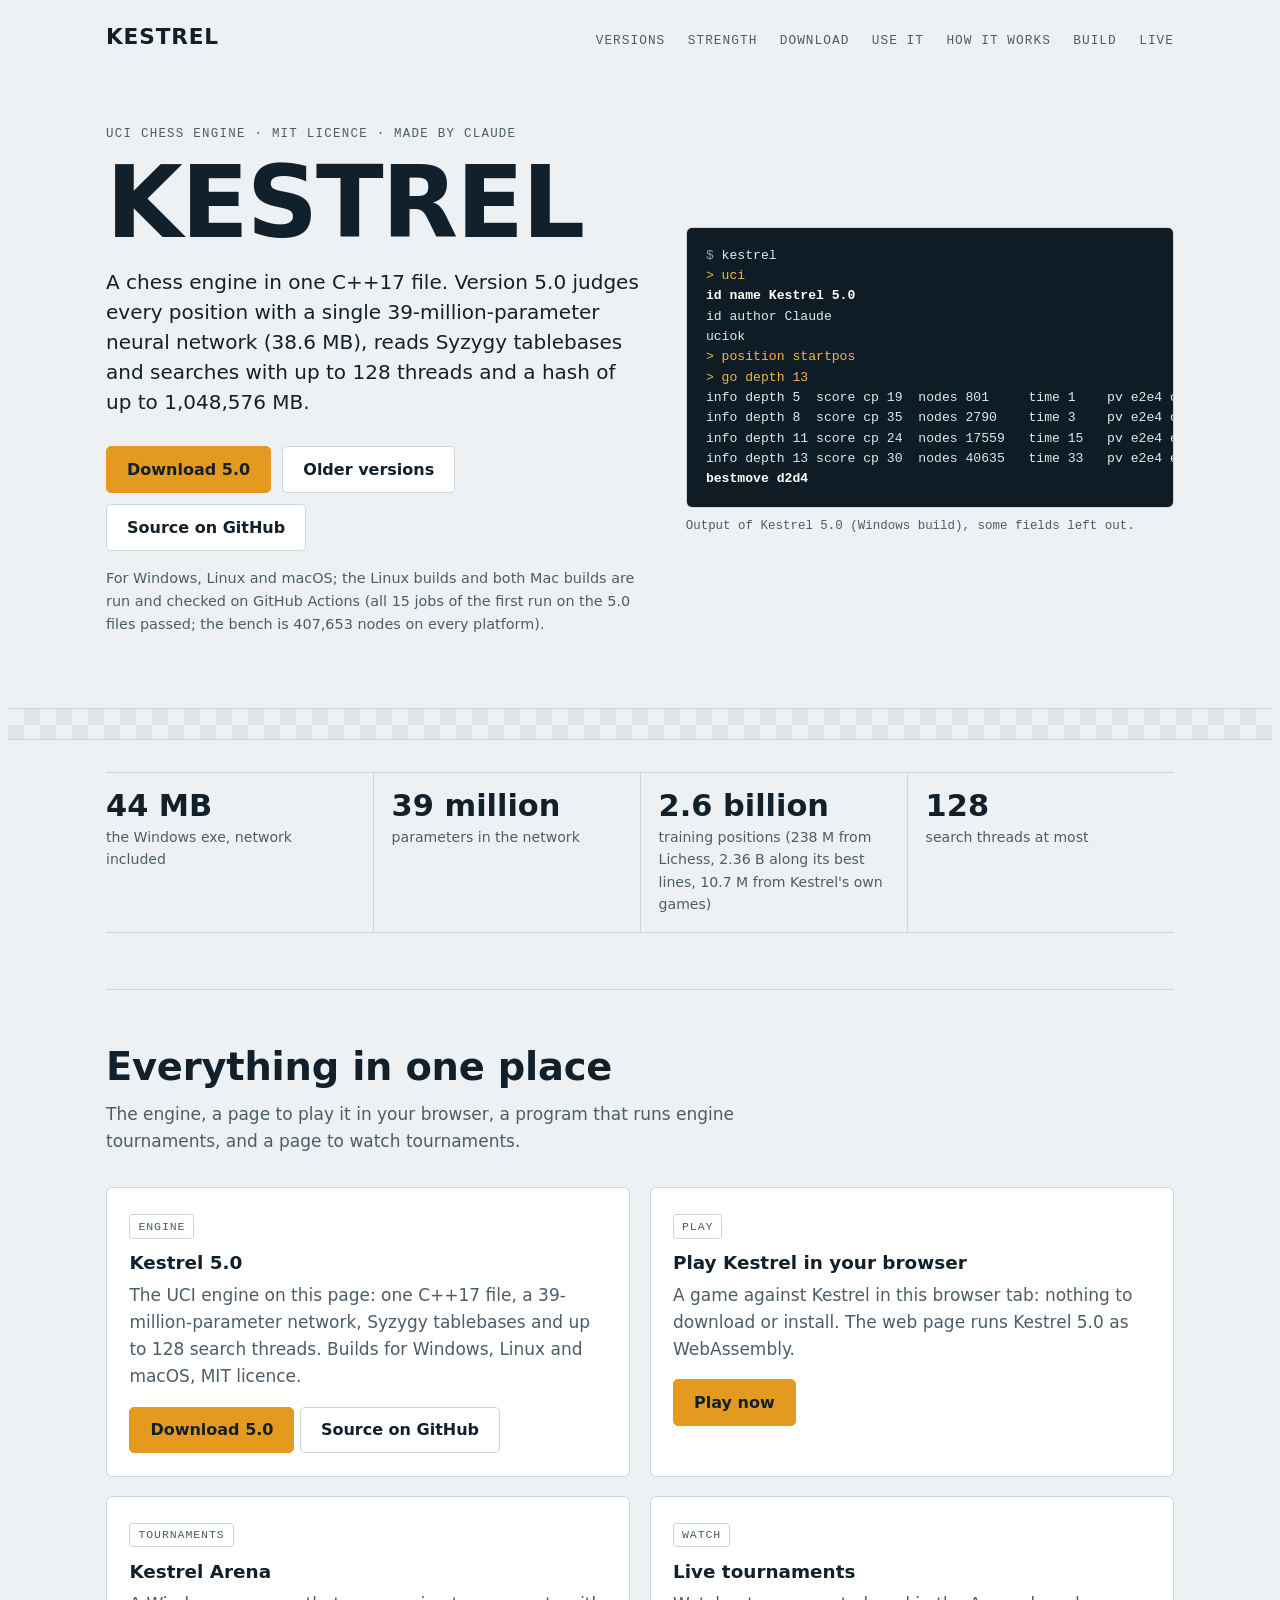
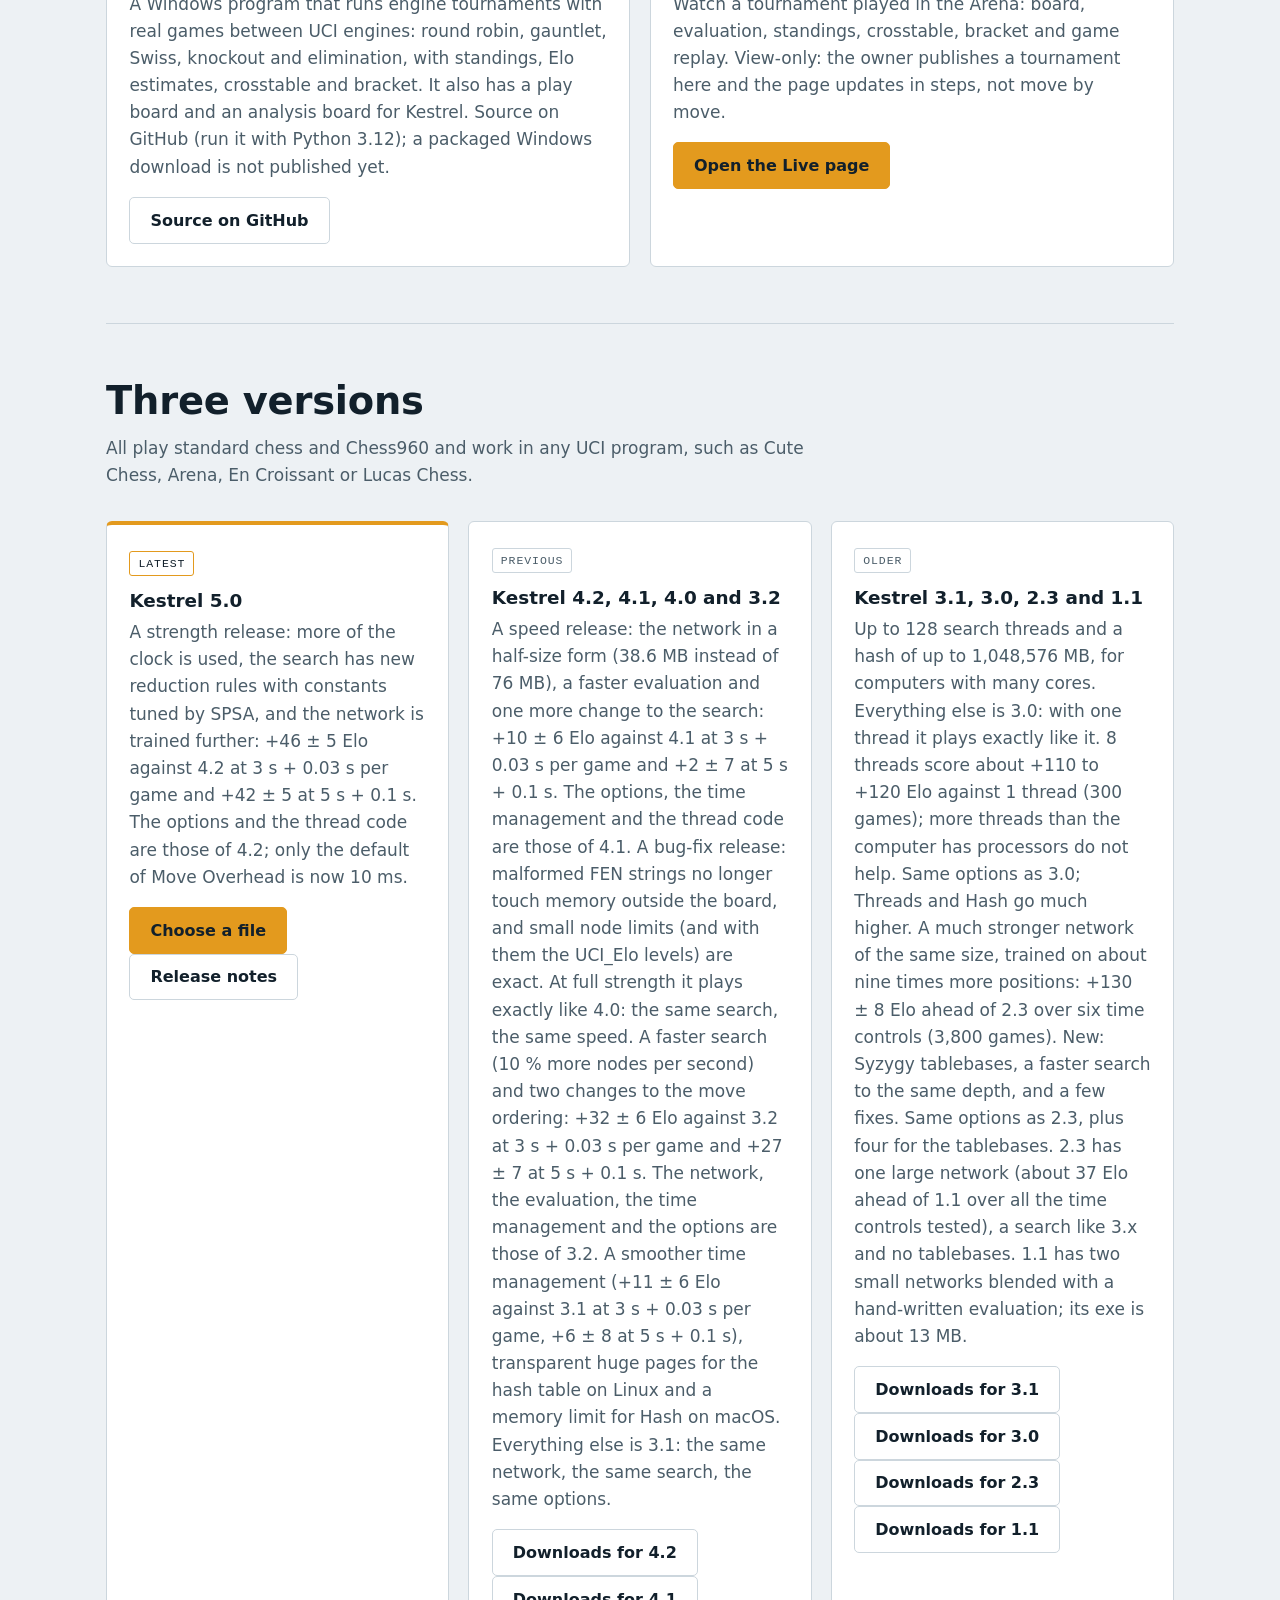
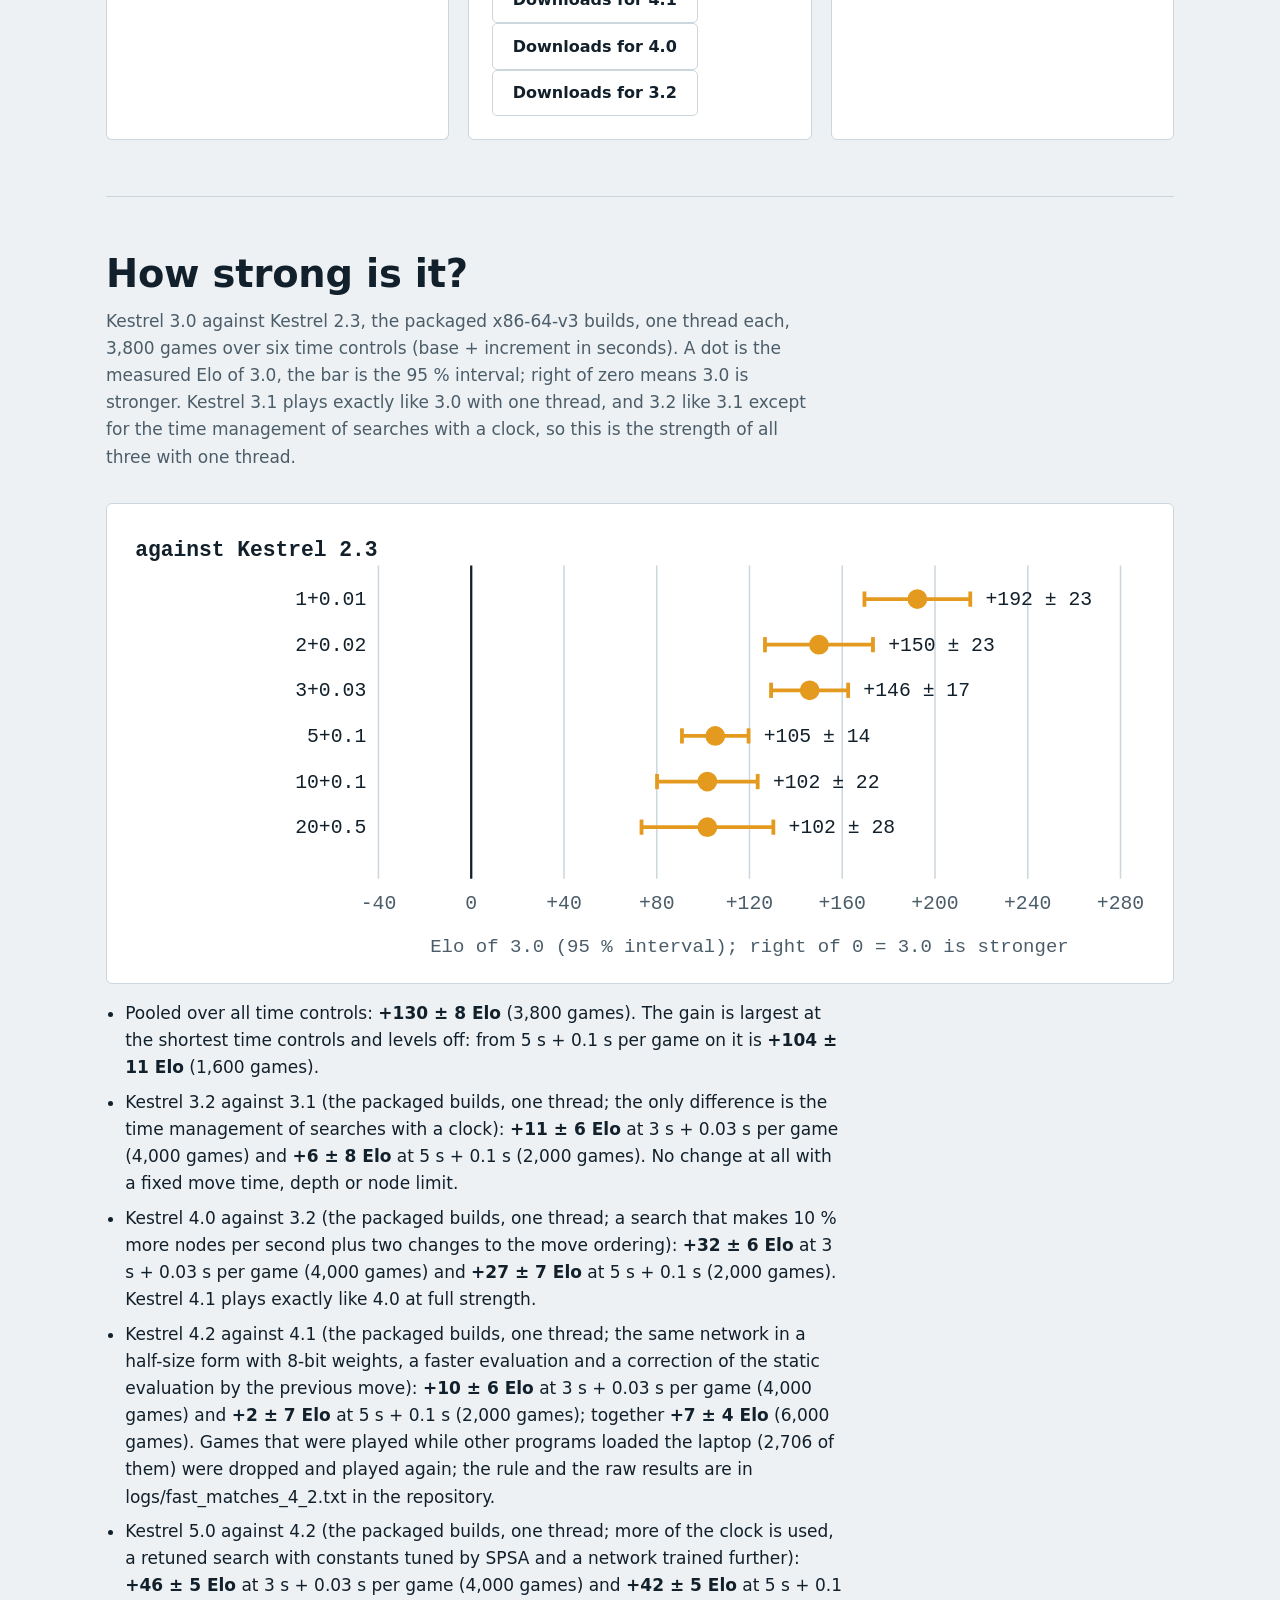
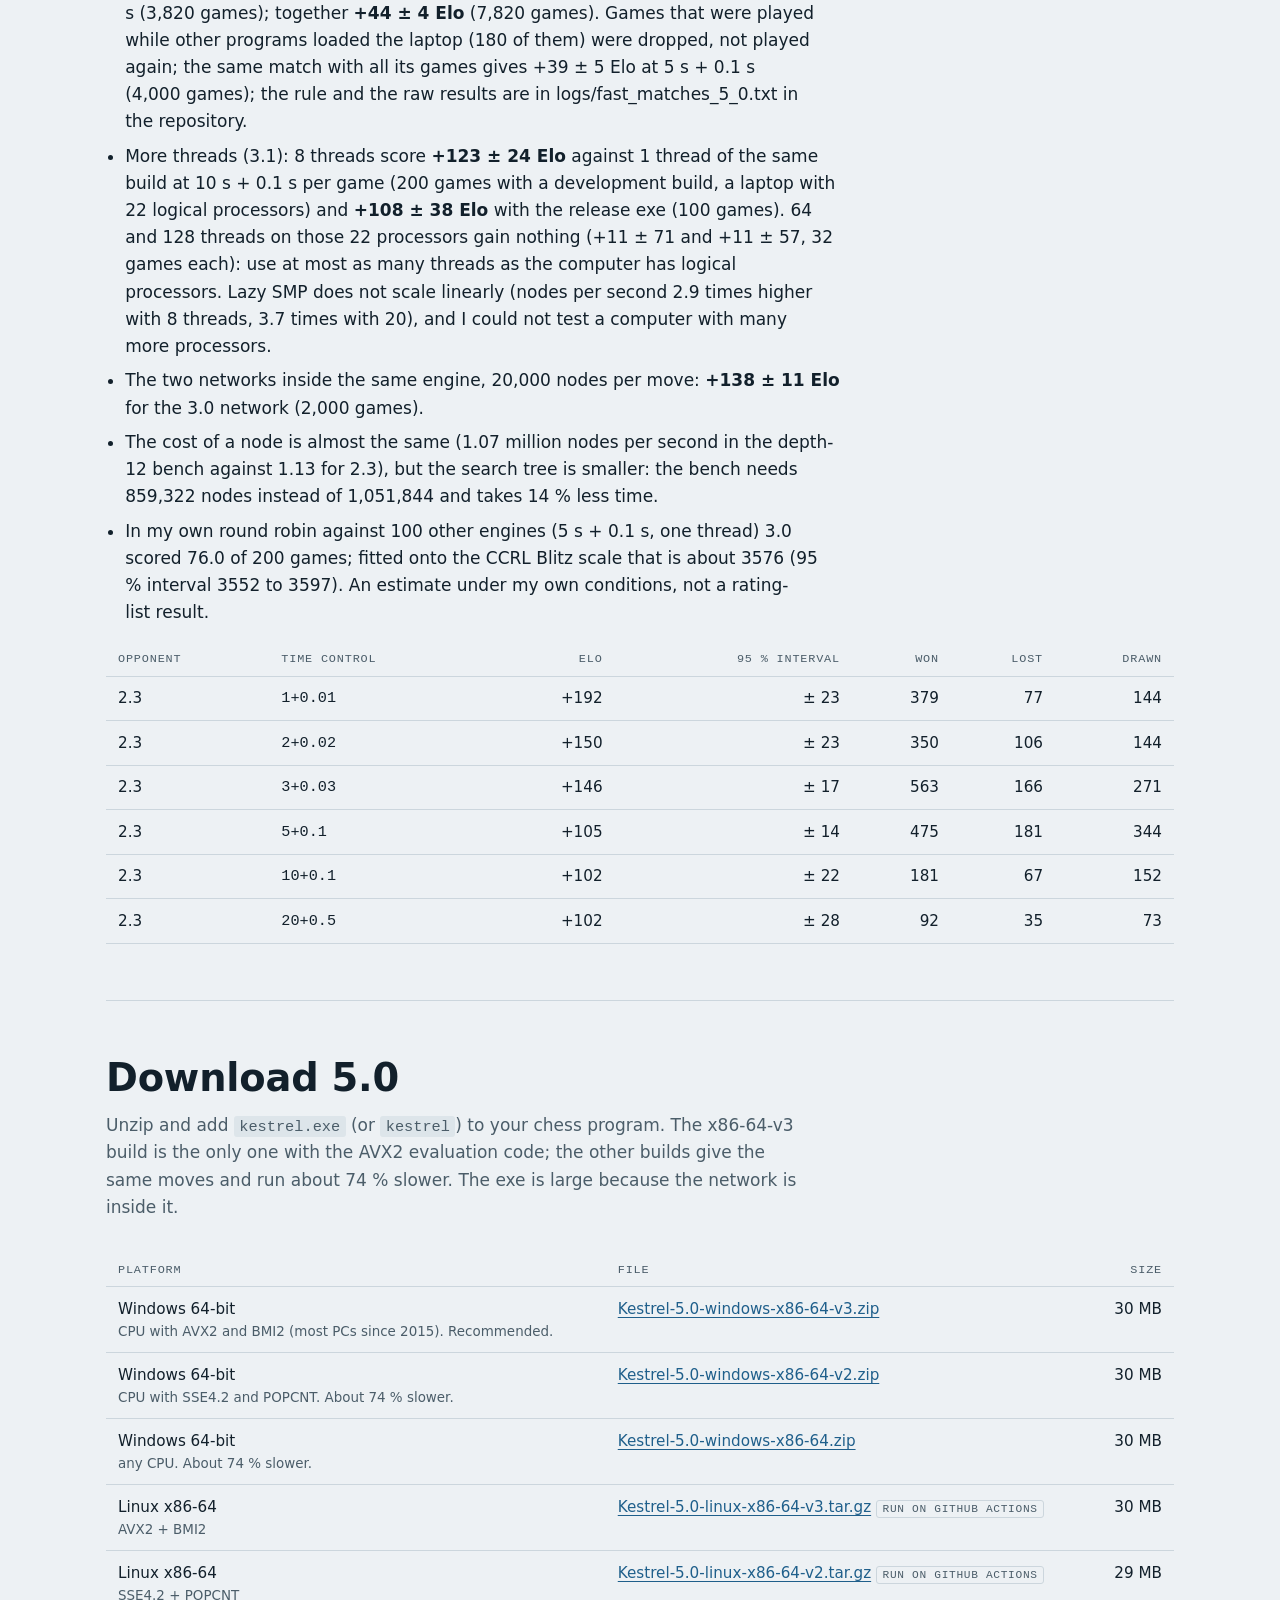
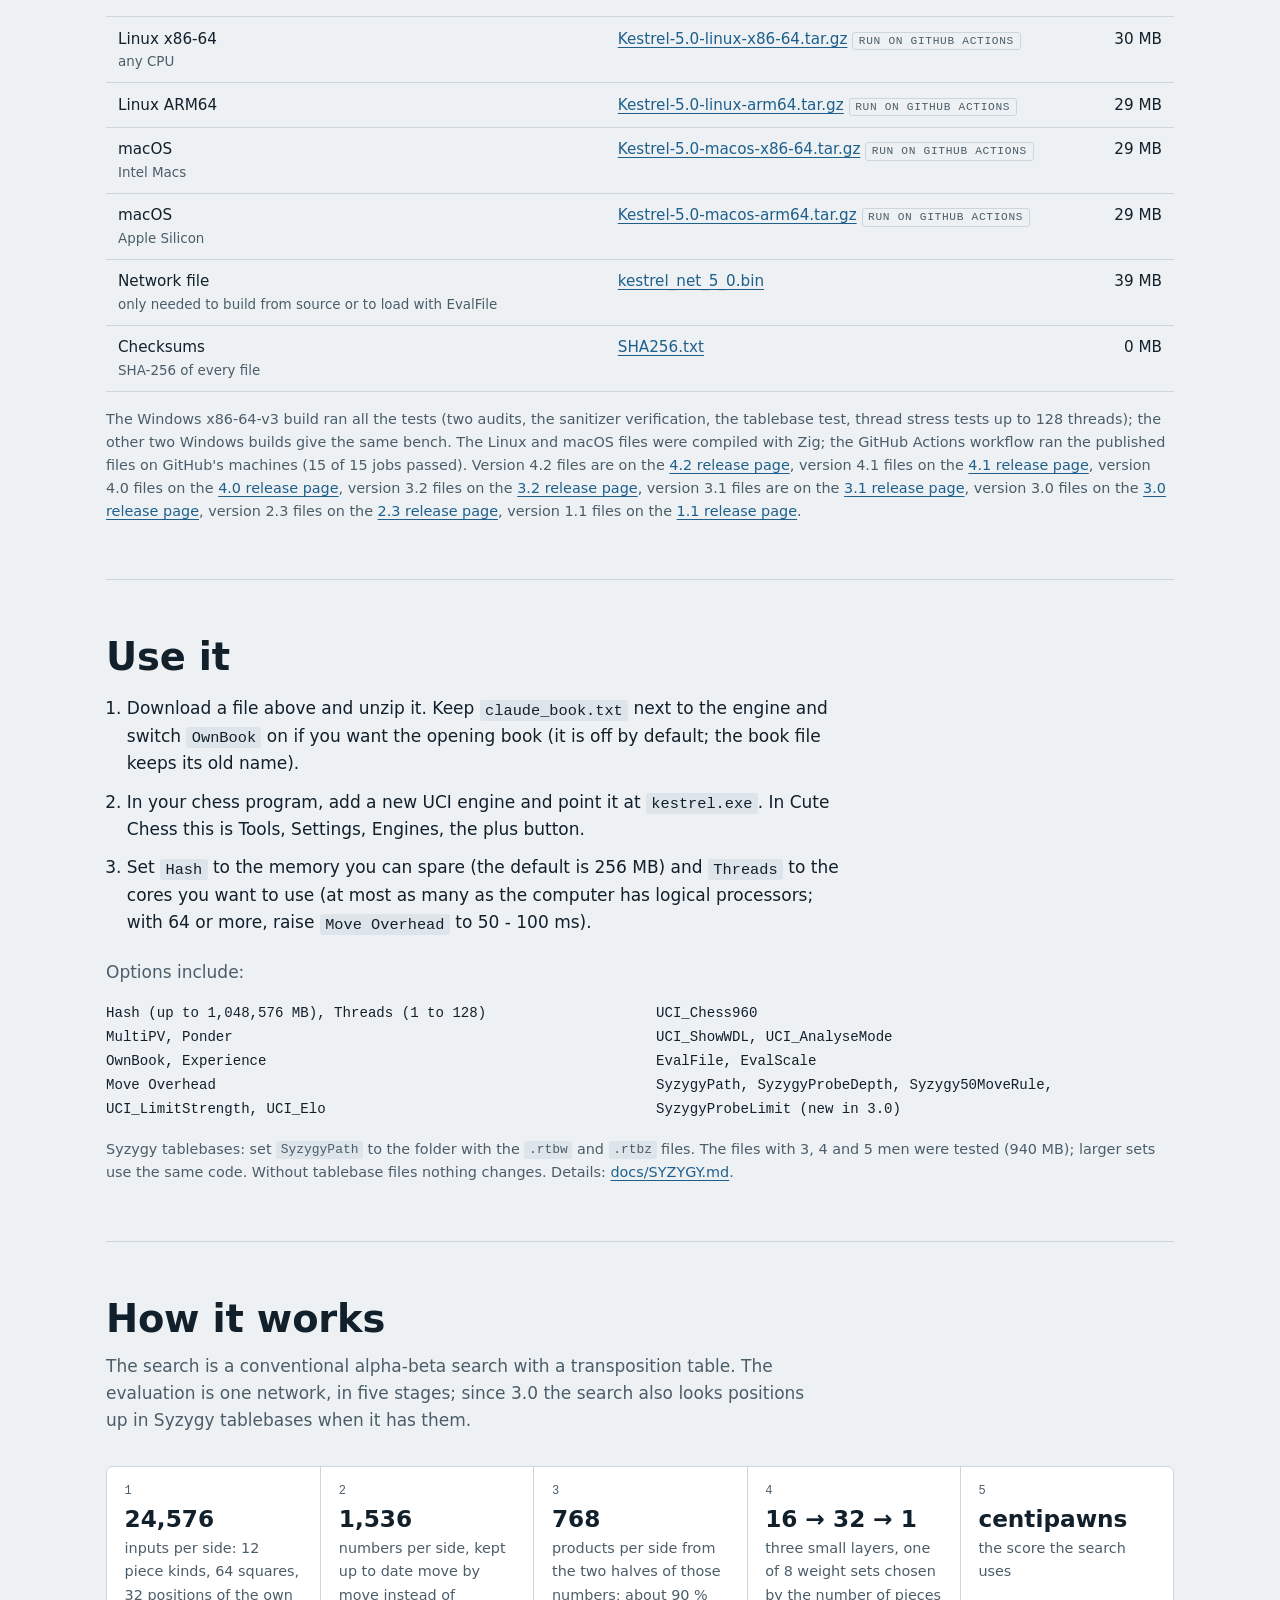
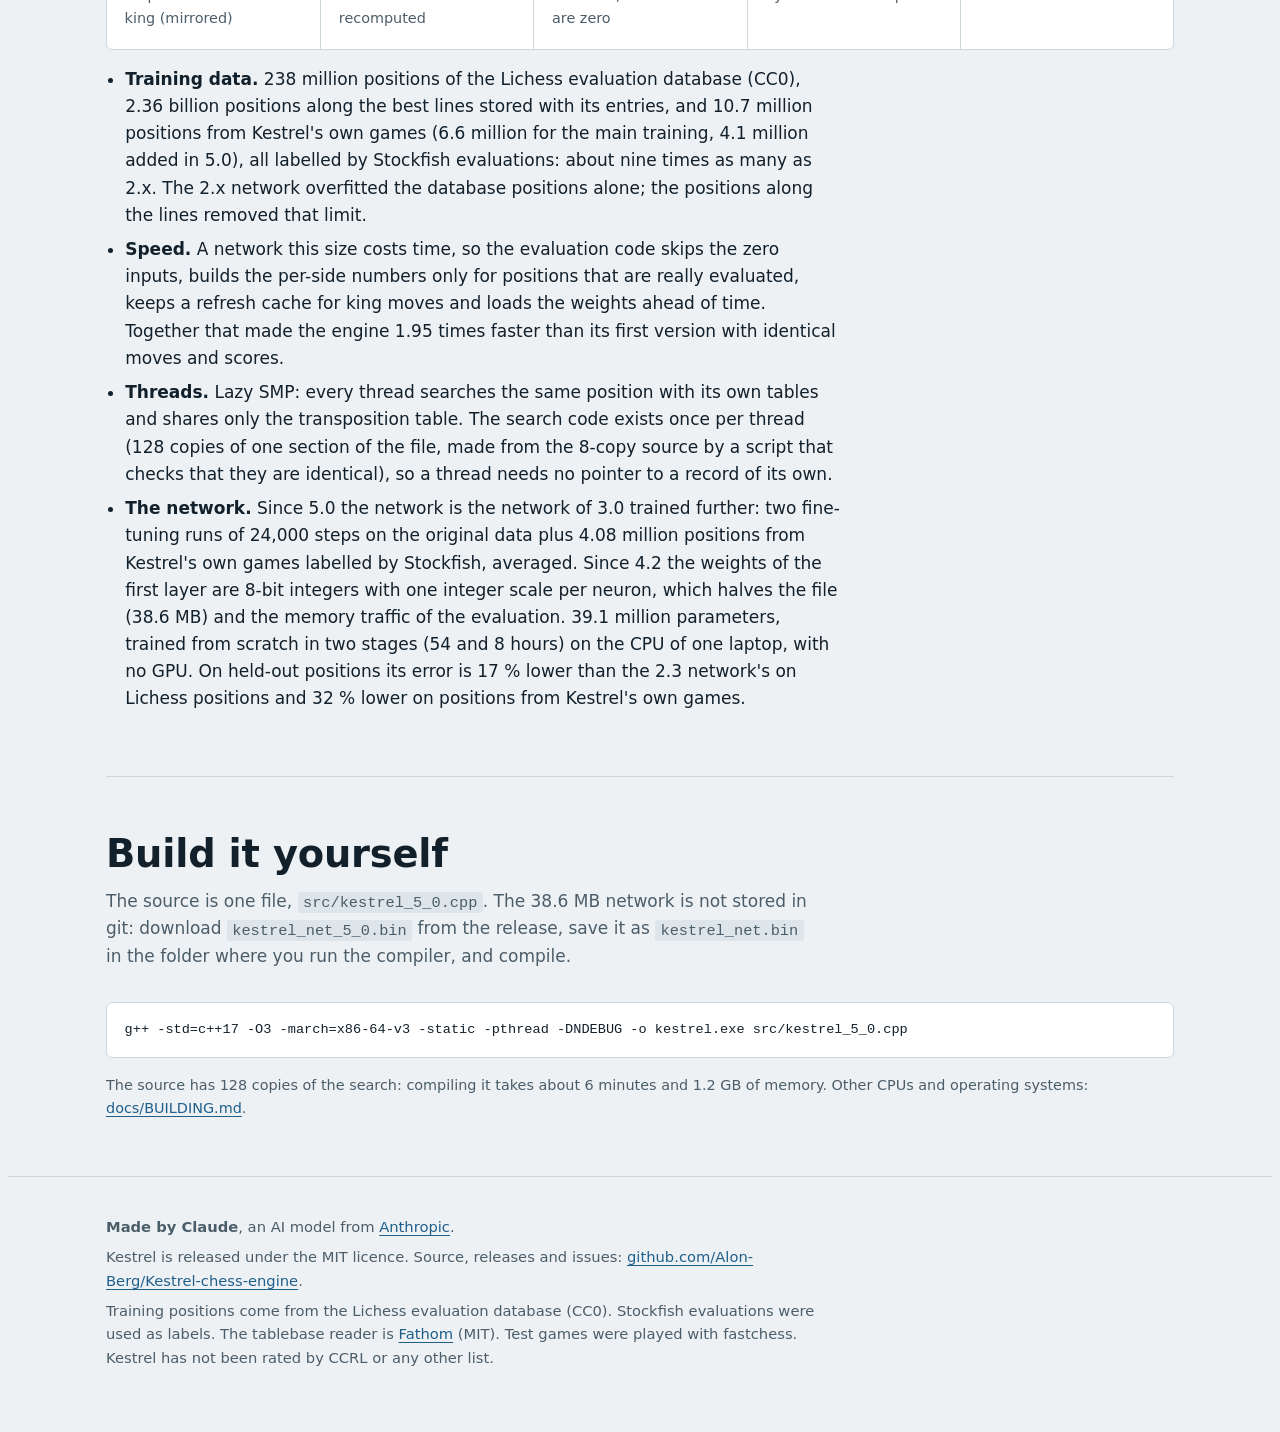
==== commit c1ede5b6: "Play page: Kestrel 5.0 (WebAssembly build and the 5.0 network) The page at /play/ ran Kestrel 3.2; i" ====
--- a/docs/index.html
+++ b/docs/index.html
@@ -152,7 +152,7 @@
     <article class="card">
       <span class="tag">Play</span>
       <h3>Play Kestrel in your browser</h3>
-      <p>A game against Kestrel in this browser tab: nothing to download or install. The web page runs Kestrel 3.2 as WebAssembly.</p>
+      <p>A game against Kestrel in this browser tab: nothing to download or install. The web page runs Kestrel 5.0 as WebAssembly.</p>
       <a class="btn main" href="play/">Play now</a>
     </article>
     <article class="card">
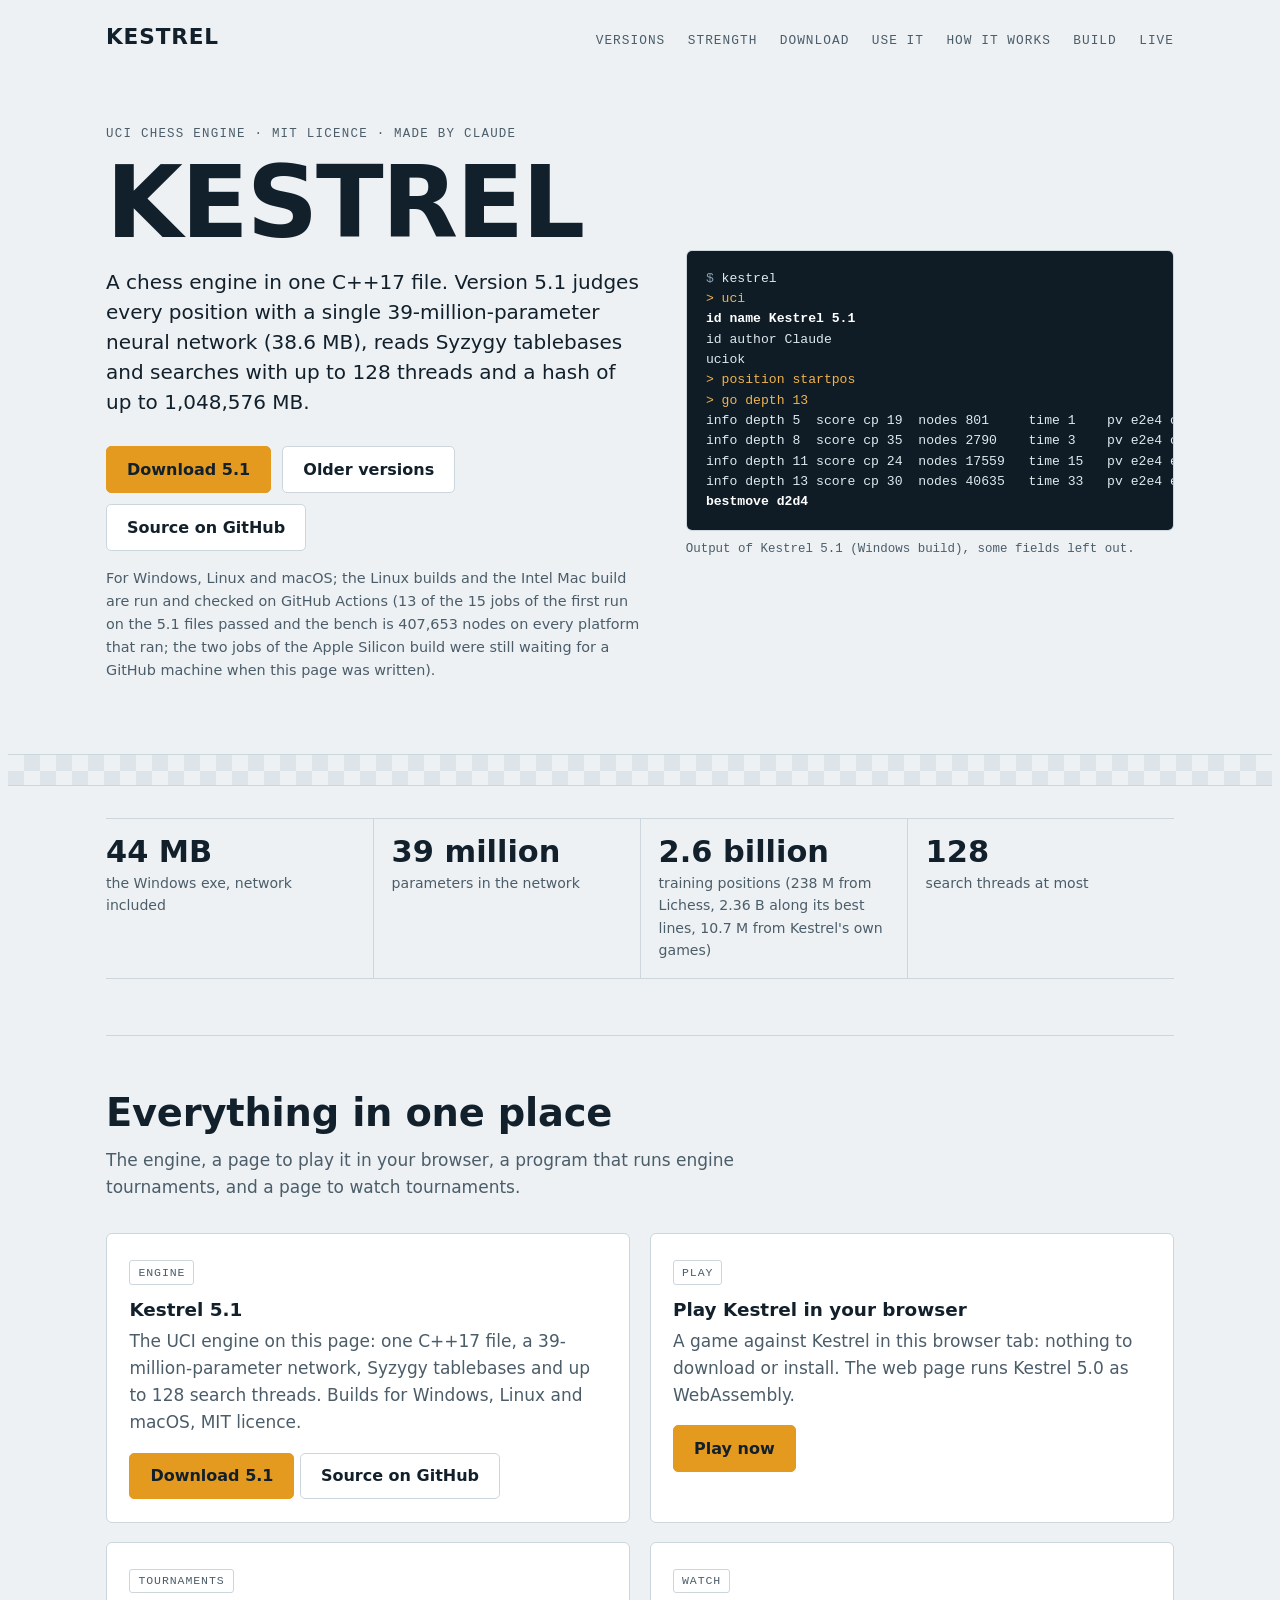
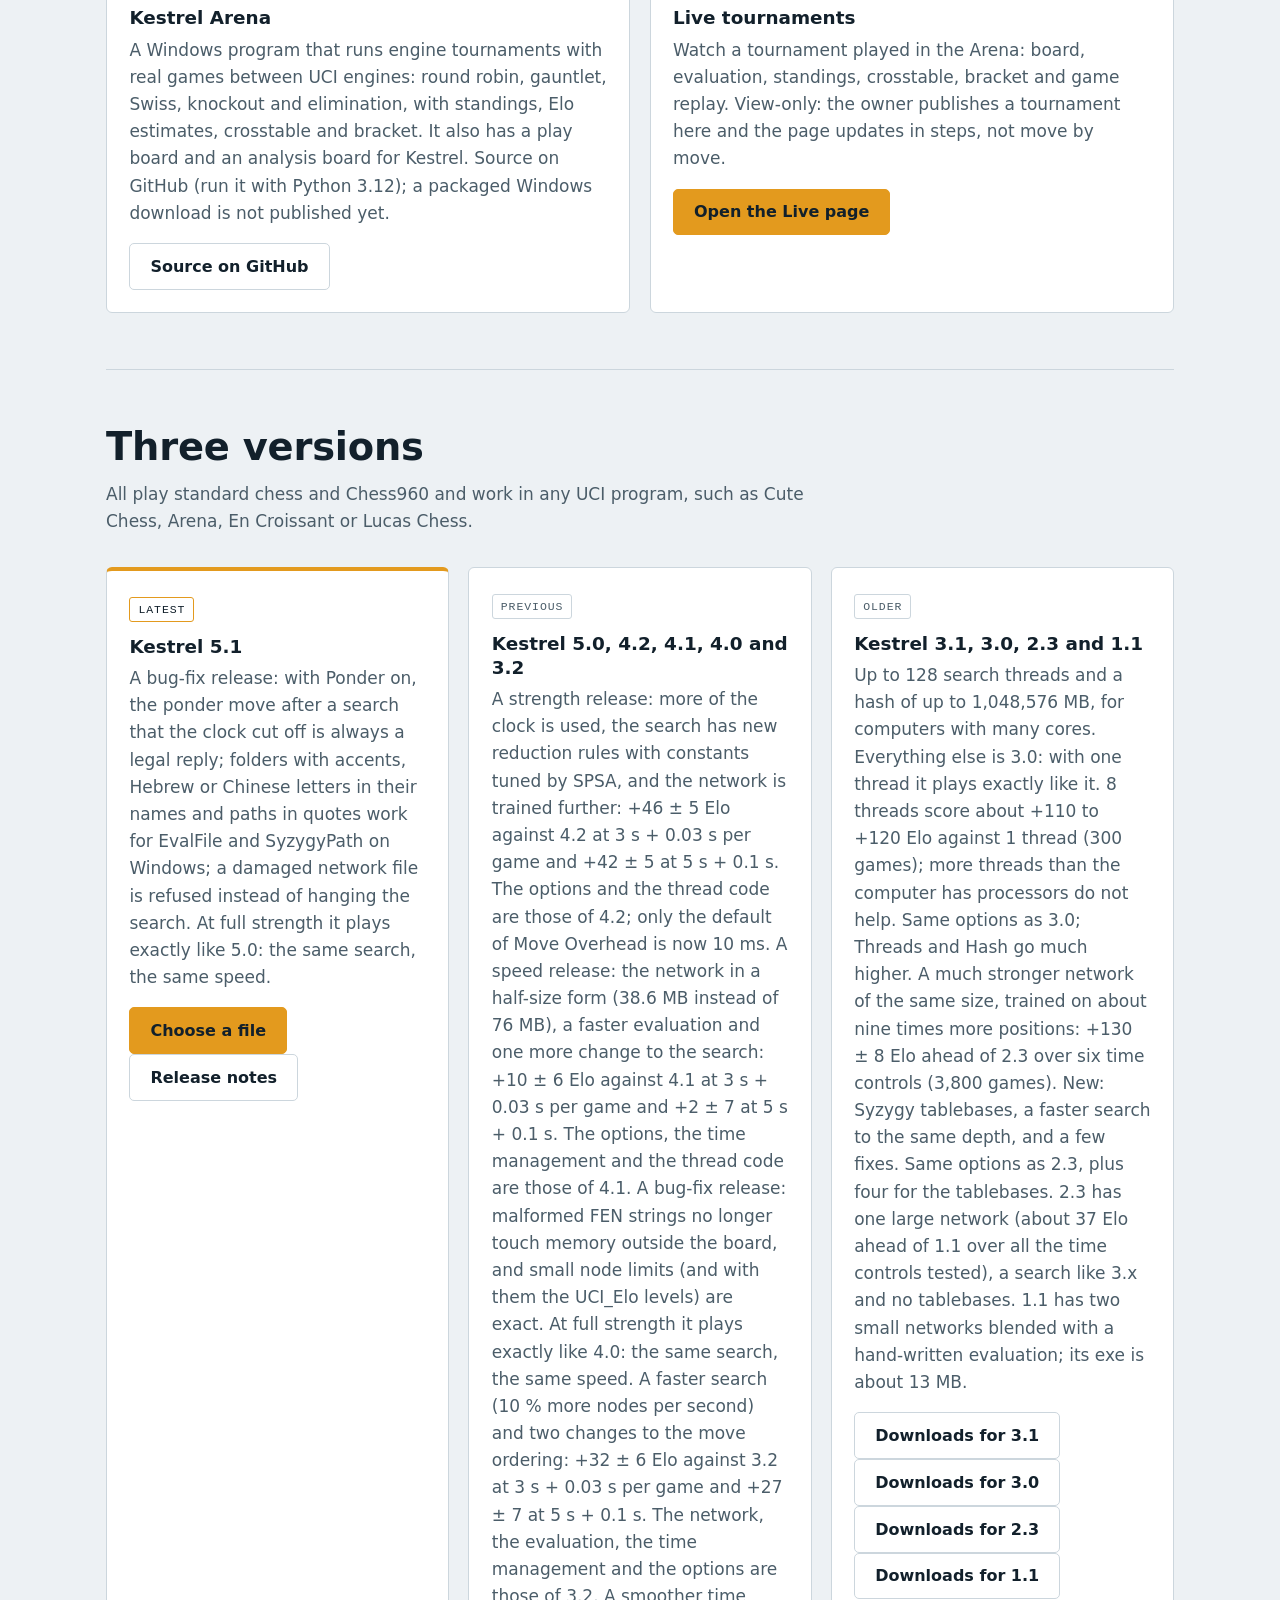
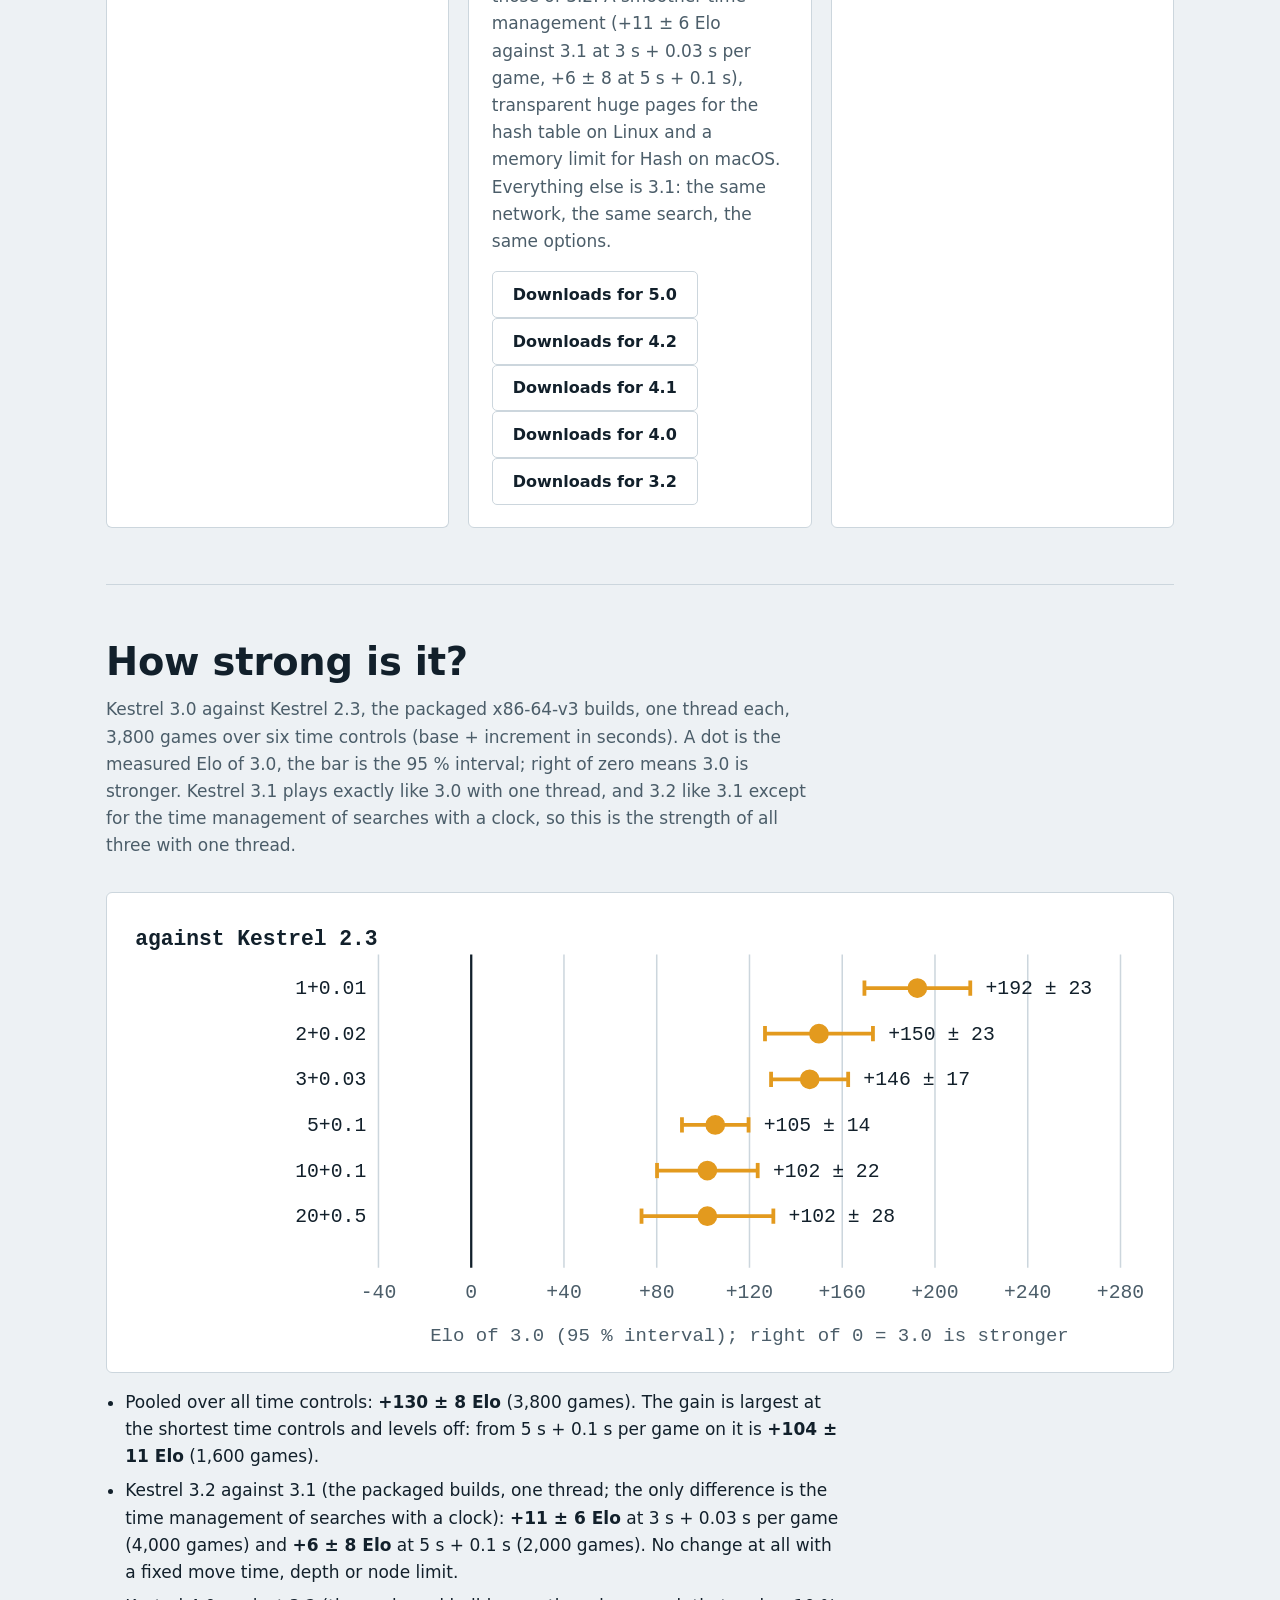
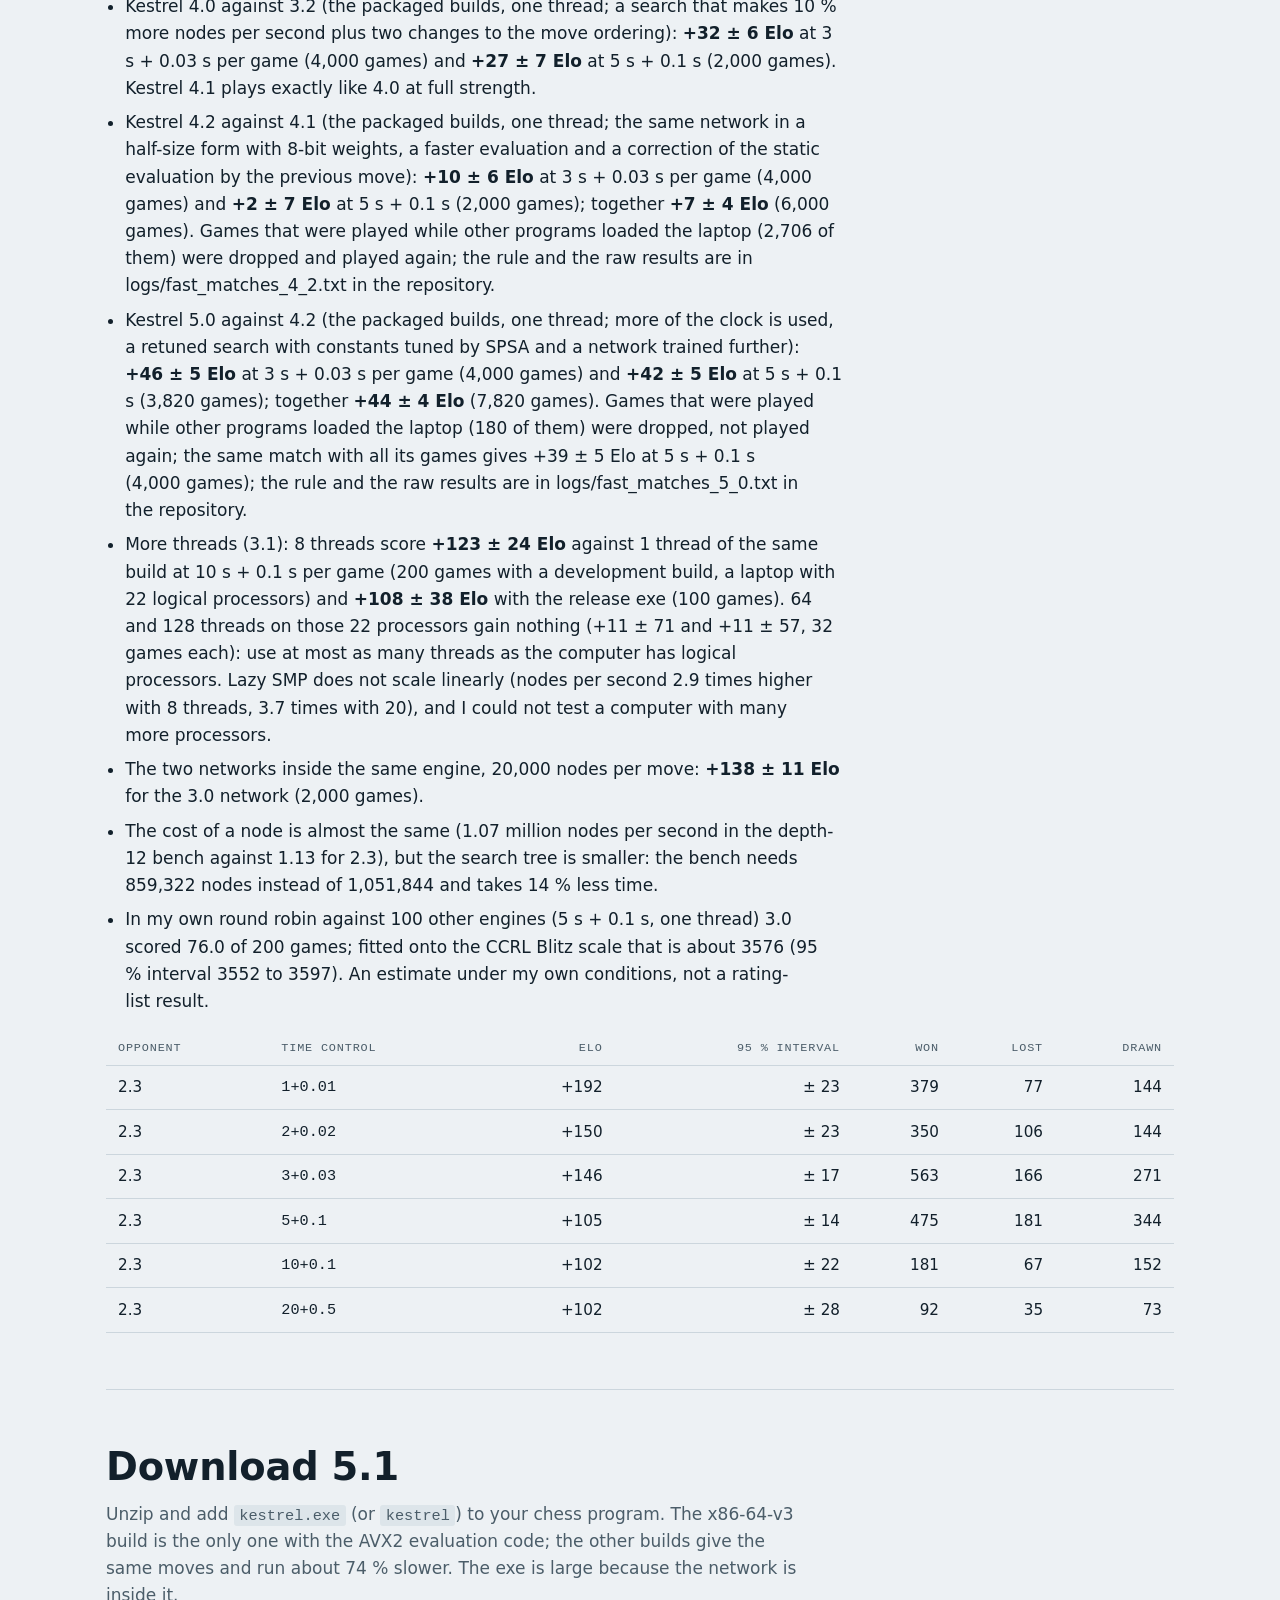
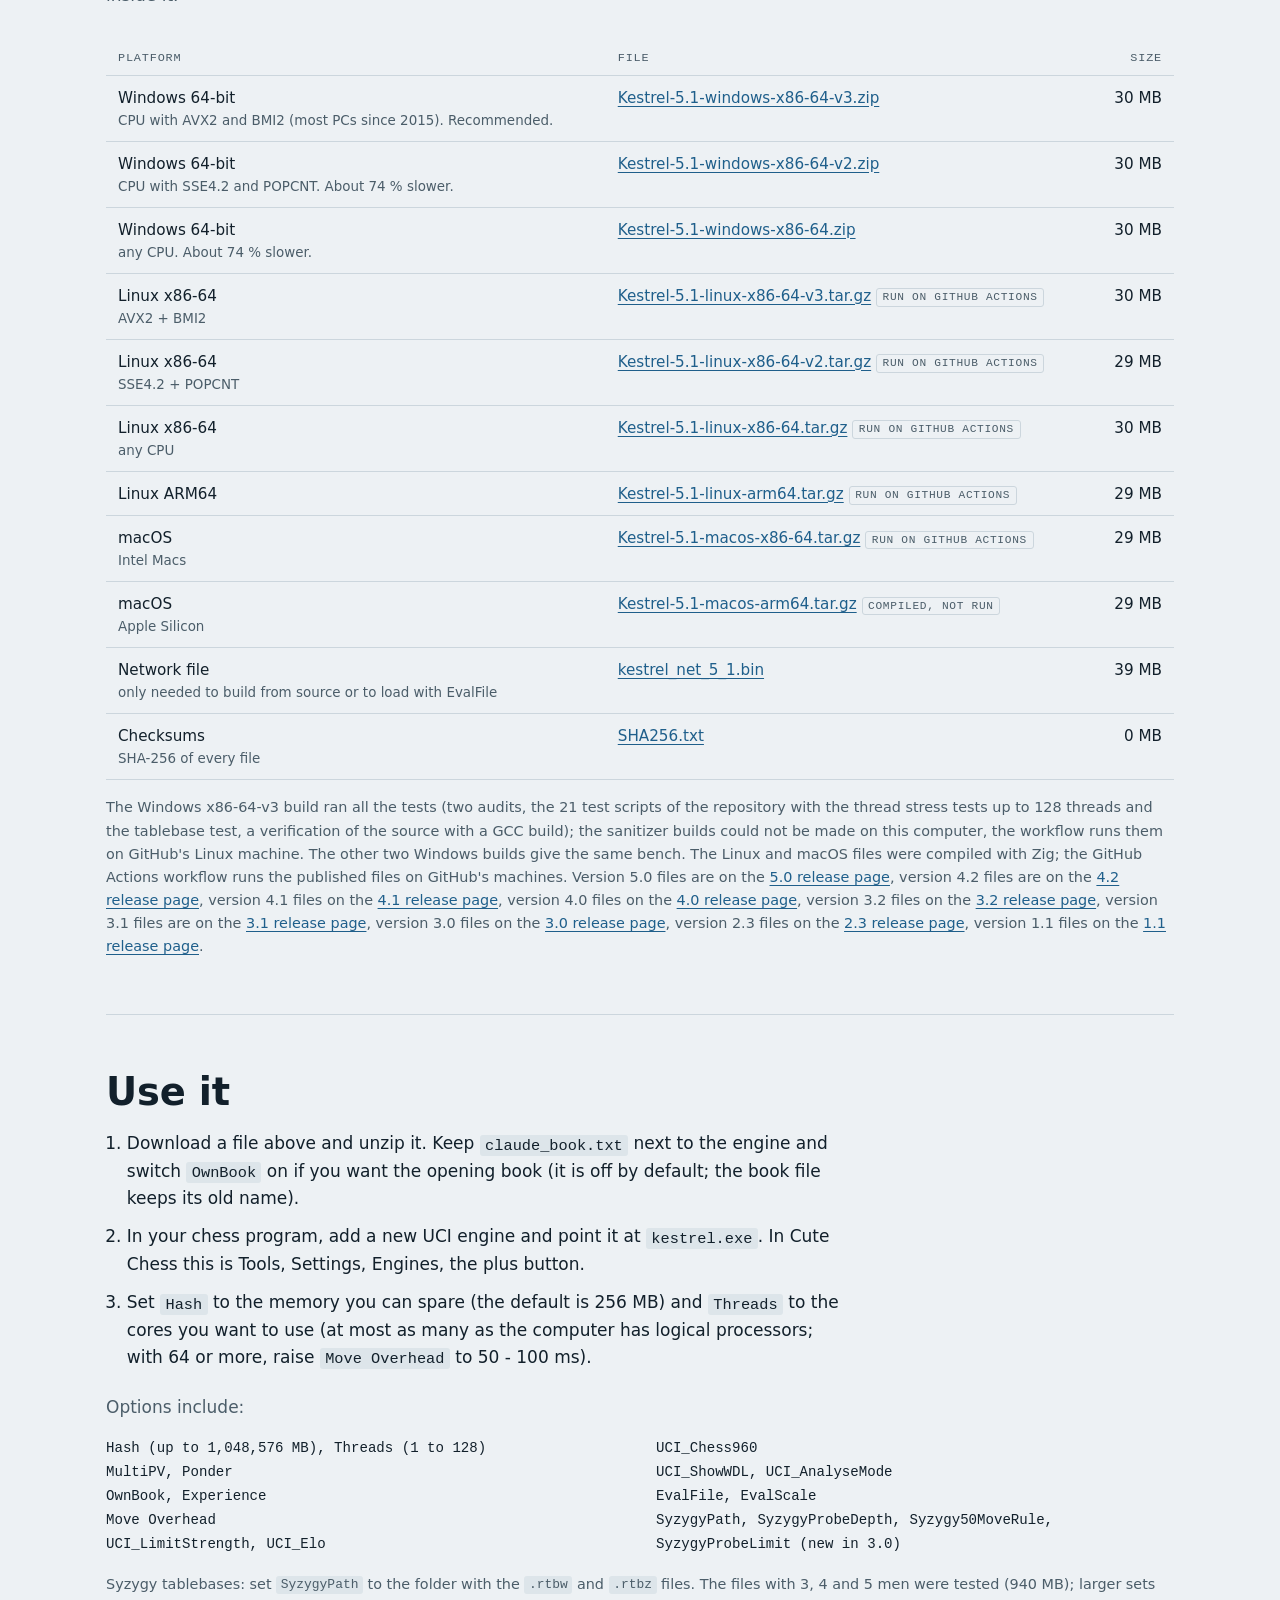
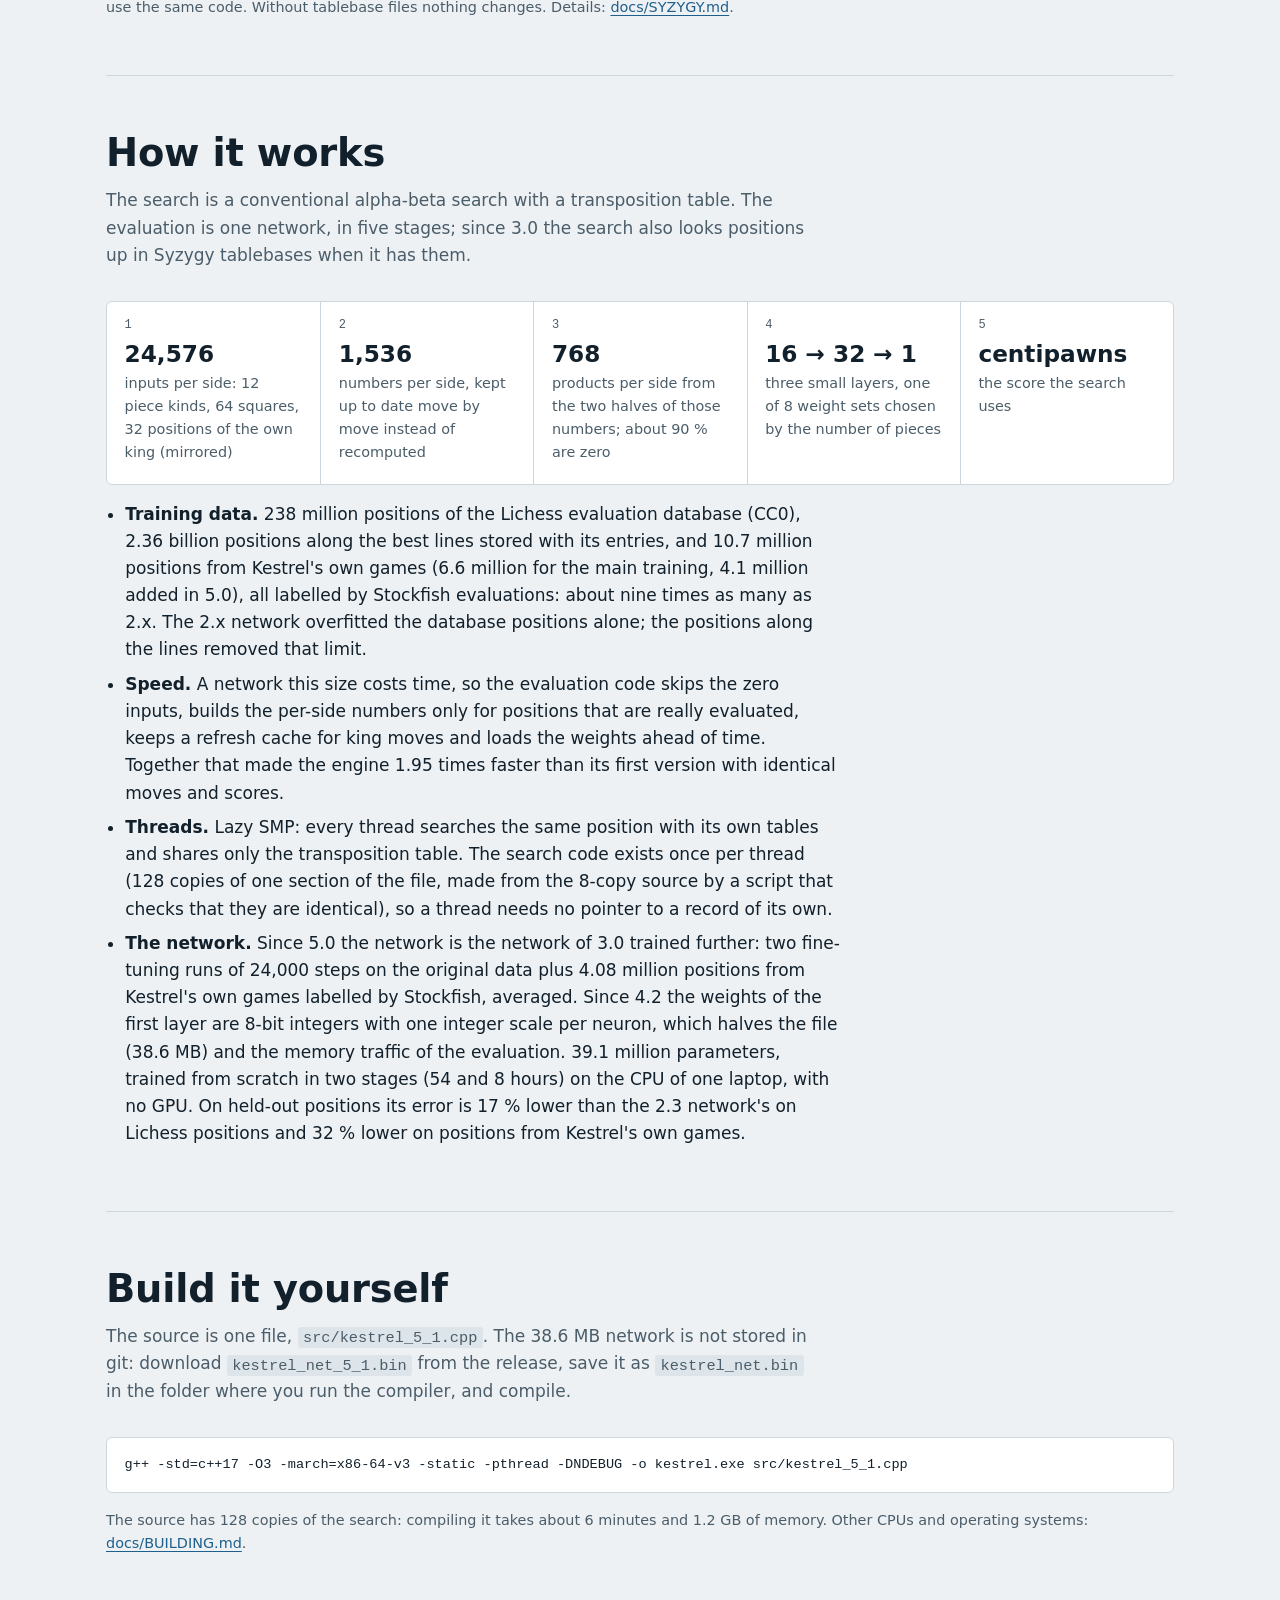
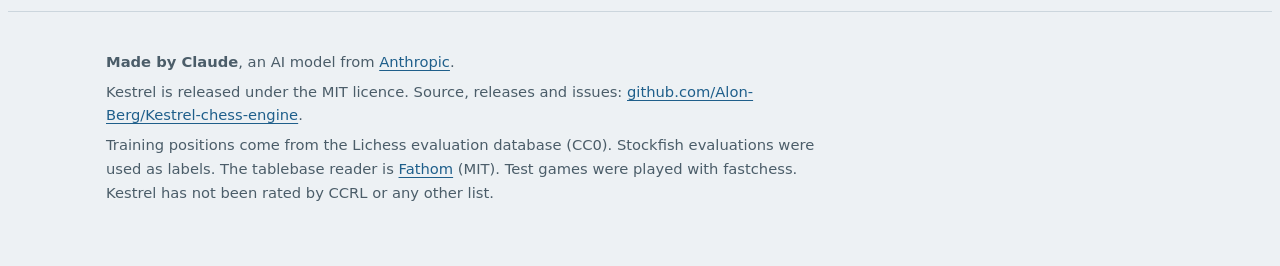
==== commit a1710d50: "Web page: Kestrel 5.1 The download links, the cards and the sample output name 5.1 (a bug-fix releas" ====
--- a/docs/index.html
+++ b/docs/index.html
@@ -4,7 +4,7 @@
 <meta charset="utf-8">
 <meta name="viewport" content="width=device-width, initial-scale=1, viewport-fit=cover">
 <title>Kestrel Chess Engine</title>
-<meta name="description" content="Kestrel is a UCI chess engine in one C++17 file. Version 5.0 evaluates every position with one large neural network, reads Syzygy tablebases and searches with up to 128 threads.">
+<meta name="description" content="Kestrel is a UCI chess engine in one C++17 file. Version 5.1 evaluates every position with one large neural network, reads Syzygy tablebases and searches with up to 128 threads.">
 <meta property="og:type" content="website">
 <meta property="og:site_name" content="Kestrel chess engine">
 <meta property="og:title" content="Kestrel Chess Engine">
@@ -107,14 +107,14 @@
   <div>
     <p class="eyebrow">UCI chess engine &middot; MIT licence &middot; Made by Claude</p>
     <h1>Kestrel</h1>
-    <p class="lead">A chess engine in one C++17 file. Version 5.0 judges every position with a single 39-million-parameter neural network (38.6 MB), reads Syzygy tablebases and searches with up to 128 threads and a hash of up to 1,048,576 MB.</p>
-    <div class="cta"><a class="btn main" href="https://github.com/Alon-Berg/Kestrel-chess-engine/releases/tag/v5.0">Download 5.0</a><a class="btn" href="#versions">Older versions</a><a class="btn" href="https://github.com/Alon-Berg/Kestrel-chess-engine">Source on GitHub</a></div>
-    <p class="fine">For Windows, Linux and macOS; the Linux builds and both Mac builds are run and checked on GitHub Actions (all 15 jobs of the first run on the 5.0 files passed; the bench is 407,653 nodes on every platform).</p>
+    <p class="lead">A chess engine in one C++17 file. Version 5.1 judges every position with a single 39-million-parameter neural network (38.6 MB), reads Syzygy tablebases and searches with up to 128 threads and a hash of up to 1,048,576 MB.</p>
+    <div class="cta"><a class="btn main" href="https://github.com/Alon-Berg/Kestrel-chess-engine/releases/tag/v5.1">Download 5.1</a><a class="btn" href="#versions">Older versions</a><a class="btn" href="https://github.com/Alon-Berg/Kestrel-chess-engine">Source on GitHub</a></div>
+    <p class="fine">For Windows, Linux and macOS; the Linux builds and the Intel Mac build are run and checked on GitHub Actions (13 of the 15 jobs of the first run on the 5.1 files passed and the bench is 407,653 nodes on every platform that ran; the two jobs of the Apple Silicon build were still waiting for a GitHub machine when this page was written).</p>
   </div>
   <div>
 <pre class="term" aria-label="Example UCI session"><span class="dim">$</span> kestrel
 <span class="in">&gt; uci</span>
-<b>id name Kestrel 5.0</b>
+<b>id name Kestrel 5.1</b>
 id author Claude
 uciok
 <span class="in">&gt; position startpos</span>
@@ -124,7 +124,7 @@
 info depth 11 score cp 24  nodes 17559   time 15   pv e2e4 e7e6 d2d4 d7d5 e4e5 c7c5
 info depth 13 score cp 30  nodes 40635   time 33   pv e2e4 e7e6 d2d4 d7d5 e4e5 c7c5
 <b>bestmove d2d4</b></pre>
-    <p class="cap">Output of Kestrel 5.0 (Windows build), some fields left out.</p>
+    <p class="cap">Output of Kestrel 5.1 (Windows build), some fields left out.</p>
   </div>
 </div>
 </div>
@@ -145,9 +145,9 @@
   <div class="cards" style="grid-template-columns:repeat(auto-fit,minmax(min(100%,24rem),1fr))">
     <article class="card">
       <span class="tag">Engine</span>
-      <h3>Kestrel 5.0</h3>
+      <h3>Kestrel 5.1</h3>
       <p>The UCI engine on this page: one C++17 file, a 39-million-parameter network, Syzygy tablebases and up to 128 search threads. Builds for Windows, Linux and macOS, MIT licence.</p>
-      <a class="btn main" href="https://github.com/Alon-Berg/Kestrel-chess-engine/releases/tag/v5.0">Download 5.0</a> <a class="btn" href="https://github.com/Alon-Berg/Kestrel-chess-engine">Source on GitHub</a>
+      <a class="btn main" href="https://github.com/Alon-Berg/Kestrel-chess-engine/releases/tag/v5.1">Download 5.1</a> <a class="btn" href="https://github.com/Alon-Berg/Kestrel-chess-engine">Source on GitHub</a>
     </article>
     <article class="card">
       <span class="tag">Play</span>
@@ -176,15 +176,15 @@
   <div class="cards">
     <article class="card new">
       <span class="tag">Latest</span>
-      <h3>Kestrel 5.0</h3>
-      <p>A strength release: more of the clock is used, the search has new reduction rules with constants tuned by SPSA, and the network is trained further: +46 ± 5 Elo against 4.2 at 3 s + 0.03 s per game and +42 ± 5 at 5 s + 0.1 s. The options and the thread code are those of 4.2; only the default of Move Overhead is now 10 ms.</p>
-      <a class="btn main" href="#download">Choose a file</a> <a class="btn" href="https://github.com/Alon-Berg/Kestrel-chess-engine/releases/tag/v5.0">Release notes</a>
+      <h3>Kestrel 5.1</h3>
+      <p>A bug-fix release: with Ponder on, the ponder move after a search that the clock cut off is always a legal reply; folders with accents, Hebrew or Chinese letters in their names and paths in quotes work for EvalFile and SyzygyPath on Windows; a damaged network file is refused instead of hanging the search. At full strength it plays exactly like 5.0: the same search, the same speed.</p>
+      <a class="btn main" href="#download">Choose a file</a> <a class="btn" href="https://github.com/Alon-Berg/Kestrel-chess-engine/releases/tag/v5.1">Release notes</a>
     </article>
     <article class="card">
       <span class="tag">Previous</span>
-      <h3>Kestrel 4.2, 4.1, 4.0 and 3.2</h3>
-      <p>A speed release: the network in a half-size form (38.6 MB instead of 76 MB), a faster evaluation and one more change to the search: +10 ± 6 Elo against 4.1 at 3 s + 0.03 s per game and +2 ± 7 at 5 s + 0.1 s. The options, the time management and the thread code are those of 4.1. A bug-fix release: malformed FEN strings no longer touch memory outside the board, and small node limits (and with them the UCI_Elo levels) are exact. At full strength it plays exactly like 4.0: the same search, the same speed. A faster search (10 % more nodes per second) and two changes to the move ordering: +32 ± 6 Elo against 3.2 at 3 s + 0.03 s per game and +27 ± 7 at 5 s + 0.1 s. The network, the evaluation, the time management and the options are those of 3.2. A smoother time management (+11 ± 6 Elo against 3.1 at 3 s + 0.03 s per game, +6 ± 8 at 5 s + 0.1 s), transparent huge pages for the hash table on Linux and a memory limit for Hash on macOS. Everything else is 3.1: the same network, the same search, the same options.</p>
-      <a class="btn" href="https://github.com/Alon-Berg/Kestrel-chess-engine/releases/tag/v4.2">Downloads for 4.2</a> <a class="btn" href="https://github.com/Alon-Berg/Kestrel-chess-engine/releases/tag/v4.1">Downloads for 4.1</a> <a class="btn" href="https://github.com/Alon-Berg/Kestrel-chess-engine/releases/tag/v4.0">Downloads for 4.0</a> <a class="btn" href="https://github.com/Alon-Berg/Kestrel-chess-engine/releases/tag/v3.2">Downloads for 3.2</a>
+      <h3>Kestrel 5.0, 4.2, 4.1, 4.0 and 3.2</h3>
+      <p>A strength release: more of the clock is used, the search has new reduction rules with constants tuned by SPSA, and the network is trained further: +46 ± 5 Elo against 4.2 at 3 s + 0.03 s per game and +42 ± 5 at 5 s + 0.1 s. The options and the thread code are those of 4.2; only the default of Move Overhead is now 10 ms. A speed release: the network in a half-size form (38.6 MB instead of 76 MB), a faster evaluation and one more change to the search: +10 ± 6 Elo against 4.1 at 3 s + 0.03 s per game and +2 ± 7 at 5 s + 0.1 s. The options, the time management and the thread code are those of 4.1. A bug-fix release: malformed FEN strings no longer touch memory outside the board, and small node limits (and with them the UCI_Elo levels) are exact. At full strength it plays exactly like 4.0: the same search, the same speed. A faster search (10 % more nodes per second) and two changes to the move ordering: +32 ± 6 Elo against 3.2 at 3 s + 0.03 s per game and +27 ± 7 at 5 s + 0.1 s. The network, the evaluation, the time management and the options are those of 3.2. A smoother time management (+11 ± 6 Elo against 3.1 at 3 s + 0.03 s per game, +6 ± 8 at 5 s + 0.1 s), transparent huge pages for the hash table on Linux and a memory limit for Hash on macOS. Everything else is 3.1: the same network, the same search, the same options.</p>
+      <a class="btn" href="https://github.com/Alon-Berg/Kestrel-chess-engine/releases/tag/v5.0">Downloads for 5.0</a> <a class="btn" href="https://github.com/Alon-Berg/Kestrel-chess-engine/releases/tag/v4.2">Downloads for 4.2</a> <a class="btn" href="https://github.com/Alon-Berg/Kestrel-chess-engine/releases/tag/v4.1">Downloads for 4.1</a> <a class="btn" href="https://github.com/Alon-Berg/Kestrel-chess-engine/releases/tag/v4.0">Downloads for 4.0</a> <a class="btn" href="https://github.com/Alon-Berg/Kestrel-chess-engine/releases/tag/v3.2">Downloads for 3.2</a>
     </article>
     <article class="card">
       <span class="tag">Older</span>
@@ -214,10 +214,10 @@
 </section>
 
 <section id="download">
-  <h2>Download 5.0</h2>
+  <h2>Download 5.1</h2>
   <p class="intro">Unzip and add <code>kestrel.exe</code> (or <code>kestrel</code>) to your chess program. The x86-64-v3 build is the only one with the AVX2 evaluation code; the other builds give the same moves and run about 74 % slower. The exe is large because the network is inside it.</p>
-  <div class="tablewrap"><table><thead><tr><th>Platform</th><th>File</th><th class="n">Size</th></tr></thead><tbody><tr><td>Windows 64-bit<span class="sub">CPU with AVX2 and BMI2 (most PCs since 2015). Recommended.</span></td><td><a href="https://github.com/Alon-Berg/Kestrel-chess-engine/releases/download/v5.0/Kestrel-5.0-windows-x86-64-v3.zip">Kestrel-5.0-windows-x86-64-v3.zip</a></td><td class="n">30 MB</td></tr><tr><td>Windows 64-bit<span class="sub">CPU with SSE4.2 and POPCNT. About 74 % slower.</span></td><td><a href="https://github.com/Alon-Berg/Kestrel-chess-engine/releases/download/v5.0/Kestrel-5.0-windows-x86-64-v2.zip">Kestrel-5.0-windows-x86-64-v2.zip</a></td><td class="n">30 MB</td></tr><tr><td>Windows 64-bit<span class="sub">any CPU. About 74 % slower.</span></td><td><a href="https://github.com/Alon-Berg/Kestrel-chess-engine/releases/download/v5.0/Kestrel-5.0-windows-x86-64.zip">Kestrel-5.0-windows-x86-64.zip</a></td><td class="n">30 MB</td></tr><tr><td>Linux x86-64<span class="sub">AVX2 + BMI2</span></td><td><a href="https://github.com/Alon-Berg/Kestrel-chess-engine/releases/download/v5.0/Kestrel-5.0-linux-x86-64-v3.tar.gz">Kestrel-5.0-linux-x86-64-v3.tar.gz</a> <span class="flag">run on GitHub Actions</span></td><td class="n">30 MB</td></tr><tr><td>Linux x86-64<span class="sub">SSE4.2 + POPCNT</span></td><td><a href="https://github.com/Alon-Berg/Kestrel-chess-engine/releases/download/v5.0/Kestrel-5.0-linux-x86-64-v2.tar.gz">Kestrel-5.0-linux-x86-64-v2.tar.gz</a> <span class="flag">run on GitHub Actions</span></td><td class="n">29 MB</td></tr><tr><td>Linux x86-64<span class="sub">any CPU</span></td><td><a href="https://github.com/Alon-Berg/Kestrel-chess-engine/releases/download/v5.0/Kestrel-5.0-linux-x86-64.tar.gz">Kestrel-5.0-linux-x86-64.tar.gz</a> <span class="flag">run on GitHub Actions</span></td><td class="n">30 MB</td></tr><tr><td>Linux ARM64<span class="sub"></span></td><td><a href="https://github.com/Alon-Berg/Kestrel-chess-engine/releases/download/v5.0/Kestrel-5.0-linux-arm64.tar.gz">Kestrel-5.0-linux-arm64.tar.gz</a> <span class="flag">run on GitHub Actions</span></td><td class="n">29 MB</td></tr><tr><td>macOS<span class="sub">Intel Macs</span></td><td><a href="https://github.com/Alon-Berg/Kestrel-chess-engine/releases/download/v5.0/Kestrel-5.0-macos-x86-64.tar.gz">Kestrel-5.0-macos-x86-64.tar.gz</a> <span class="flag">run on GitHub Actions</span></td><td class="n">29 MB</td></tr><tr><td>macOS<span class="sub">Apple Silicon</span></td><td><a href="https://github.com/Alon-Berg/Kestrel-chess-engine/releases/download/v5.0/Kestrel-5.0-macos-arm64.tar.gz">Kestrel-5.0-macos-arm64.tar.gz</a> <span class="flag">run on GitHub Actions</span></td><td class="n">29 MB</td></tr><tr><td>Network file<span class="sub">only needed to build from source or to load with EvalFile</span></td><td><a href="https://github.com/Alon-Berg/Kestrel-chess-engine/releases/download/v5.0/kestrel_net_5_0.bin">kestrel_net_5_0.bin</a></td><td class="n">39 MB</td></tr><tr><td>Checksums<span class="sub">SHA-256 of every file</span></td><td><a href="https://github.com/Alon-Berg/Kestrel-chess-engine/releases/download/v5.0/SHA256.txt">SHA256.txt</a></td><td class="n">0 MB</td></tr></tbody></table></div>
-  <p class="fine">The Windows x86-64-v3 build ran all the tests (two audits, the sanitizer verification, the tablebase test, thread stress tests up to 128 threads); the other two Windows builds give the same bench. The Linux and macOS files were compiled with Zig; the GitHub Actions workflow ran the published files on GitHub's machines (15 of 15 jobs passed). Version 4.2 files are on the <a href="https://github.com/Alon-Berg/Kestrel-chess-engine/releases/tag/v4.2">4.2 release page</a>, version 4.1 files on the <a href="https://github.com/Alon-Berg/Kestrel-chess-engine/releases/tag/v4.1">4.1 release page</a>, version 4.0 files on the <a href="https://github.com/Alon-Berg/Kestrel-chess-engine/releases/tag/v4.0">4.0 release page</a>, version 3.2 files on the <a href="https://github.com/Alon-Berg/Kestrel-chess-engine/releases/tag/v3.2">3.2 release page</a>, version 3.1 files are on the <a href="https://github.com/Alon-Berg/Kestrel-chess-engine/releases/tag/v3.1">3.1 release page</a>, version 3.0 files on the <a href="https://github.com/Alon-Berg/Kestrel-chess-engine/releases/tag/v3.0">3.0 release page</a>, version 2.3 files on the <a href="https://github.com/Alon-Berg/Kestrel-chess-engine/releases/tag/v2.3">2.3 release page</a>, version 1.1 files on the <a href="https://github.com/Alon-Berg/Kestrel-chess-engine/releases/tag/v1.0">1.1 release page</a>.</p>
+  <div class="tablewrap"><table><thead><tr><th>Platform</th><th>File</th><th class="n">Size</th></tr></thead><tbody><tr><td>Windows 64-bit<span class="sub">CPU with AVX2 and BMI2 (most PCs since 2015). Recommended.</span></td><td><a href="https://github.com/Alon-Berg/Kestrel-chess-engine/releases/download/v5.1/Kestrel-5.1-windows-x86-64-v3.zip">Kestrel-5.1-windows-x86-64-v3.zip</a></td><td class="n">30 MB</td></tr><tr><td>Windows 64-bit<span class="sub">CPU with SSE4.2 and POPCNT. About 74 % slower.</span></td><td><a href="https://github.com/Alon-Berg/Kestrel-chess-engine/releases/download/v5.1/Kestrel-5.1-windows-x86-64-v2.zip">Kestrel-5.1-windows-x86-64-v2.zip</a></td><td class="n">30 MB</td></tr><tr><td>Windows 64-bit<span class="sub">any CPU. About 74 % slower.</span></td><td><a href="https://github.com/Alon-Berg/Kestrel-chess-engine/releases/download/v5.1/Kestrel-5.1-windows-x86-64.zip">Kestrel-5.1-windows-x86-64.zip</a></td><td class="n">30 MB</td></tr><tr><td>Linux x86-64<span class="sub">AVX2 + BMI2</span></td><td><a href="https://github.com/Alon-Berg/Kestrel-chess-engine/releases/download/v5.1/Kestrel-5.1-linux-x86-64-v3.tar.gz">Kestrel-5.1-linux-x86-64-v3.tar.gz</a> <span class="flag">run on GitHub Actions</span></td><td class="n">30 MB</td></tr><tr><td>Linux x86-64<span class="sub">SSE4.2 + POPCNT</span></td><td><a href="https://github.com/Alon-Berg/Kestrel-chess-engine/releases/download/v5.1/Kestrel-5.1-linux-x86-64-v2.tar.gz">Kestrel-5.1-linux-x86-64-v2.tar.gz</a> <span class="flag">run on GitHub Actions</span></td><td class="n">29 MB</td></tr><tr><td>Linux x86-64<span class="sub">any CPU</span></td><td><a href="https://github.com/Alon-Berg/Kestrel-chess-engine/releases/download/v5.1/Kestrel-5.1-linux-x86-64.tar.gz">Kestrel-5.1-linux-x86-64.tar.gz</a> <span class="flag">run on GitHub Actions</span></td><td class="n">30 MB</td></tr><tr><td>Linux ARM64<span class="sub"></span></td><td><a href="https://github.com/Alon-Berg/Kestrel-chess-engine/releases/download/v5.1/Kestrel-5.1-linux-arm64.tar.gz">Kestrel-5.1-linux-arm64.tar.gz</a> <span class="flag">run on GitHub Actions</span></td><td class="n">29 MB</td></tr><tr><td>macOS<span class="sub">Intel Macs</span></td><td><a href="https://github.com/Alon-Berg/Kestrel-chess-engine/releases/download/v5.1/Kestrel-5.1-macos-x86-64.tar.gz">Kestrel-5.1-macos-x86-64.tar.gz</a> <span class="flag">run on GitHub Actions</span></td><td class="n">29 MB</td></tr><tr><td>macOS<span class="sub">Apple Silicon</span></td><td><a href="https://github.com/Alon-Berg/Kestrel-chess-engine/releases/download/v5.1/Kestrel-5.1-macos-arm64.tar.gz">Kestrel-5.1-macos-arm64.tar.gz</a> <span class="flag">compiled, not run</span></td><td class="n">29 MB</td></tr><tr><td>Network file<span class="sub">only needed to build from source or to load with EvalFile</span></td><td><a href="https://github.com/Alon-Berg/Kestrel-chess-engine/releases/download/v5.1/kestrel_net_5_1.bin">kestrel_net_5_1.bin</a></td><td class="n">39 MB</td></tr><tr><td>Checksums<span class="sub">SHA-256 of every file</span></td><td><a href="https://github.com/Alon-Berg/Kestrel-chess-engine/releases/download/v5.1/SHA256.txt">SHA256.txt</a></td><td class="n">0 MB</td></tr></tbody></table></div>
+  <p class="fine">The Windows x86-64-v3 build ran all the tests (two audits, the 21 test scripts of the repository with the thread stress tests up to 128 threads and the tablebase test, a verification of the source with a GCC build); the sanitizer builds could not be made on this computer, the workflow runs them on GitHub's Linux machine. The other two Windows builds give the same bench. The Linux and macOS files were compiled with Zig; the GitHub Actions workflow runs the published files on GitHub's machines. Version 5.0 files are on the <a href="https://github.com/Alon-Berg/Kestrel-chess-engine/releases/tag/v5.0">5.0 release page</a>, version 4.2 files are on the <a href="https://github.com/Alon-Berg/Kestrel-chess-engine/releases/tag/v4.2">4.2 release page</a>, version 4.1 files on the <a href="https://github.com/Alon-Berg/Kestrel-chess-engine/releases/tag/v4.1">4.1 release page</a>, version 4.0 files on the <a href="https://github.com/Alon-Berg/Kestrel-chess-engine/releases/tag/v4.0">4.0 release page</a>, version 3.2 files on the <a href="https://github.com/Alon-Berg/Kestrel-chess-engine/releases/tag/v3.2">3.2 release page</a>, version 3.1 files are on the <a href="https://github.com/Alon-Berg/Kestrel-chess-engine/releases/tag/v3.1">3.1 release page</a>, version 3.0 files on the <a href="https://github.com/Alon-Berg/Kestrel-chess-engine/releases/tag/v3.0">3.0 release page</a>, version 2.3 files on the <a href="https://github.com/Alon-Berg/Kestrel-chess-engine/releases/tag/v2.3">2.3 release page</a>, version 1.1 files on the <a href="https://github.com/Alon-Berg/Kestrel-chess-engine/releases/tag/v1.0">1.1 release page</a>.</p>
 </section>
 
 <section id="use">
@@ -252,8 +252,8 @@
 
 <section id="build">
   <h2>Build it yourself</h2>
-  <p class="intro">The source is one file, <code>src/kestrel_5_0.cpp</code>. The 38.6 MB network is not stored in git: download <code>kestrel_net_5_0.bin</code> from the release, save it as <code>kestrel_net.bin</code> in the folder where you run the compiler, and compile.</p>
-  <pre class="code">g++ -std=c++17 -O3 -march=x86-64-v3 -static -pthread -DNDEBUG -o kestrel.exe src/kestrel_5_0.cpp</pre>
+  <p class="intro">The source is one file, <code>src/kestrel_5_1.cpp</code>. The 38.6 MB network is not stored in git: download <code>kestrel_net_5_1.bin</code> from the release, save it as <code>kestrel_net.bin</code> in the folder where you run the compiler, and compile.</p>
+  <pre class="code">g++ -std=c++17 -O3 -march=x86-64-v3 -static -pthread -DNDEBUG -o kestrel.exe src/kestrel_5_1.cpp</pre>
   <p class="fine">The source has 128 copies of the search: compiling it takes about 6 minutes and 1.2 GB of memory. Other CPUs and operating systems: <a href="https://github.com/Alon-Berg/Kestrel-chess-engine/blob/main/docs/BUILDING.md">docs/BUILDING.md</a>.</p>
 </section>
 </div>
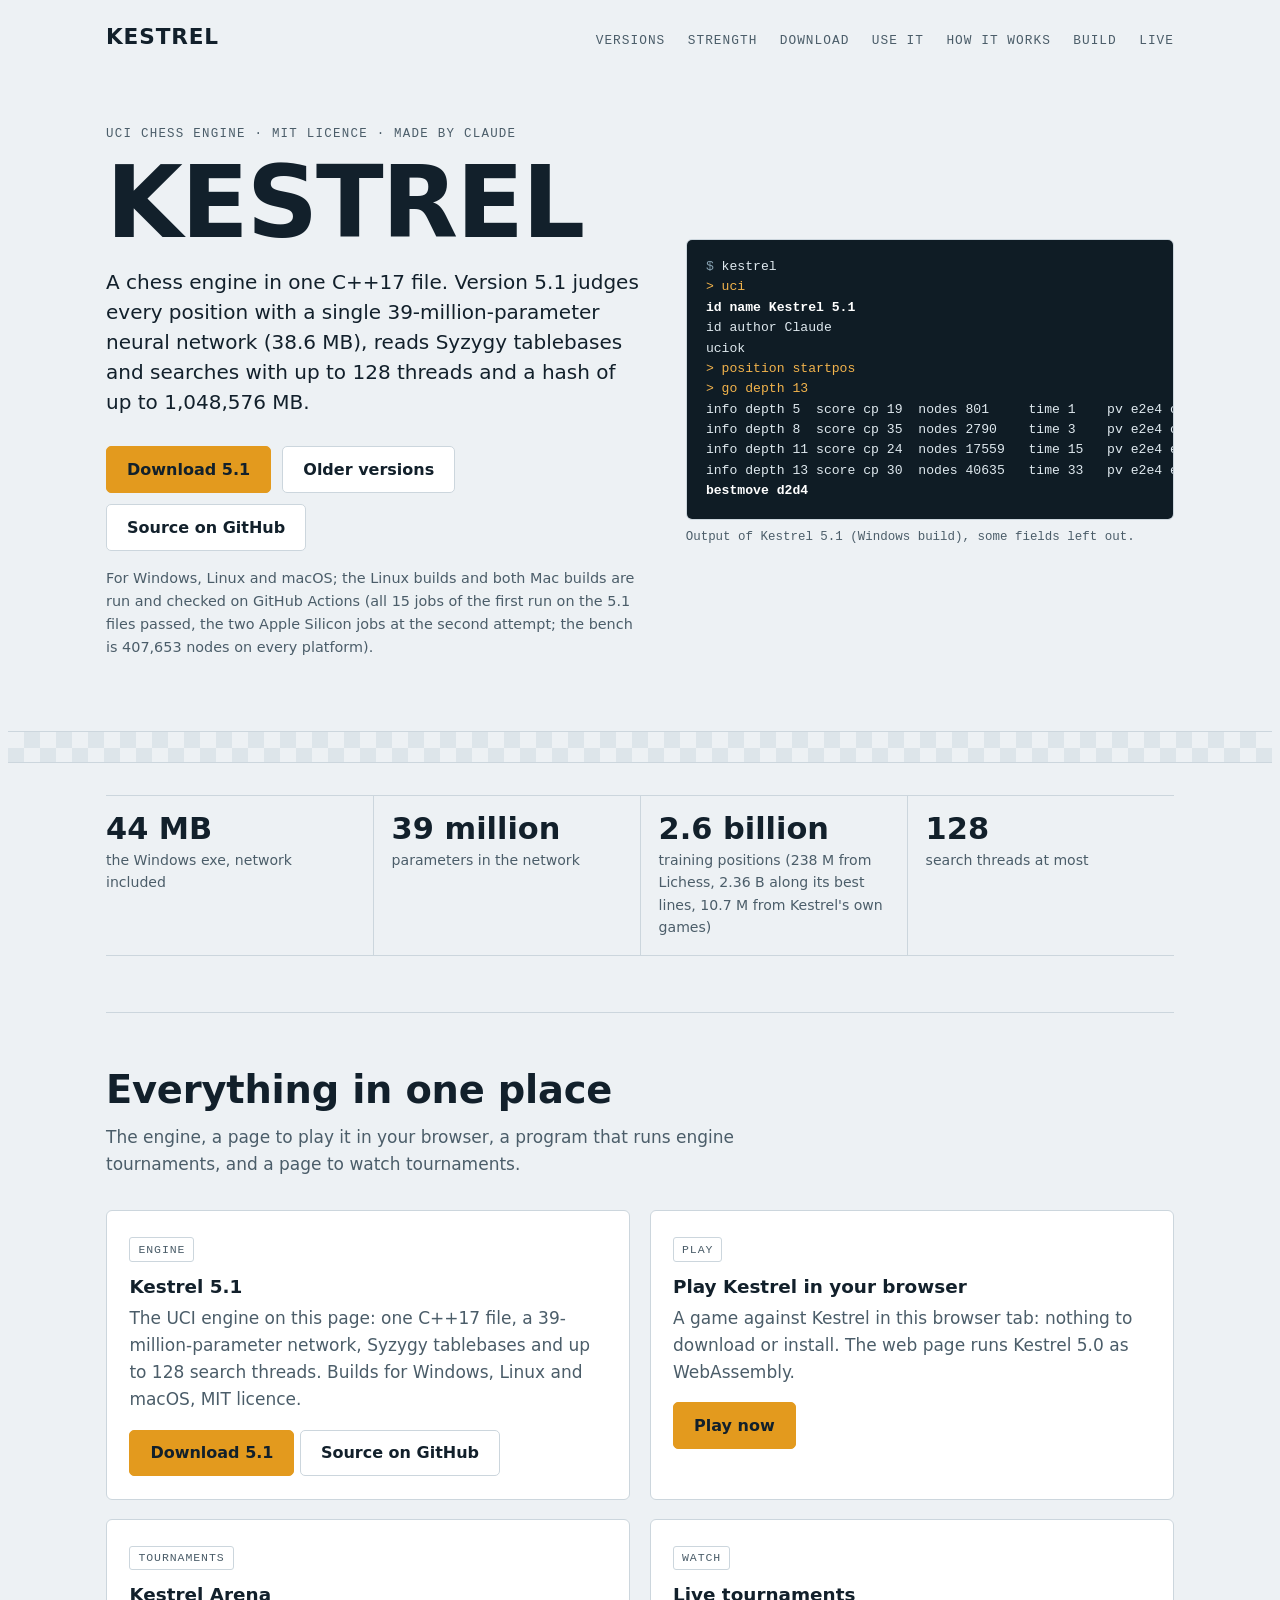
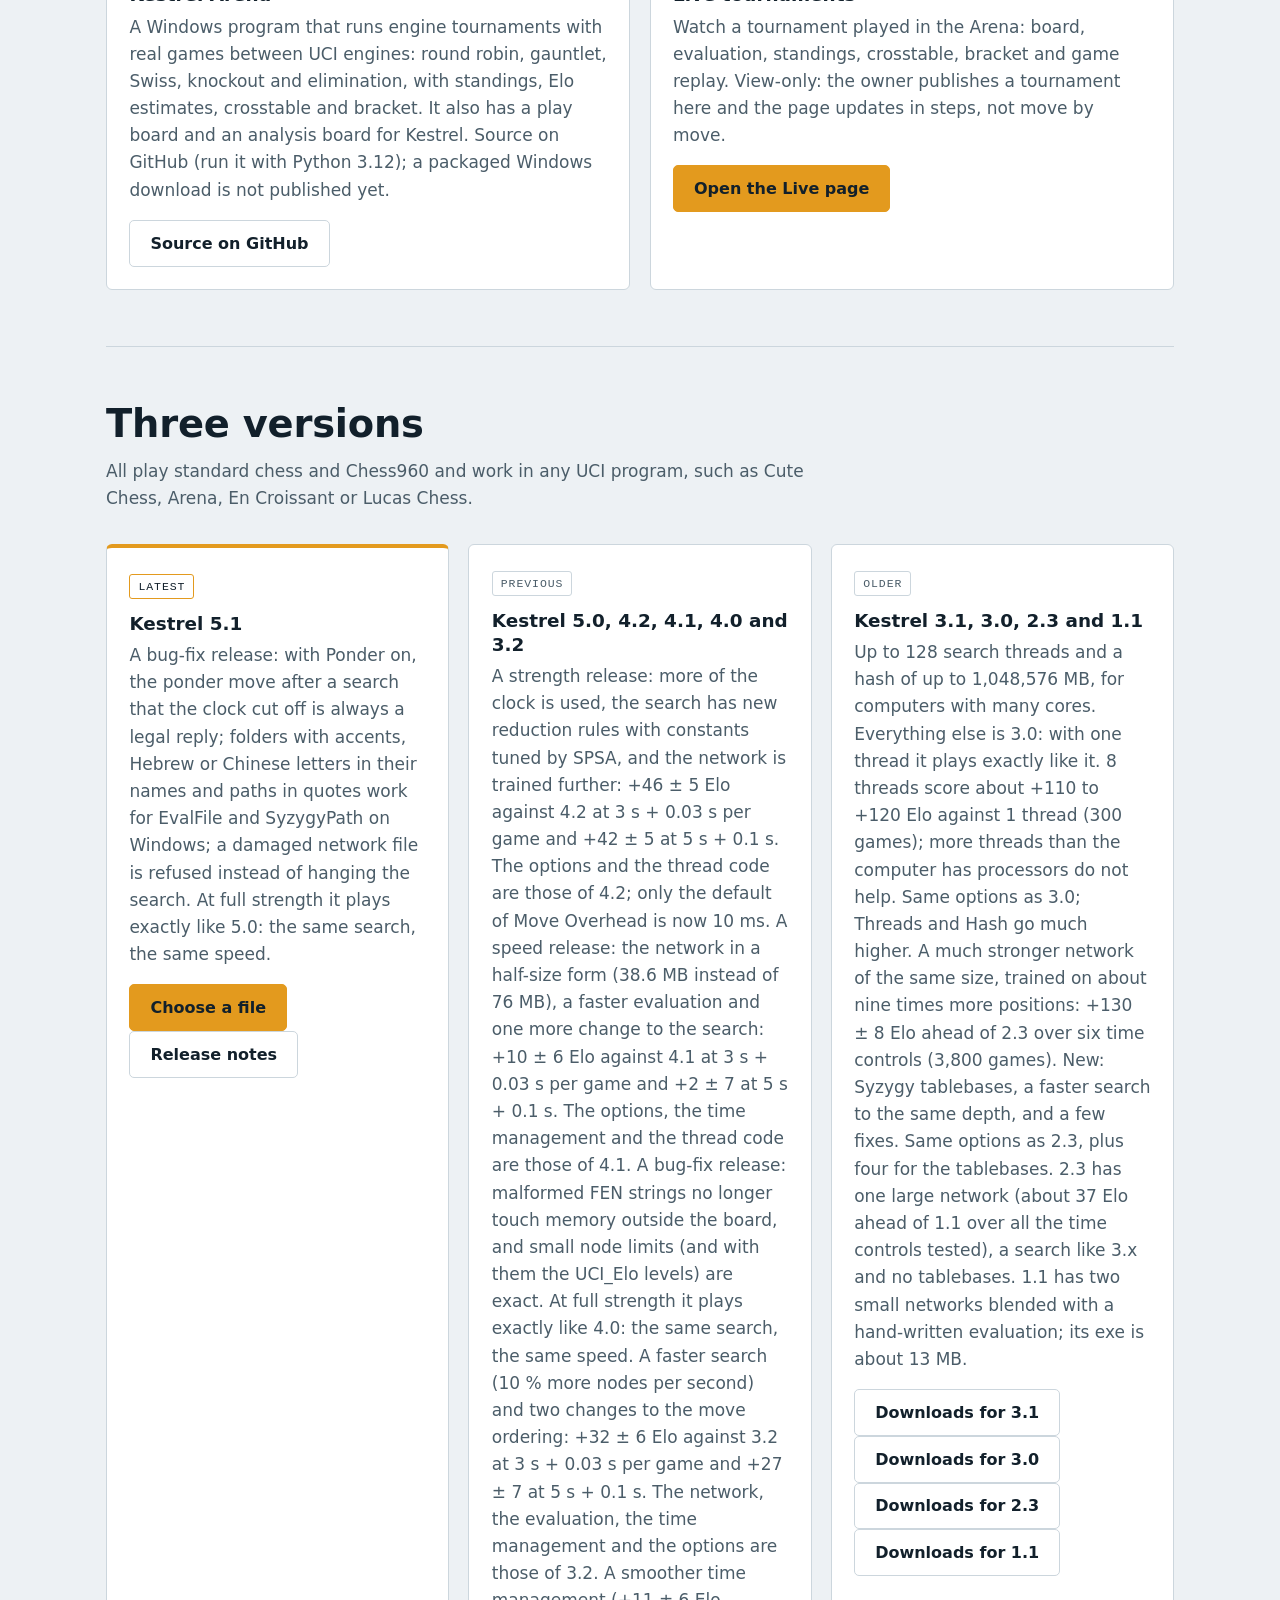
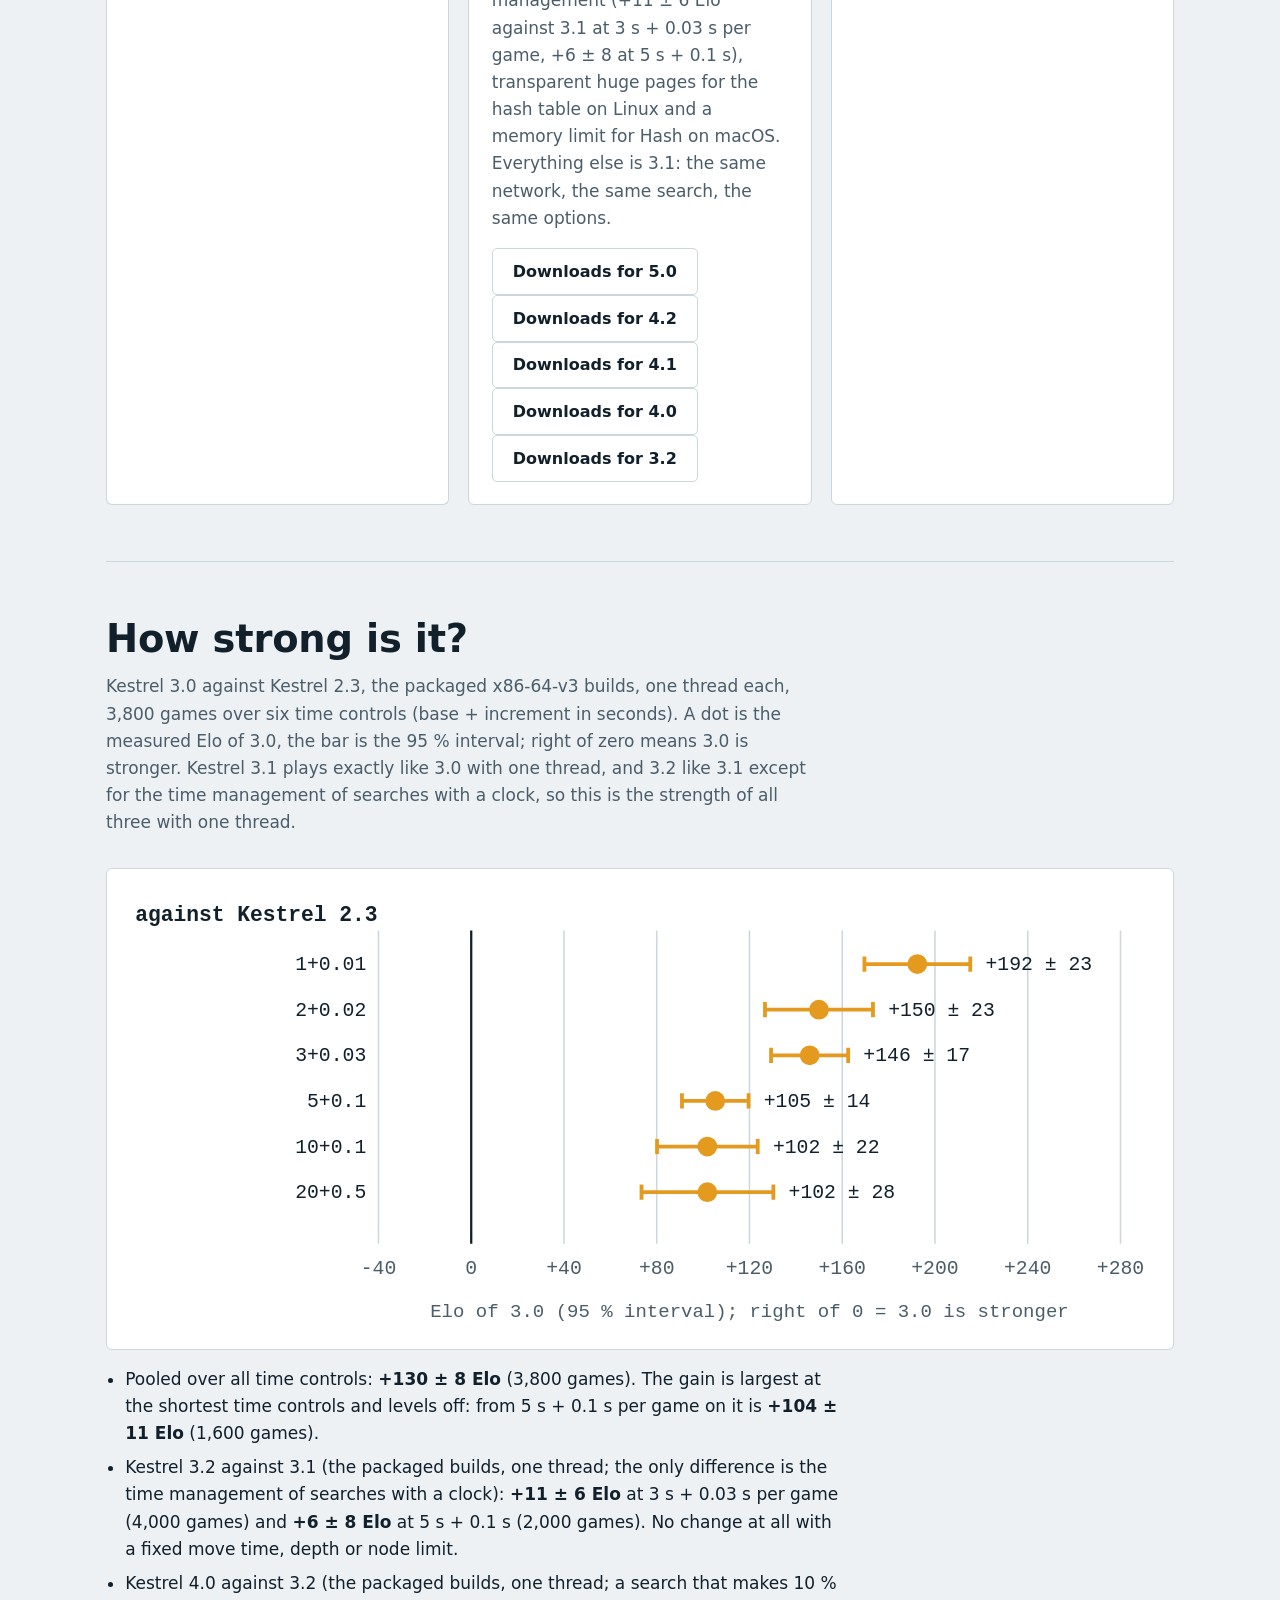
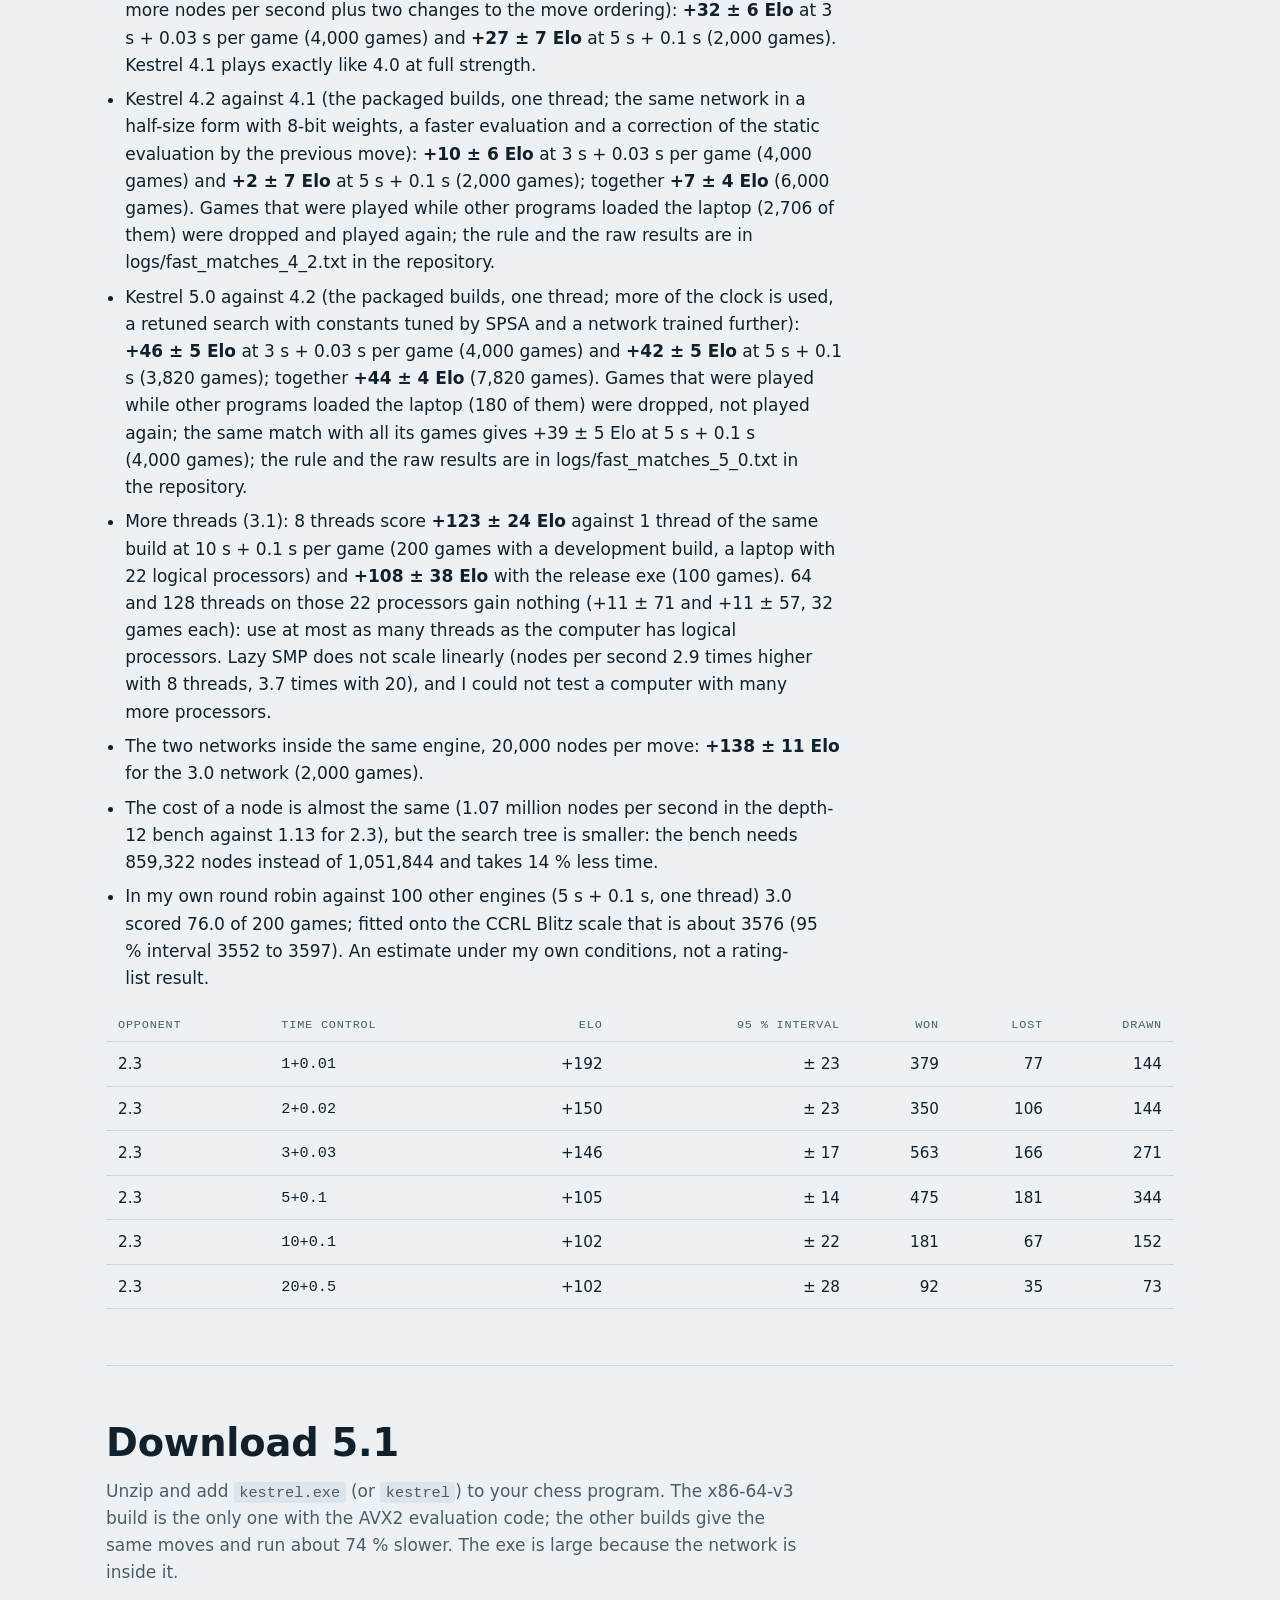
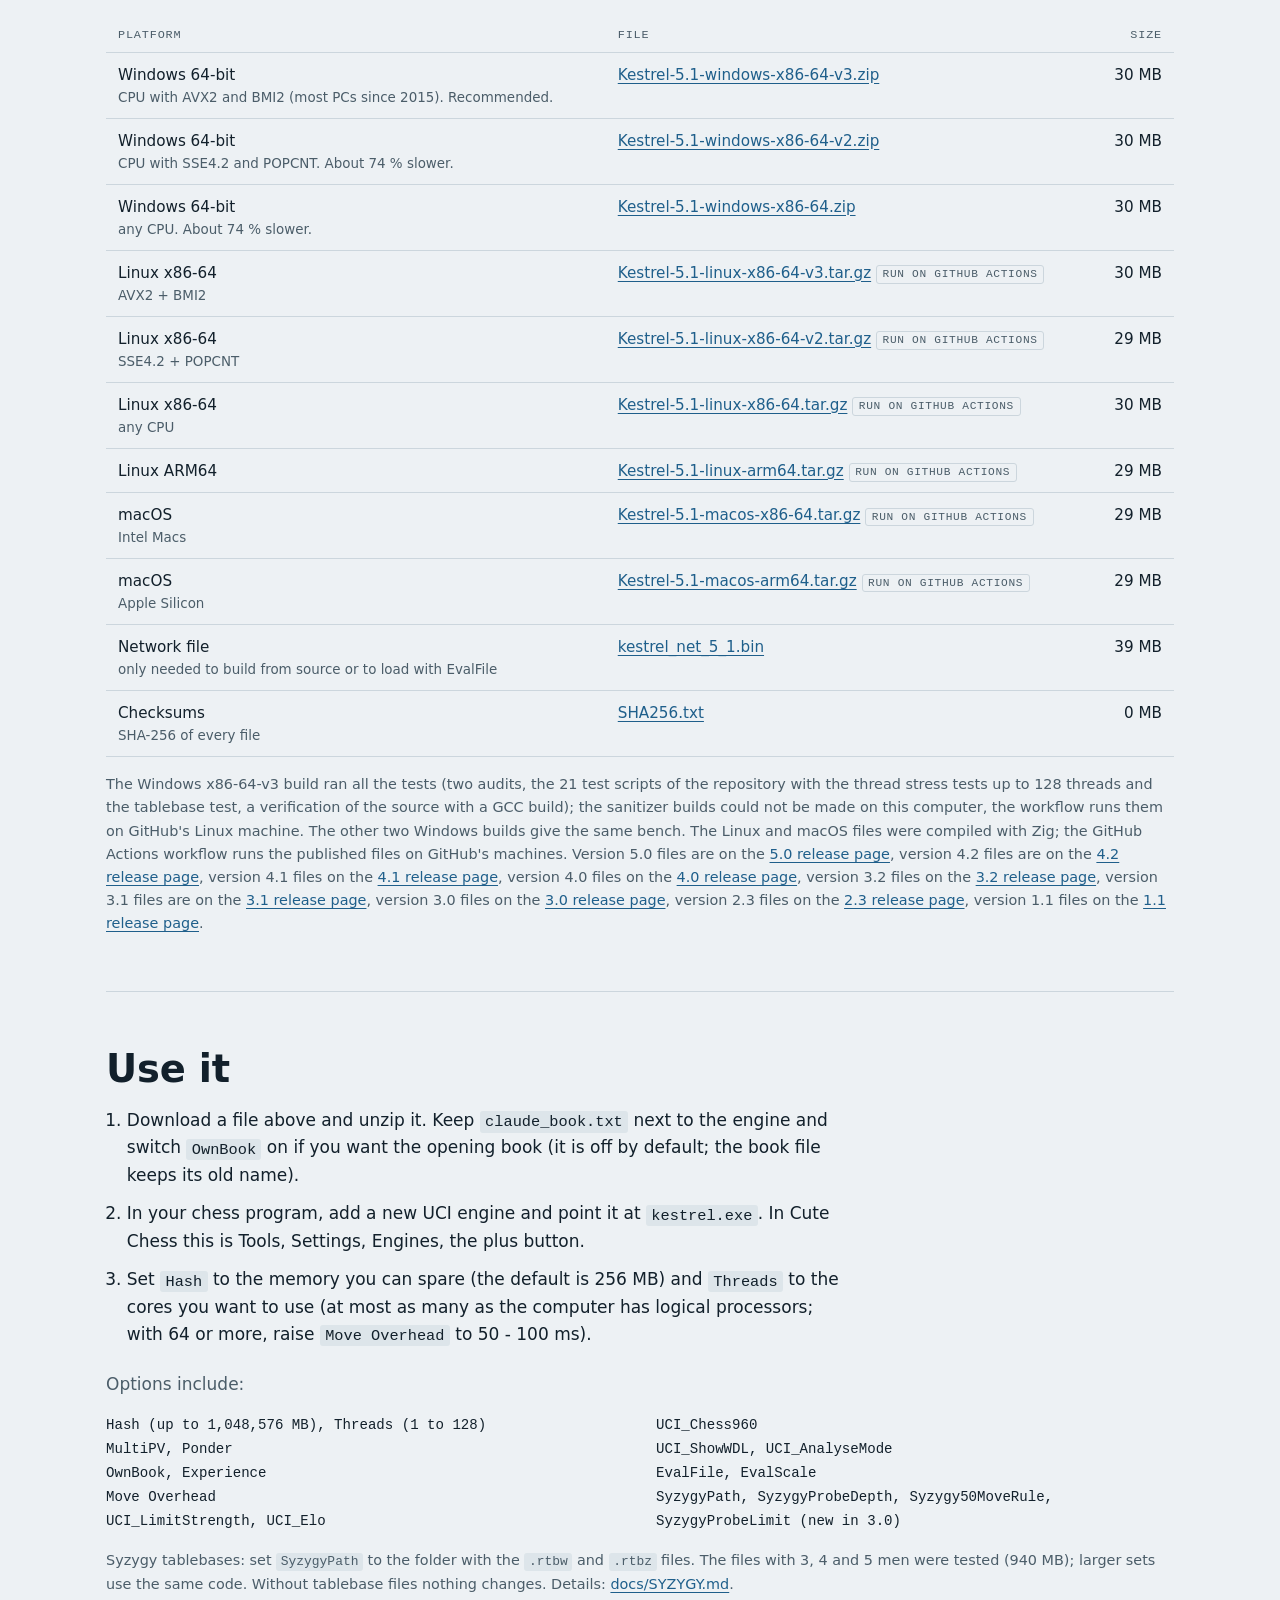
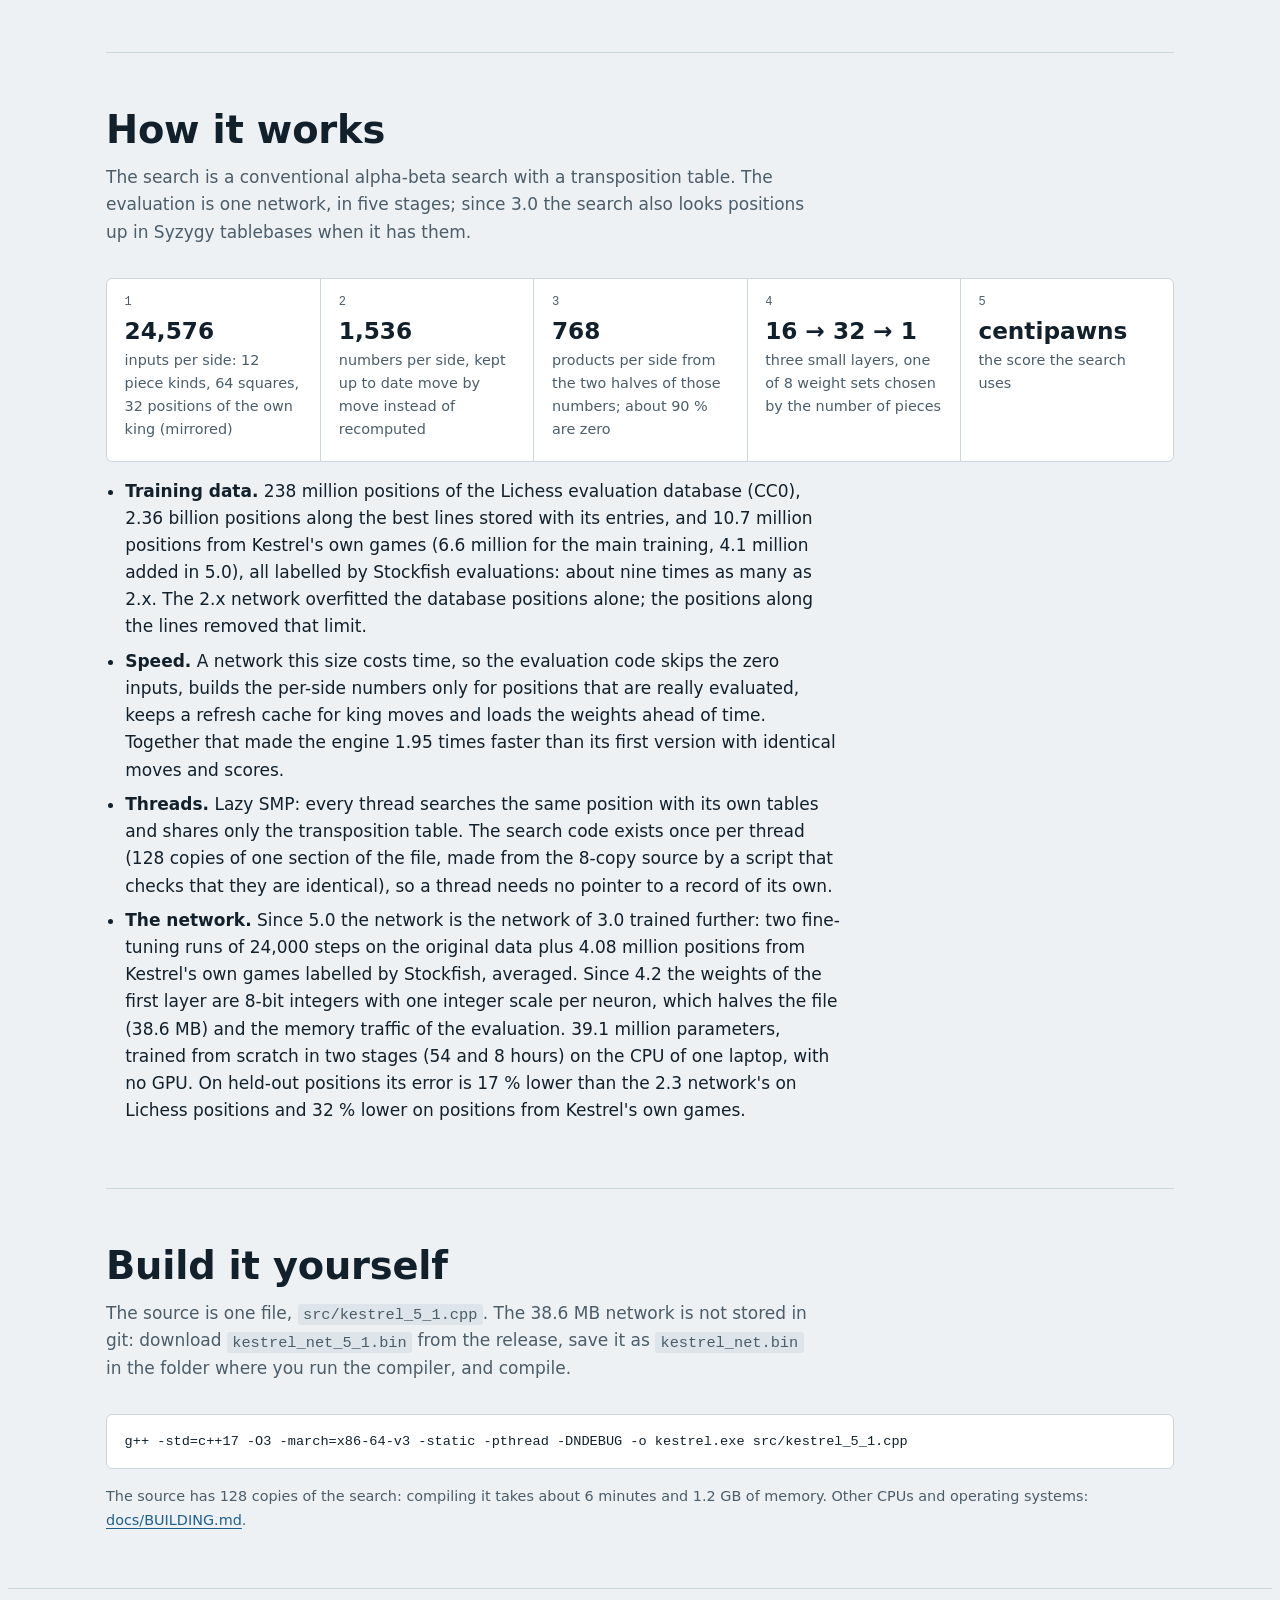
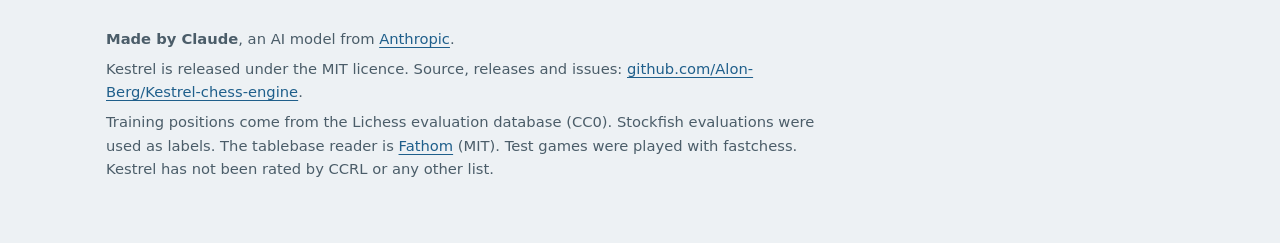
==== commit 6f72c614: "Kestrel 5.1: all 15 jobs of the workflow passed on the published files The two jobs of the Apple Sil" ====
--- a/docs/index.html
+++ b/docs/index.html
@@ -109,7 +109,7 @@
     <h1>Kestrel</h1>
     <p class="lead">A chess engine in one C++17 file. Version 5.1 judges every position with a single 39-million-parameter neural network (38.6 MB), reads Syzygy tablebases and searches with up to 128 threads and a hash of up to 1,048,576 MB.</p>
     <div class="cta"><a class="btn main" href="https://github.com/Alon-Berg/Kestrel-chess-engine/releases/tag/v5.1">Download 5.1</a><a class="btn" href="#versions">Older versions</a><a class="btn" href="https://github.com/Alon-Berg/Kestrel-chess-engine">Source on GitHub</a></div>
-    <p class="fine">For Windows, Linux and macOS; the Linux builds and the Intel Mac build are run and checked on GitHub Actions (13 of the 15 jobs of the first run on the 5.1 files passed and the bench is 407,653 nodes on every platform that ran; the two jobs of the Apple Silicon build were still waiting for a GitHub machine when this page was written).</p>
+    <p class="fine">For Windows, Linux and macOS; the Linux builds and both Mac builds are run and checked on GitHub Actions (all 15 jobs of the first run on the 5.1 files passed, the two Apple Silicon jobs at the second attempt; the bench is 407,653 nodes on every platform).</p>
   </div>
   <div>
 <pre class="term" aria-label="Example UCI session"><span class="dim">$</span> kestrel
@@ -216,7 +216,7 @@
 <section id="download">
   <h2>Download 5.1</h2>
   <p class="intro">Unzip and add <code>kestrel.exe</code> (or <code>kestrel</code>) to your chess program. The x86-64-v3 build is the only one with the AVX2 evaluation code; the other builds give the same moves and run about 74 % slower. The exe is large because the network is inside it.</p>
-  <div class="tablewrap"><table><thead><tr><th>Platform</th><th>File</th><th class="n">Size</th></tr></thead><tbody><tr><td>Windows 64-bit<span class="sub">CPU with AVX2 and BMI2 (most PCs since 2015). Recommended.</span></td><td><a href="https://github.com/Alon-Berg/Kestrel-chess-engine/releases/download/v5.1/Kestrel-5.1-windows-x86-64-v3.zip">Kestrel-5.1-windows-x86-64-v3.zip</a></td><td class="n">30 MB</td></tr><tr><td>Windows 64-bit<span class="sub">CPU with SSE4.2 and POPCNT. About 74 % slower.</span></td><td><a href="https://github.com/Alon-Berg/Kestrel-chess-engine/releases/download/v5.1/Kestrel-5.1-windows-x86-64-v2.zip">Kestrel-5.1-windows-x86-64-v2.zip</a></td><td class="n">30 MB</td></tr><tr><td>Windows 64-bit<span class="sub">any CPU. About 74 % slower.</span></td><td><a href="https://github.com/Alon-Berg/Kestrel-chess-engine/releases/download/v5.1/Kestrel-5.1-windows-x86-64.zip">Kestrel-5.1-windows-x86-64.zip</a></td><td class="n">30 MB</td></tr><tr><td>Linux x86-64<span class="sub">AVX2 + BMI2</span></td><td><a href="https://github.com/Alon-Berg/Kestrel-chess-engine/releases/download/v5.1/Kestrel-5.1-linux-x86-64-v3.tar.gz">Kestrel-5.1-linux-x86-64-v3.tar.gz</a> <span class="flag">run on GitHub Actions</span></td><td class="n">30 MB</td></tr><tr><td>Linux x86-64<span class="sub">SSE4.2 + POPCNT</span></td><td><a href="https://github.com/Alon-Berg/Kestrel-chess-engine/releases/download/v5.1/Kestrel-5.1-linux-x86-64-v2.tar.gz">Kestrel-5.1-linux-x86-64-v2.tar.gz</a> <span class="flag">run on GitHub Actions</span></td><td class="n">29 MB</td></tr><tr><td>Linux x86-64<span class="sub">any CPU</span></td><td><a href="https://github.com/Alon-Berg/Kestrel-chess-engine/releases/download/v5.1/Kestrel-5.1-linux-x86-64.tar.gz">Kestrel-5.1-linux-x86-64.tar.gz</a> <span class="flag">run on GitHub Actions</span></td><td class="n">30 MB</td></tr><tr><td>Linux ARM64<span class="sub"></span></td><td><a href="https://github.com/Alon-Berg/Kestrel-chess-engine/releases/download/v5.1/Kestrel-5.1-linux-arm64.tar.gz">Kestrel-5.1-linux-arm64.tar.gz</a> <span class="flag">run on GitHub Actions</span></td><td class="n">29 MB</td></tr><tr><td>macOS<span class="sub">Intel Macs</span></td><td><a href="https://github.com/Alon-Berg/Kestrel-chess-engine/releases/download/v5.1/Kestrel-5.1-macos-x86-64.tar.gz">Kestrel-5.1-macos-x86-64.tar.gz</a> <span class="flag">run on GitHub Actions</span></td><td class="n">29 MB</td></tr><tr><td>macOS<span class="sub">Apple Silicon</span></td><td><a href="https://github.com/Alon-Berg/Kestrel-chess-engine/releases/download/v5.1/Kestrel-5.1-macos-arm64.tar.gz">Kestrel-5.1-macos-arm64.tar.gz</a> <span class="flag">compiled, not run</span></td><td class="n">29 MB</td></tr><tr><td>Network file<span class="sub">only needed to build from source or to load with EvalFile</span></td><td><a href="https://github.com/Alon-Berg/Kestrel-chess-engine/releases/download/v5.1/kestrel_net_5_1.bin">kestrel_net_5_1.bin</a></td><td class="n">39 MB</td></tr><tr><td>Checksums<span class="sub">SHA-256 of every file</span></td><td><a href="https://github.com/Alon-Berg/Kestrel-chess-engine/releases/download/v5.1/SHA256.txt">SHA256.txt</a></td><td class="n">0 MB</td></tr></tbody></table></div>
+  <div class="tablewrap"><table><thead><tr><th>Platform</th><th>File</th><th class="n">Size</th></tr></thead><tbody><tr><td>Windows 64-bit<span class="sub">CPU with AVX2 and BMI2 (most PCs since 2015). Recommended.</span></td><td><a href="https://github.com/Alon-Berg/Kestrel-chess-engine/releases/download/v5.1/Kestrel-5.1-windows-x86-64-v3.zip">Kestrel-5.1-windows-x86-64-v3.zip</a></td><td class="n">30 MB</td></tr><tr><td>Windows 64-bit<span class="sub">CPU with SSE4.2 and POPCNT. About 74 % slower.</span></td><td><a href="https://github.com/Alon-Berg/Kestrel-chess-engine/releases/download/v5.1/Kestrel-5.1-windows-x86-64-v2.zip">Kestrel-5.1-windows-x86-64-v2.zip</a></td><td class="n">30 MB</td></tr><tr><td>Windows 64-bit<span class="sub">any CPU. About 74 % slower.</span></td><td><a href="https://github.com/Alon-Berg/Kestrel-chess-engine/releases/download/v5.1/Kestrel-5.1-windows-x86-64.zip">Kestrel-5.1-windows-x86-64.zip</a></td><td class="n">30 MB</td></tr><tr><td>Linux x86-64<span class="sub">AVX2 + BMI2</span></td><td><a href="https://github.com/Alon-Berg/Kestrel-chess-engine/releases/download/v5.1/Kestrel-5.1-linux-x86-64-v3.tar.gz">Kestrel-5.1-linux-x86-64-v3.tar.gz</a> <span class="flag">run on GitHub Actions</span></td><td class="n">30 MB</td></tr><tr><td>Linux x86-64<span class="sub">SSE4.2 + POPCNT</span></td><td><a href="https://github.com/Alon-Berg/Kestrel-chess-engine/releases/download/v5.1/Kestrel-5.1-linux-x86-64-v2.tar.gz">Kestrel-5.1-linux-x86-64-v2.tar.gz</a> <span class="flag">run on GitHub Actions</span></td><td class="n">29 MB</td></tr><tr><td>Linux x86-64<span class="sub">any CPU</span></td><td><a href="https://github.com/Alon-Berg/Kestrel-chess-engine/releases/download/v5.1/Kestrel-5.1-linux-x86-64.tar.gz">Kestrel-5.1-linux-x86-64.tar.gz</a> <span class="flag">run on GitHub Actions</span></td><td class="n">30 MB</td></tr><tr><td>Linux ARM64<span class="sub"></span></td><td><a href="https://github.com/Alon-Berg/Kestrel-chess-engine/releases/download/v5.1/Kestrel-5.1-linux-arm64.tar.gz">Kestrel-5.1-linux-arm64.tar.gz</a> <span class="flag">run on GitHub Actions</span></td><td class="n">29 MB</td></tr><tr><td>macOS<span class="sub">Intel Macs</span></td><td><a href="https://github.com/Alon-Berg/Kestrel-chess-engine/releases/download/v5.1/Kestrel-5.1-macos-x86-64.tar.gz">Kestrel-5.1-macos-x86-64.tar.gz</a> <span class="flag">run on GitHub Actions</span></td><td class="n">29 MB</td></tr><tr><td>macOS<span class="sub">Apple Silicon</span></td><td><a href="https://github.com/Alon-Berg/Kestrel-chess-engine/releases/download/v5.1/Kestrel-5.1-macos-arm64.tar.gz">Kestrel-5.1-macos-arm64.tar.gz</a> <span class="flag">run on GitHub Actions</span></td><td class="n">29 MB</td></tr><tr><td>Network file<span class="sub">only needed to build from source or to load with EvalFile</span></td><td><a href="https://github.com/Alon-Berg/Kestrel-chess-engine/releases/download/v5.1/kestrel_net_5_1.bin">kestrel_net_5_1.bin</a></td><td class="n">39 MB</td></tr><tr><td>Checksums<span class="sub">SHA-256 of every file</span></td><td><a href="https://github.com/Alon-Berg/Kestrel-chess-engine/releases/download/v5.1/SHA256.txt">SHA256.txt</a></td><td class="n">0 MB</td></tr></tbody></table></div>
   <p class="fine">The Windows x86-64-v3 build ran all the tests (two audits, the 21 test scripts of the repository with the thread stress tests up to 128 threads and the tablebase test, a verification of the source with a GCC build); the sanitizer builds could not be made on this computer, the workflow runs them on GitHub's Linux machine. The other two Windows builds give the same bench. The Linux and macOS files were compiled with Zig; the GitHub Actions workflow runs the published files on GitHub's machines. Version 5.0 files are on the <a href="https://github.com/Alon-Berg/Kestrel-chess-engine/releases/tag/v5.0">5.0 release page</a>, version 4.2 files are on the <a href="https://github.com/Alon-Berg/Kestrel-chess-engine/releases/tag/v4.2">4.2 release page</a>, version 4.1 files on the <a href="https://github.com/Alon-Berg/Kestrel-chess-engine/releases/tag/v4.1">4.1 release page</a>, version 4.0 files on the <a href="https://github.com/Alon-Berg/Kestrel-chess-engine/releases/tag/v4.0">4.0 release page</a>, version 3.2 files on the <a href="https://github.com/Alon-Berg/Kestrel-chess-engine/releases/tag/v3.2">3.2 release page</a>, version 3.1 files are on the <a href="https://github.com/Alon-Berg/Kestrel-chess-engine/releases/tag/v3.1">3.1 release page</a>, version 3.0 files on the <a href="https://github.com/Alon-Berg/Kestrel-chess-engine/releases/tag/v3.0">3.0 release page</a>, version 2.3 files on the <a href="https://github.com/Alon-Berg/Kestrel-chess-engine/releases/tag/v2.3">2.3 release page</a>, version 1.1 files on the <a href="https://github.com/Alon-Berg/Kestrel-chess-engine/releases/tag/v1.0">1.1 release page</a>.</p>
 </section>
 
